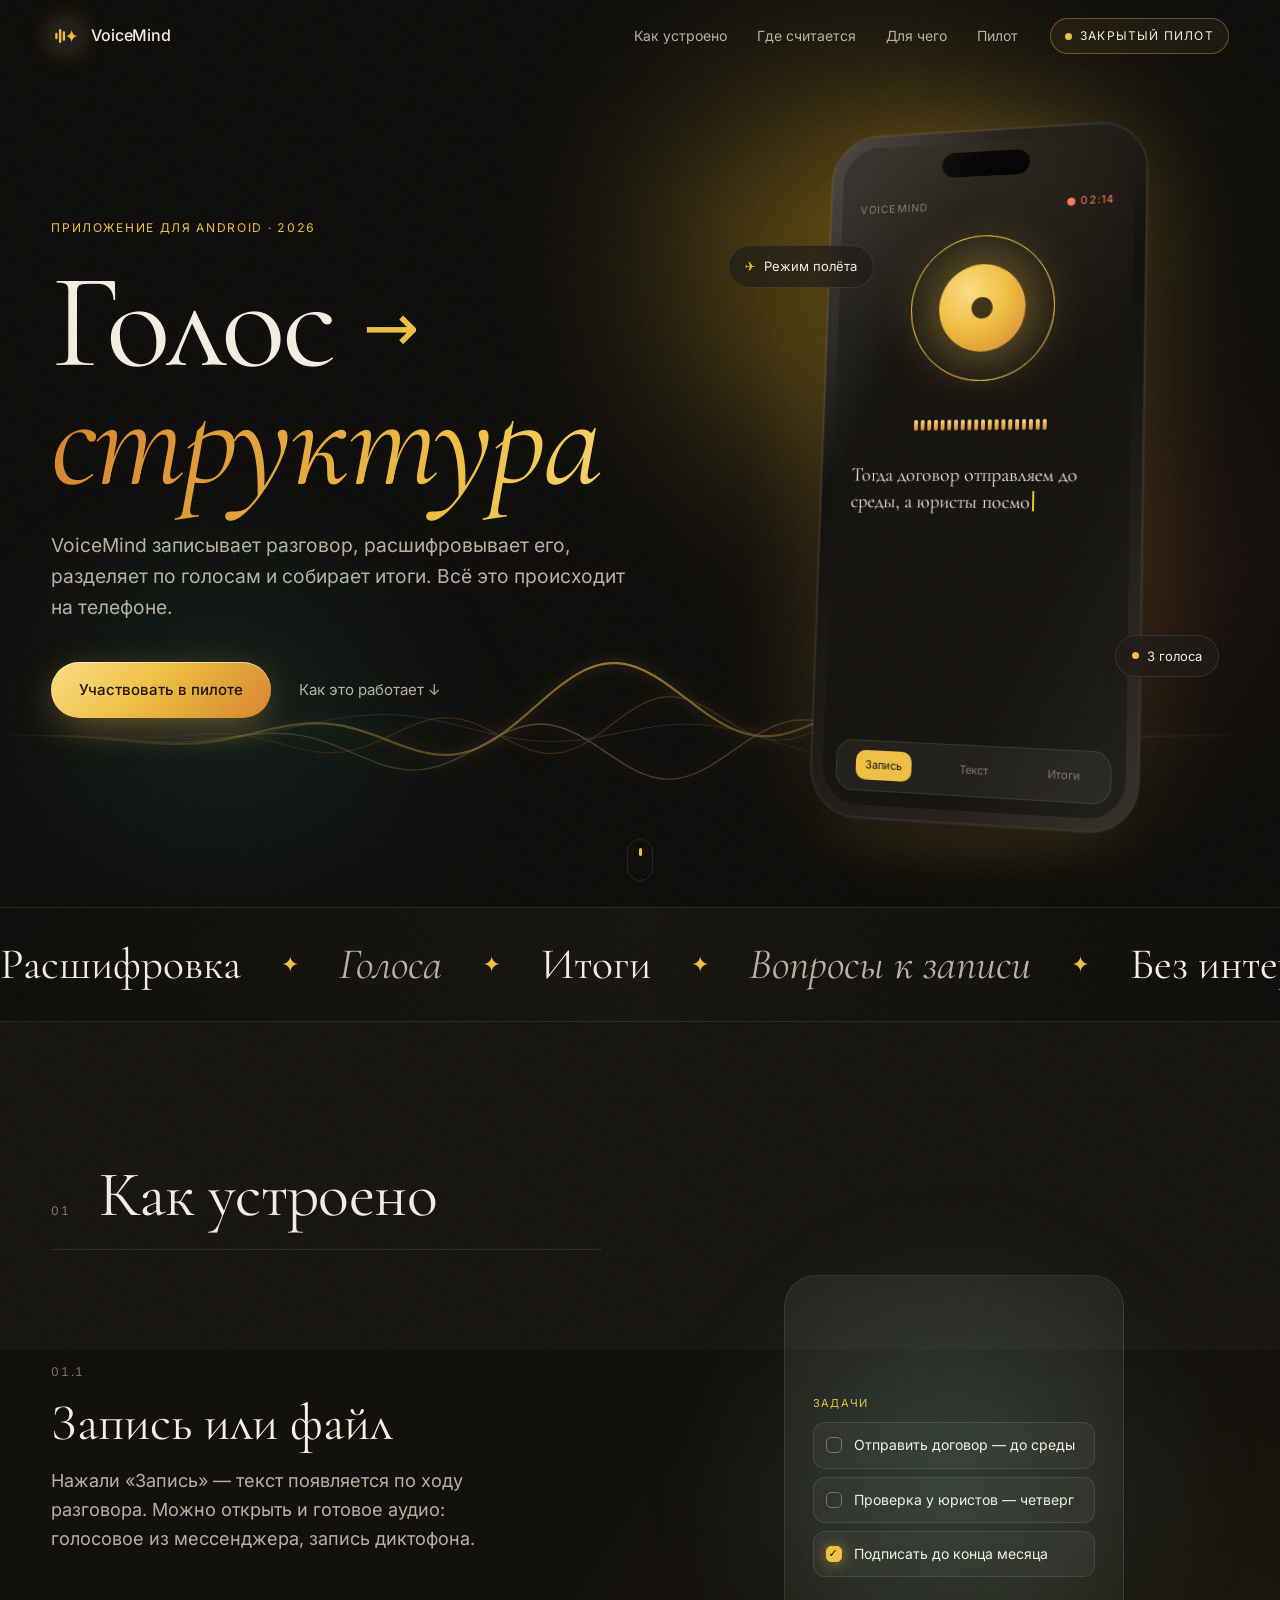
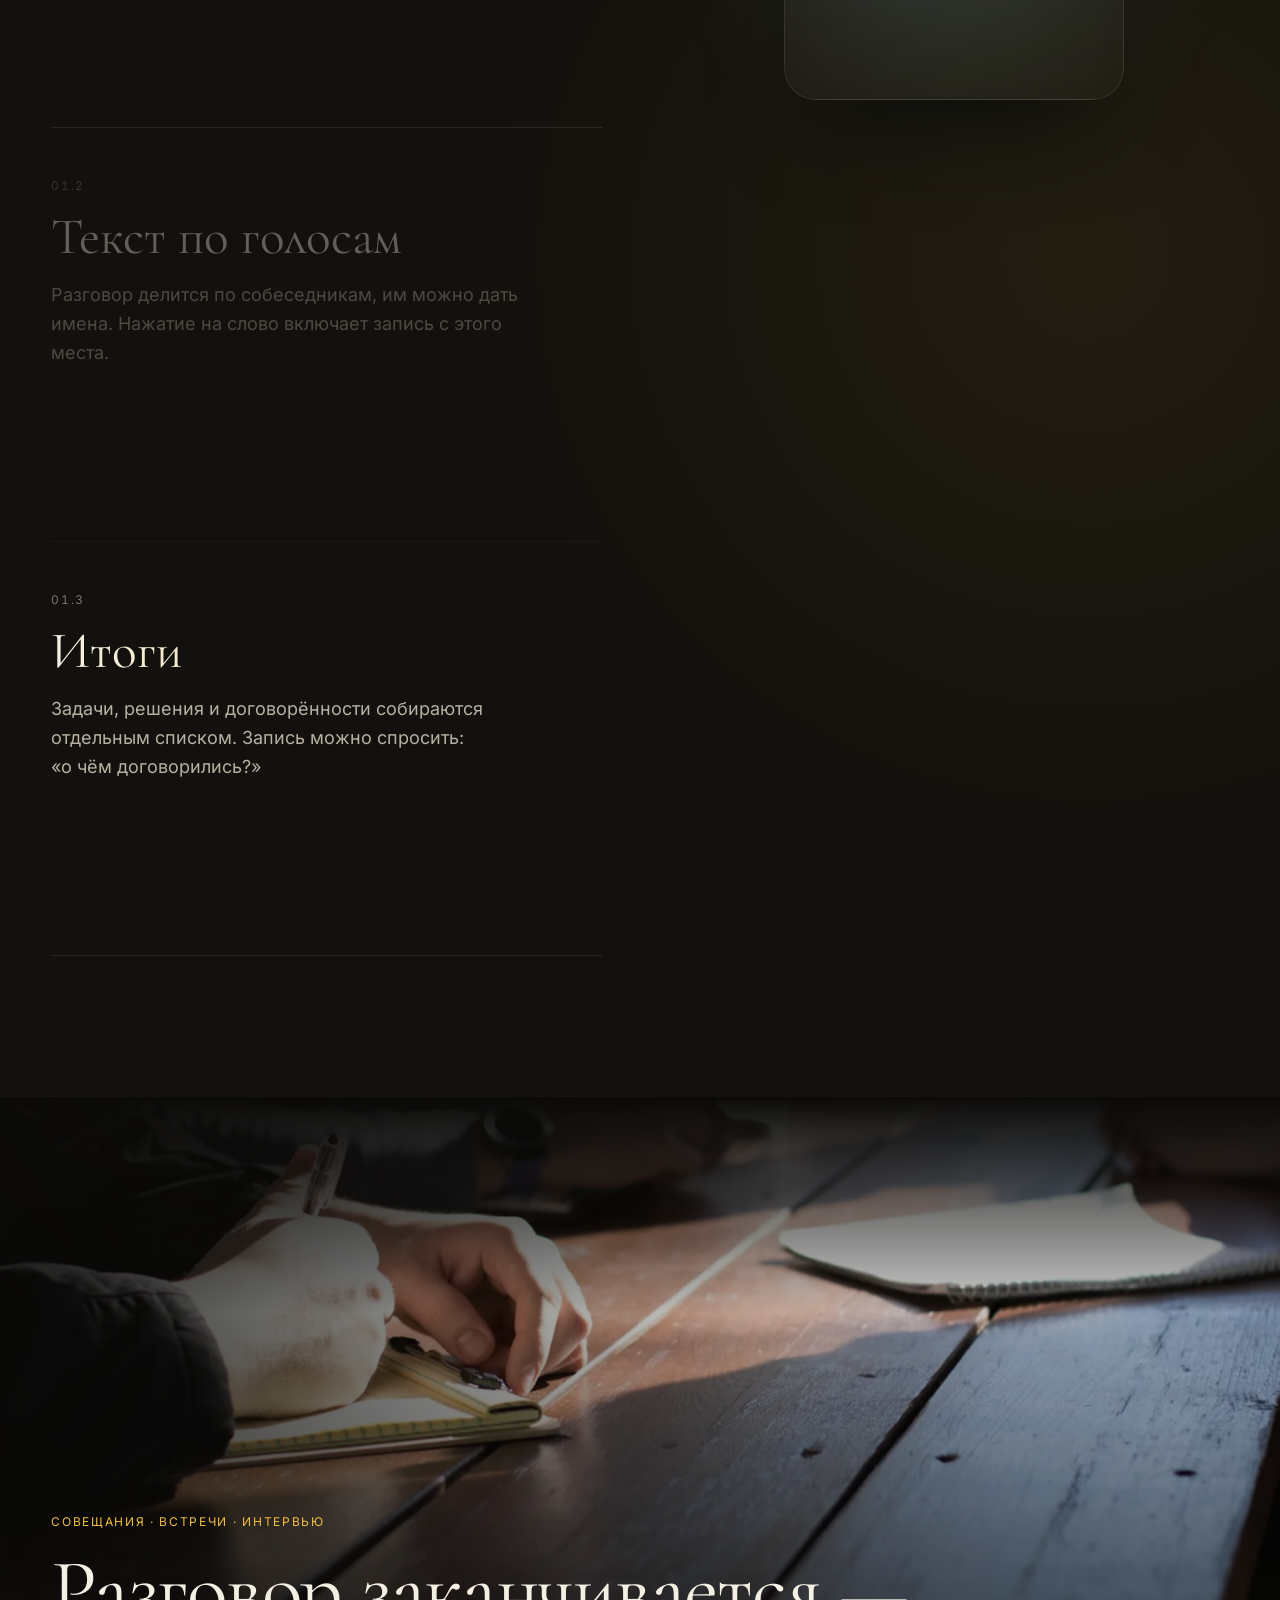
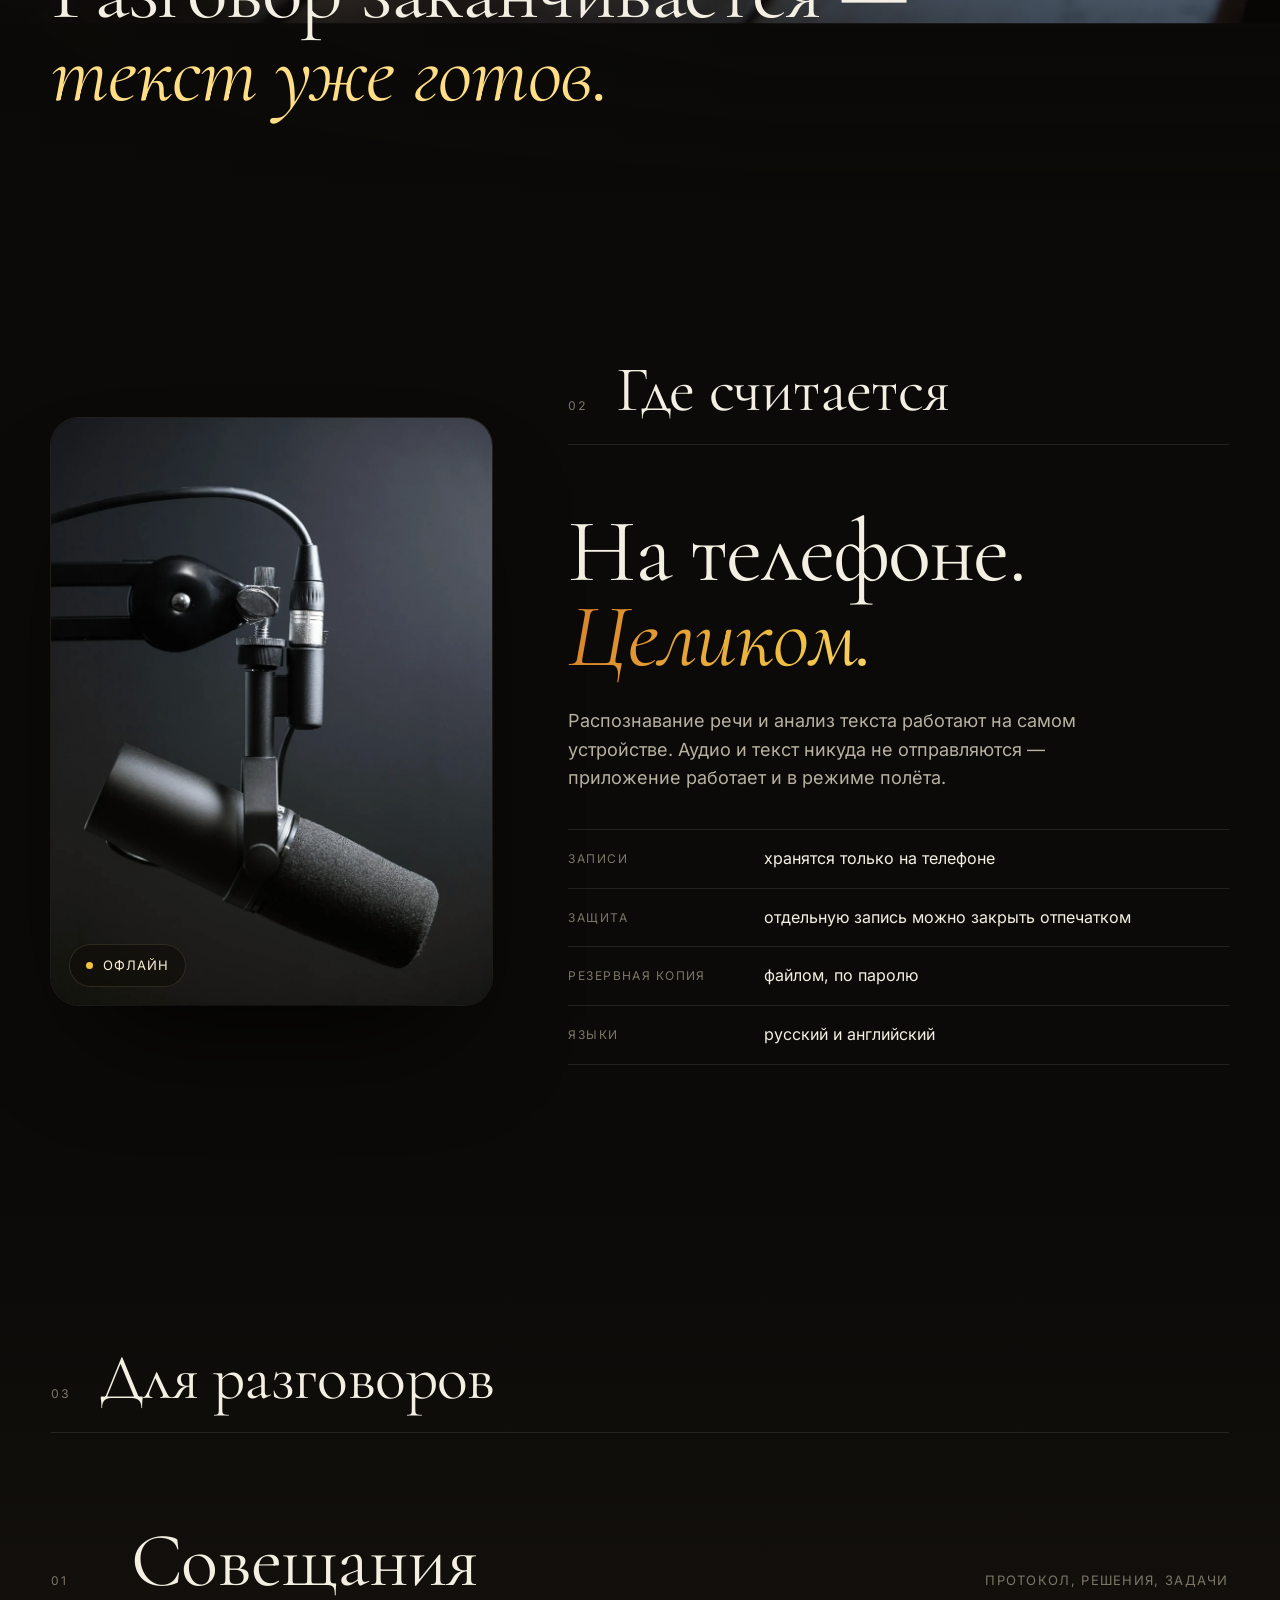
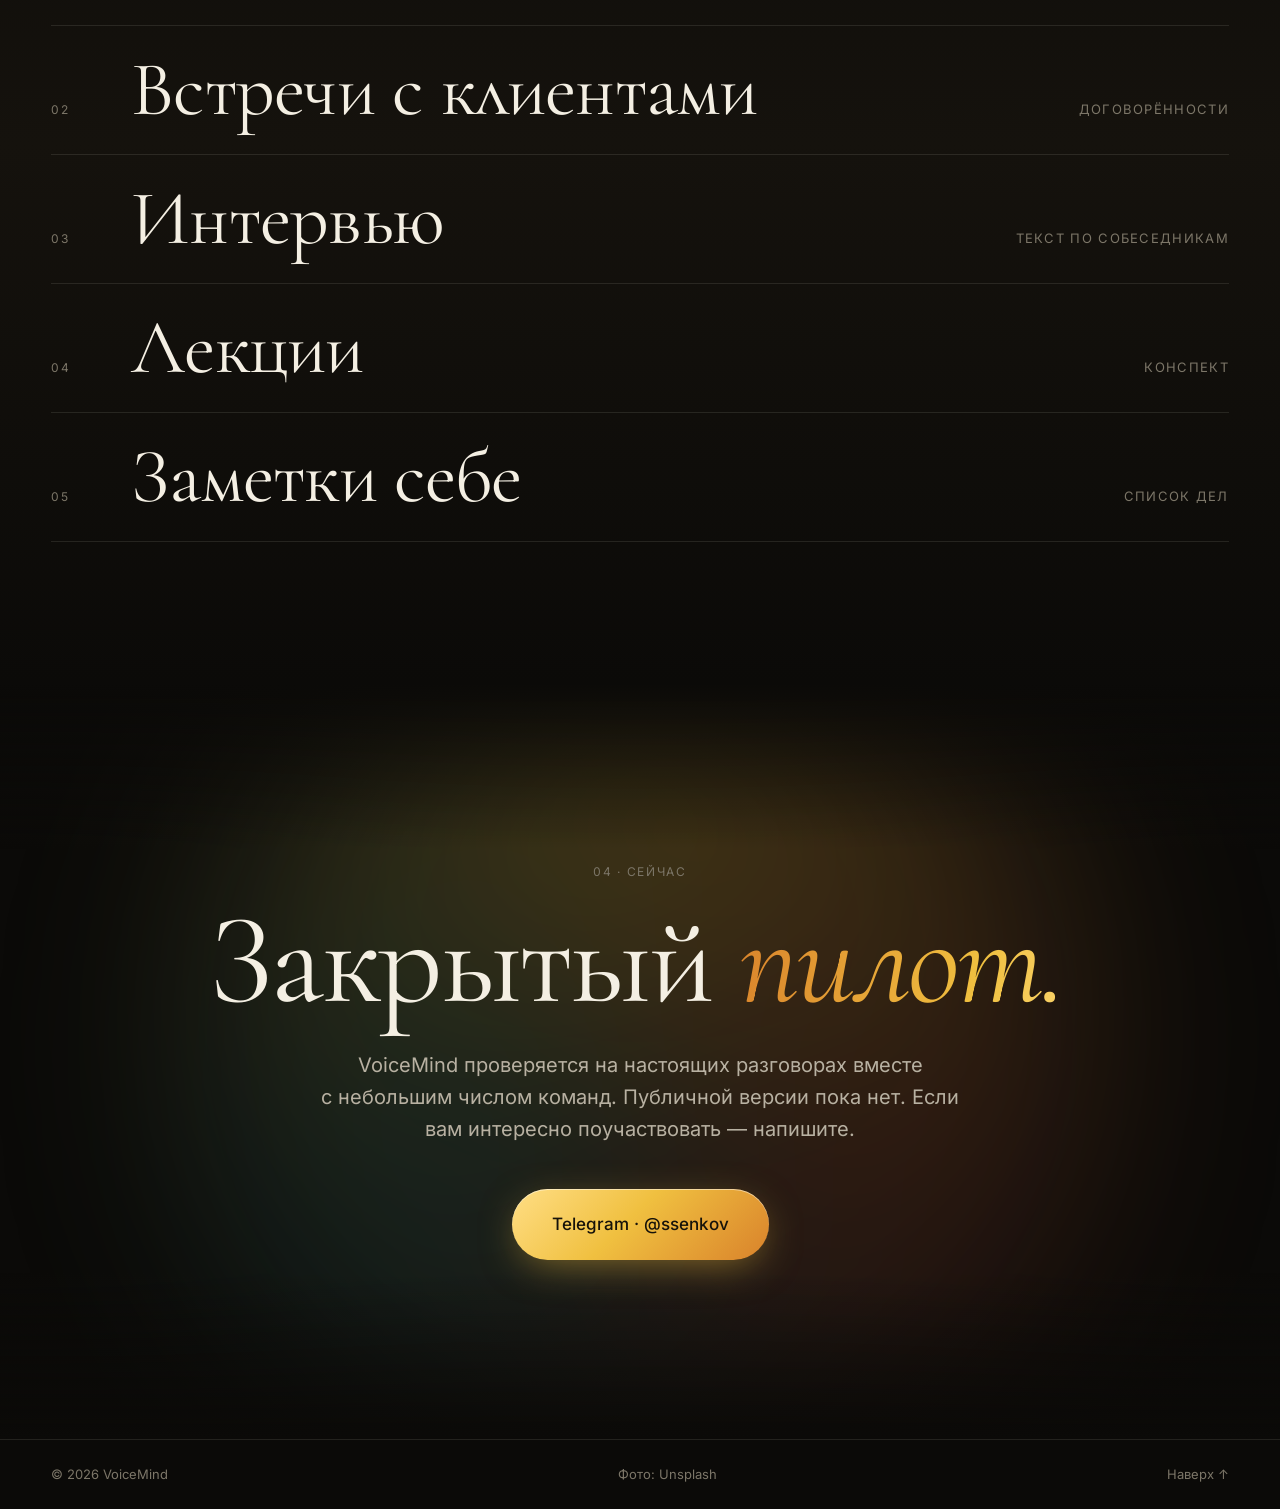
==== index.html @ 81db4808 "Сайт: тёмная гамма приложения, живые элементы — волна голоса, телефон с экранами, параллакс, фото, п" ====
<!doctype html>
<html lang="ru">
<head>
  <meta charset="utf-8">
  <meta name="viewport" content="width=device-width, initial-scale=1">
  <title>VoiceMind — голос → структура</title>
  <meta name="description" content="VoiceMind расшифровывает разговор, разделяет его по голосам и собирает итоги. Всё считается на телефоне. Сейчас — закрытый пилот.">
  <meta name="theme-color" content="#0B0A08">
  <link rel="canonical" href="https://voice-mind.ru/">

  <meta property="og:type" content="website">
  <meta property="og:url" content="https://voice-mind.ru/">
  <meta property="og:title" content="VoiceMind — голос → структура">
  <meta property="og:description" content="Расшифровка, голоса и итоги разговора — на телефоне, без облака. Закрытый пилот.">
  <meta property="og:image" content="https://voice-mind.ru/assets/og.jpg?v=3">
  <meta property="og:image:width" content="1200">
  <meta property="og:image:height" content="630">
  <meta name="twitter:card" content="summary_large_image">

  <link rel="icon" href="/favicon.ico" sizes="any">
  <link rel="icon" href="/favicon.svg" type="image/svg+xml">
  <link rel="apple-touch-icon" href="/assets/apple-touch-icon.png">
  <link rel="preload" href="/assets/fonts/CormorantGaramond-400-cyrillic.woff2" as="font" type="font/woff2" crossorigin>
  <link rel="stylesheet" href="/assets/fonts.css?v=3">
  <link rel="stylesheet" href="/assets/style.css?v=3">
  <script src="/assets/main.js?v=3" defer></script>
</head>
<body>

<div class="grain" aria-hidden="true"></div>

<header class="top" id="top">
  <div class="wrap top__row">
    <a class="brand" href="/" aria-label="VoiceMind, на главную">
      <img src="/assets/logo.svg" alt="" width="30" height="30">
      <span>VoiceMind</span>
    </a>
    <nav class="nav" aria-label="Разделы">
      <a href="#how">Как устроено</a>
      <a href="#device">Где считается</a>
      <a href="#kinds">Для чего</a>
      <a href="#pilot">Пилот</a>
    </nav>
    <a class="status" href="#pilot"><i aria-hidden="true"></i>Закрытый пилот</a>
  </div>
</header>

<main>

  <!-- ── Первый экран ─────────────────────────────────────────── -->
  <section class="hero">
    <div class="aurora" aria-hidden="true"><span></span><span></span><span></span></div>
    <canvas class="voice" id="voice" aria-hidden="true"></canvas>

    <div class="wrap hero__grid">
      <div class="hero__text">
        <p class="eyebrow reveal">Приложение для Android · 2026</p>
        <h1 class="display reveal">
          <span class="line">Голос <span class="arrow" aria-hidden="true">→</span></span>
          <span class="line"><em class="shine">структура</em></span>
        </h1>
        <p class="lead reveal">VoiceMind записывает разговор, расшифровывает его, разделяет по&nbsp;голосам и&nbsp;собирает итоги. Всё это происходит на&nbsp;телефоне.</p>
        <div class="hero__cta reveal">
          <a class="btn" href="#pilot"><span>Участвовать в пилоте</span></a>
          <a class="ghost" href="#how">Как это работает <span aria-hidden="true">↓</span></a>
        </div>
      </div>

      <div class="stage reveal" aria-hidden="true">
        <div class="phone" id="phone">
          <div class="phone__glare"></div>
          <div class="phone__notch"></div>
          <div class="screen" data-screen="0">

            <!-- Экран 1: запись -->
            <div class="scr scr--rec">
              <div class="scr__top"><span>VoiceMind</span><span class="dot-rec">● 02:14</span></div>
              <div class="rec">
                <div class="rec__ring"><i></i><i></i><i></i></div>
                <div class="rec__btn"></div>
              </div>
              <div class="bars"><i></i><i></i><i></i><i></i><i></i><i></i><i></i><i></i><i></i><i></i><i></i><i></i><i></i><i></i><i></i><i></i><i></i><i></i><i></i><i></i></div>
              <p class="typing"><span class="typing__text"></span><span class="caret"></span></p>
            </div>

            <!-- Экран 2: расшифровка по голосам -->
            <div class="scr scr--text">
              <div class="scr__top"><span>Совещание</span><span>12:40</span></div>
              <div class="msg"><b class="a">А</b><p>Тогда договор отправляем до среды.</p></div>
              <div class="msg"><b class="b">Б</b><p>Хорошо. Юристы посмотрят его в четверг.</p></div>
              <div class="msg"><b class="a">А</b><p>И подписываем до конца месяца.</p></div>
              <div class="msg"><b class="c">В</b><p>Тогда я готовлю счёт на первый платёж.</p></div>
            </div>

            <!-- Экран 3: итоги -->
            <div class="scr scr--sum">
              <div class="scr__top"><span>Итоги</span><span>✦</span></div>
              <p class="sum__h">Решения</p>
              <div class="chk on">Подписать договор до конца месяца</div>
              <p class="sum__h">Задачи</p>
              <div class="chk">Отправить договор — до среды</div>
              <div class="chk">Проверка у юристов — четверг</div>
              <div class="chk blur">Счёт на первый платёж</div>
            </div>

            <div class="tabbar"><span>Запись</span><span>Текст</span><span>Итоги</span></div>
          </div>
        </div>
        <div class="stage__shadow"></div>
        <div class="chip chip--1"><span>✈</span>Режим полёта</div>
        <div class="chip chip--2"><span class="pulse-dot"></span>3 голоса</div>
      </div>
    </div>

    <a class="scroll-hint" href="#how" aria-label="Прокрутить вниз"><span></span></a>
  </section>

  <!-- ── Бегущая строка ──────────────────────────────────────── -->
  <div class="marquee" aria-hidden="true">
    <div class="marquee__track">
      <span>Расшифровка</span><i>✦</i><span>Голоса</span><i>✦</i><span>Итоги</span><i>✦</i><span>Вопросы к записи</span><i>✦</i><span>Без интернета</span><i>✦</i><span>Без облака</span><i>✦</i>
      <span>Расшифровка</span><i>✦</i><span>Голоса</span><i>✦</i><span>Итоги</span><i>✦</i><span>Вопросы к записи</span><i>✦</i><span>Без интернета</span><i>✦</i><span>Без облака</span><i>✦</i>
    </div>
  </div>

  <!-- ── 01 Как устроено ─────────────────────────────────────── -->
  <section class="how" id="how">
    <div class="wrap how__grid">
      <div class="how__steps">
        <div class="section__head reveal"><p class="num">01</p><h2 class="title">Как устроено</h2></div>

        <article class="step" data-step="0">
          <p class="num">01.1</p>
          <h3>Запись или файл</h3>
          <p>Нажали «Запись» — текст появляется по&nbsp;ходу разговора. Можно открыть и&nbsp;готовое аудио: голосовое из&nbsp;мессенджера, запись диктофона.</p>
        </article>
        <article class="step" data-step="1">
          <p class="num">01.2</p>
          <h3>Текст по голосам</h3>
          <p>Разговор делится по&nbsp;собеседникам, им&nbsp;можно дать имена. Нажатие на&nbsp;слово включает запись с&nbsp;этого места.</p>
        </article>
        <article class="step" data-step="2">
          <p class="num">01.3</p>
          <h3>Итоги</h3>
          <p>Задачи, решения и&nbsp;договорённости собираются отдельным списком. Запись можно спросить: «о&nbsp;чём договорились?»</p>
        </article>
      </div>

      <div class="how__sticky" aria-hidden="true">
        <div class="mini" id="mini" data-pane="0">
          <div class="mini__screen">
            <div class="mini__pane" data-pane="0">
              <div class="mini__wave"><i></i><i></i><i></i><i></i><i></i><i></i><i></i><i></i><i></i><i></i><i></i><i></i><i></i><i></i><i></i><i></i></div>
              <p class="mini__live">…и подписываем до конца месяца</p>
            </div>
            <div class="mini__pane" data-pane="1">
              <div class="msg"><b class="a">А</b><p>Договор отправляем до среды.</p></div>
              <div class="msg"><b class="b">Б</b><p>Юристы посмотрят в четверг.</p></div>
              <div class="msg"><b class="c">В</b><p>Готовлю счёт.</p></div>
            </div>
            <div class="mini__pane" data-pane="2">
              <p class="sum__h">Задачи</p>
              <div class="chk">Отправить договор — до среды</div>
              <div class="chk">Проверка у юристов — четверг</div>
              <div class="chk on">Подписать до конца месяца</div>
            </div>
          </div>
          <div class="mini__glow"></div>
        </div>
      </div>
    </div>
  </section>

  <!-- ── Фото-лента ─────────────────────────────────────────── -->
  <section class="photo">
    <div class="photo__img parallax" style="background-image:url(/assets/img/table.webp)"></div>
    <div class="photo__shade"></div>
    <div class="wrap photo__text">
      <p class="eyebrow reveal">Совещания · встречи · интервью</p>
      <p class="photo__big reveal">Разговор заканчивается — <em>текст уже готов.</em></p>
    </div>
  </section>

  <!-- ── 02 Где считается ───────────────────────────────────── -->
  <section class="device" id="device">
    <div class="wrap device__grid">
      <figure class="device__img reveal">
        <img src="/assets/img/mic-dark.webp" alt="" loading="lazy" width="900" height="1350">
        <div class="device__badge"><span class="pulse-dot"></span>Офлайн</div>
      </figure>
      <div class="device__text">
        <div class="section__head reveal"><p class="num">02</p><h2 class="title">Где считается</h2></div>
        <p class="device__big reveal">На телефоне. <em class="shine">Целиком.</em></p>
        <p class="device__lead reveal">Распознавание речи и&nbsp;анализ текста работают на&nbsp;самом устройстве. Аудио и&nbsp;текст никуда не&nbsp;отправляются — приложение работает и&nbsp;в&nbsp;режиме полёта.</p>
        <dl class="specs">
          <div class="reveal"><dt>Записи</dt><dd>хранятся только на телефоне</dd></div>
          <div class="reveal"><dt>Защита</dt><dd>отдельную запись можно закрыть отпечатком</dd></div>
          <div class="reveal"><dt>Резервная копия</dt><dd>файлом, по паролю</dd></div>
          <div class="reveal"><dt>Языки</dt><dd>русский и английский</dd></div>
        </dl>
      </div>
    </div>
  </section>

  <!-- ── 03 Для чего ─────────────────────────────────────────── -->
  <section class="kinds" id="kinds">
    <div class="wrap">
      <div class="section__head reveal"><p class="num">03</p><h2 class="title">Для разговоров</h2></div>
      <ul class="index">
        <li class="reveal" data-img="/assets/img/meeting-s.webp"><span class="index__n">01</span><span class="index__name">Совещания</span><span class="index__note">протокол, решения, задачи</span></li>
        <li class="reveal" data-img="/assets/img/table-s.webp"><span class="index__n">02</span><span class="index__name">Встречи с&nbsp;клиентами</span><span class="index__note">договорённости</span></li>
        <li class="reveal" data-img="/assets/img/mic-studio-s.webp"><span class="index__n">03</span><span class="index__name">Интервью</span><span class="index__note">текст по собеседникам</span></li>
        <li class="reveal" data-img="/assets/img/lecture-s.webp"><span class="index__n">04</span><span class="index__name">Лекции</span><span class="index__note">конспект</span></li>
        <li class="reveal" data-img="/assets/img/workshop-s.webp"><span class="index__n">05</span><span class="index__name">Заметки себе</span><span class="index__note">список дел</span></li>
      </ul>
    </div>
    <div class="float-img" id="floatImg" aria-hidden="true"><img alt=""></div>
  </section>

  <!-- ── 04 Пилот ────────────────────────────────────────────── -->
  <section class="pilot" id="pilot">
    <div class="pilot__glow" aria-hidden="true"></div>
    <div class="wrap pilot__inner">
      <p class="num reveal">04 · Сейчас</p>
      <p class="pilot__big reveal">Закрытый <em class="shine">пилот.</em></p>
      <p class="pilot__lead reveal">VoiceMind проверяется на&nbsp;настоящих разговорах вместе с&nbsp;небольшим числом команд. Публичной версии пока нет. Если вам интересно поучаствовать — напишите.</p>
      <a class="btn btn--big reveal" href="https://t.me/ssenkov"><span>Telegram&nbsp;·&nbsp;@ssenkov</span></a>
    </div>
  </section>

</main>

<footer class="foot">
  <div class="wrap foot__row">
    <span>© 2026 VoiceMind</span>
    <span class="foot__mid">Фото: Unsplash</span>
    <a href="#top">Наверх ↑</a>
  </div>
</footer>

</body>
</html>
---- assets/fonts.css ----
/* Шрифты лежат на сайте: Google Fonts из России грузится нестабильно. Cormorant Garamond и Inter — SIL OFL. */
@font-face { font-family: 'Cormorant Garamond'; font-style: italic; font-weight: 400; font-display: swap;
  src: url(fonts/CormorantGaramond-400i-cyrillic.woff2) format('woff2'); unicode-range: U+0301, U+0400-045F, U+0490-0491, U+04B0-04B1, U+2116; }
@font-face { font-family: 'Cormorant Garamond'; font-style: italic; font-weight: 400; font-display: swap;
  src: url(fonts/CormorantGaramond-400i-latin.woff2) format('woff2'); unicode-range: U+0000-00FF, U+0131, U+0152-0153, U+02BB-02BC, U+02C6, U+02DA, U+02DC, U+0304, U+0308, U+0329, U+2000-206F, U+20AC, U+2122, U+2191, U+2193, U+2212, U+2215, U+FEFF, U+FFFD; }
@font-face { font-family: 'Cormorant Garamond'; font-style: italic; font-weight: 500; font-display: swap;
  src: url(fonts/CormorantGaramond-500i-cyrillic.woff2) format('woff2'); unicode-range: U+0301, U+0400-045F, U+0490-0491, U+04B0-04B1, U+2116; }
@font-face { font-family: 'Cormorant Garamond'; font-style: italic; font-weight: 500; font-display: swap;
  src: url(fonts/CormorantGaramond-500i-latin.woff2) format('woff2'); unicode-range: U+0000-00FF, U+0131, U+0152-0153, U+02BB-02BC, U+02C6, U+02DA, U+02DC, U+0304, U+0308, U+0329, U+2000-206F, U+20AC, U+2122, U+2191, U+2193, U+2212, U+2215, U+FEFF, U+FFFD; }
@font-face { font-family: 'Cormorant Garamond'; font-style: normal; font-weight: 400; font-display: swap;
  src: url(fonts/CormorantGaramond-400-cyrillic.woff2) format('woff2'); unicode-range: U+0301, U+0400-045F, U+0490-0491, U+04B0-04B1, U+2116; }
@font-face { font-family: 'Cormorant Garamond'; font-style: normal; font-weight: 400; font-display: swap;
  src: url(fonts/CormorantGaramond-400-latin.woff2) format('woff2'); unicode-range: U+0000-00FF, U+0131, U+0152-0153, U+02BB-02BC, U+02C6, U+02DA, U+02DC, U+0304, U+0308, U+0329, U+2000-206F, U+20AC, U+2122, U+2191, U+2193, U+2212, U+2215, U+FEFF, U+FFFD; }
@font-face { font-family: 'Cormorant Garamond'; font-style: normal; font-weight: 500; font-display: swap;
  src: url(fonts/CormorantGaramond-500-cyrillic.woff2) format('woff2'); unicode-range: U+0301, U+0400-045F, U+0490-0491, U+04B0-04B1, U+2116; }
@font-face { font-family: 'Cormorant Garamond'; font-style: normal; font-weight: 500; font-display: swap;
  src: url(fonts/CormorantGaramond-500-latin.woff2) format('woff2'); unicode-range: U+0000-00FF, U+0131, U+0152-0153, U+02BB-02BC, U+02C6, U+02DA, U+02DC, U+0304, U+0308, U+0329, U+2000-206F, U+20AC, U+2122, U+2191, U+2193, U+2212, U+2215, U+FEFF, U+FFFD; }
@font-face { font-family: 'Inter'; font-style: normal; font-weight: 400; font-display: swap;
  src: url(fonts/Inter-400-cyrillic.woff2) format('woff2'); unicode-range: U+0301, U+0400-045F, U+0490-0491, U+04B0-04B1, U+2116; }
@font-face { font-family: 'Inter'; font-style: normal; font-weight: 400; font-display: swap;
  src: url(fonts/Inter-400-latin.woff2) format('woff2'); unicode-range: U+0000-00FF, U+0131, U+0152-0153, U+02BB-02BC, U+02C6, U+02DA, U+02DC, U+0304, U+0308, U+0329, U+2000-206F, U+20AC, U+2122, U+2191, U+2193, U+2212, U+2215, U+FEFF, U+FFFD; }
@font-face { font-family: 'Inter'; font-style: normal; font-weight: 500; font-display: swap;
  src: url(fonts/Inter-500-cyrillic.woff2) format('woff2'); unicode-range: U+0301, U+0400-045F, U+0490-0491, U+04B0-04B1, U+2116; }
@font-face { font-family: 'Inter'; font-style: normal; font-weight: 500; font-display: swap;
  src: url(fonts/Inter-500-latin.woff2) format('woff2'); unicode-range: U+0000-00FF, U+0131, U+0152-0153, U+02BB-02BC, U+02C6, U+02DA, U+02DC, U+0304, U+0308, U+0329, U+2000-206F, U+20AC, U+2122, U+2191, U+2193, U+2212, U+2215, U+FEFF, U+FFFD; }
---- assets/style.css ----
/* VoiceMind — voice-mind.ru
   Тёмная тёплая гамма приложения (чёрный + золото), живые элементы:
   свечение, волна голоса (canvas), телефон с экранами, параллакс, появления. */

:root {
  --bg: #0B0A08;
  --bg-2: #13110D;
  --card: #1A1813;
  --ink: #F4EFE3;
  --ink-2: #B8B1A2;
  --muted: #7C7668;
  --rule: rgba(244, 239, 227, .1);
  --gold: #F0C040;
  --gold-2: #FFDE85;
  --amber: #D9822B;
  --rose: #C2553D;
  --teal: #3E8E86;

  --serif: "Cormorant Garamond", "Times New Roman", serif;
  --sans: "Inter", system-ui, -apple-system, "Segoe UI", Roboto, sans-serif;
  --gutter: clamp(16px, 4vw, 56px);
  --maxw: 1320px;
  --ease: cubic-bezier(.2, .7, .2, 1);
}

*, *::before, *::after { box-sizing: border-box; }
html { -webkit-text-size-adjust: 100%; scroll-behavior: smooth; background: var(--bg); }
body {
  margin: 0; background: var(--bg); color: var(--ink);
  font: 400 16px/1.6 var(--sans); -webkit-font-smoothing: antialiased; overflow-x: hidden;
}
a { color: inherit; }
img { display: block; max-width: 100%; }
h1, h2, h3, p, ul, dl, figure { margin: 0; }
ul { padding: 0; list-style: none; }
::selection { background: var(--gold); color: #000; }

.wrap { width: 100%; max-width: var(--maxw); margin: 0 auto; padding: 0 var(--gutter); }

/* Плёночное зерно поверх всего */
.grain {
  position: fixed; inset: -50%; z-index: 100; pointer-events: none; opacity: .07;
  background-image: url("data:image/svg+xml,%3Csvg xmlns='http://www.w3.org/2000/svg' width='160' height='160'%3E%3Cfilter id='n'%3E%3CfeTurbulence type='fractalNoise' baseFrequency='.85' numOctaves='3' stitchTiles='stitch'/%3E%3C/filter%3E%3Crect width='100%25' height='100%25' filter='url(%23n)'/%3E%3C/svg%3E");
  animation: grain 1.2s steps(6) infinite;
}

/* ── Шапка ─────────────────────────────────────────────────── */
.top {
  position: fixed; inset: 0 0 auto; z-index: 50;
  transition: background .4s, border-color .4s, backdrop-filter .4s;
  border-bottom: 1px solid transparent;
}
.top.scrolled {
  background: rgba(11, 10, 8, .72); border-bottom-color: var(--rule);
  backdrop-filter: blur(14px) saturate(140%); -webkit-backdrop-filter: blur(14px) saturate(140%);
}
.top__row { display: flex; align-items: center; gap: 32px; height: 72px; }
.brand { display: flex; align-items: center; gap: 10px; text-decoration: none; font-weight: 500; letter-spacing: -.01em; }
.brand img { border-radius: 8px; box-shadow: 0 0 24px rgba(240, 192, 64, .25); }
.nav { display: flex; gap: 30px; margin-left: auto; }
.nav a { position: relative; text-decoration: none; font-size: 14px; color: var(--ink-2); transition: color .25s; }
.nav a::after { content: ""; position: absolute; left: 0; right: 0; bottom: -4px; height: 1px; background: var(--gold); transform: scaleX(0); transform-origin: right; transition: transform .35s var(--ease); }
.nav a:hover { color: var(--ink); }
.nav a:hover::after { transform: scaleX(1); transform-origin: left; }
.status {
  display: inline-flex; align-items: center; gap: 8px; text-decoration: none;
  font-size: 12px; letter-spacing: .1em; text-transform: uppercase; color: var(--ink);
  border: 1px solid rgba(240, 192, 64, .35); border-radius: 999px; padding: 7px 14px; white-space: nowrap;
  background: rgba(240, 192, 64, .06); transition: background .3s, box-shadow .3s;
}
.status:hover { background: rgba(240, 192, 64, .14); box-shadow: 0 0 24px rgba(240, 192, 64, .25); }
.status i, .pulse-dot { width: 7px; height: 7px; border-radius: 50%; background: var(--gold); box-shadow: 0 0 0 0 rgba(240, 192, 64, .6); animation: ping 2s infinite; display: inline-block; }

/* ── Типографика ───────────────────────────────────────────── */
.eyebrow, .num { font-size: 12px; letter-spacing: .14em; text-transform: uppercase; color: var(--muted); font-variant-numeric: tabular-nums; }
.eyebrow { color: var(--gold); }
.display { font-family: var(--serif); font-weight: 400; font-size: clamp(64px, 10.5vw, 168px); line-height: .88; letter-spacing: -.02em; margin: 26px 0 30px; }
.display .line { display: block; }
.display .arrow { font-family: var(--sans); font-weight: 200; font-size: .5em; vertical-align: .2em; color: var(--gold); display: inline-block; animation: nudge 3s var(--ease) infinite; }
.shine {
  font-style: italic;
  background: linear-gradient(100deg, var(--amber) 0%, var(--gold) 30%, var(--gold-2) 48%, #fff7dc 52%, var(--gold) 66%, var(--amber) 100%);
  background-size: 250% 100%; -webkit-background-clip: text; background-clip: text; color: transparent;
  animation: shine 6s linear infinite; padding-right: .06em;
}
.lead { font-size: clamp(17px, 1.5vw, 20px); line-height: 1.6; color: var(--ink-2); max-width: 30em; }
.title { font-family: var(--serif); font-weight: 400; font-size: clamp(40px, 5vw, 72px); line-height: 1; letter-spacing: -.01em; }
.section__head { display: flex; align-items: baseline; gap: 28px; padding-bottom: 22px; border-bottom: 1px solid var(--rule); margin-bottom: clamp(36px, 5vw, 64px); }

/* ── Кнопки ───────────────────────────────────────────────── */
.btn {
  position: relative; display: inline-flex; align-items: center; justify-content: center; overflow: hidden;
  padding: 16px 28px; border-radius: 999px; text-decoration: none; font-weight: 500; font-size: 15px; color: #16120A;
  background: linear-gradient(135deg, var(--gold-2), var(--gold) 45%, var(--amber));
  box-shadow: 0 10px 40px -10px rgba(240, 192, 64, .55), inset 0 1px 0 rgba(255, 255, 255, .5);
  transition: transform .35s var(--ease), box-shadow .35s var(--ease);
}
.btn span { position: relative; z-index: 1; }
.btn::before { content: ""; position: absolute; inset: 0; background: linear-gradient(110deg, transparent 30%, rgba(255, 255, 255, .55) 50%, transparent 70%); transform: translateX(-120%); transition: transform .8s var(--ease); }
.btn:hover { transform: translateY(-2px); box-shadow: 0 18px 60px -12px rgba(240, 192, 64, .75), inset 0 1px 0 rgba(255, 255, 255, .5); }
.btn:hover::before { transform: translateX(120%); }
.btn--big { padding: 22px 40px; font-size: 17px; }
.ghost { text-decoration: none; color: var(--ink-2); font-size: 15px; padding: 16px 6px; transition: color .25s; }
.ghost:hover { color: var(--ink); }

/* ── Первый экран ──────────────────────────────────────────── */
.hero { position: relative; min-height: 100vh; min-height: 100svh; display: flex; align-items: center; padding: 120px 0 90px; overflow: hidden; isolation: isolate; }
.aurora { position: absolute; inset: -20%; z-index: -2; filter: blur(80px) saturate(130%); opacity: .9; }
.aurora span { position: absolute; border-radius: 50%; mix-blend-mode: screen; }
.aurora span:nth-child(1) { width: 52vw; height: 52vw; left: 46%; top: 8%; background: radial-gradient(circle, rgba(240, 192, 64, .55), transparent 65%); animation: drift1 18s ease-in-out infinite; }
.aurora span:nth-child(2) { width: 44vw; height: 44vw; left: 58%; top: 40%; background: radial-gradient(circle, rgba(194, 85, 61, .45), transparent 65%); animation: drift2 22s ease-in-out infinite; }
.aurora span:nth-child(3) { width: 40vw; height: 40vw; left: 12%; top: 55%; background: radial-gradient(circle, rgba(62, 142, 134, .32), transparent 65%); animation: drift3 26s ease-in-out infinite; }
.hero::after { content: ""; position: absolute; inset: 0; z-index: -1; background: radial-gradient(120% 80% at 30% 40%, transparent 30%, var(--bg) 85%); pointer-events: none; }
.voice { position: absolute; left: 0; right: 0; bottom: 0; width: 100%; height: 42%; z-index: -1; opacity: .9; pointer-events: none; }
.hero__grid { display: grid; grid-template-columns: 1.1fr .9fr; gap: clamp(32px, 5vw, 80px); align-items: center; }
.hero__cta { display: flex; flex-wrap: wrap; gap: 12px 22px; align-items: center; margin-top: 40px; }

/* Телефон */
.stage { position: relative; display: flex; justify-content: center; perspective: 1400px; }
.phone {
  position: relative; width: min(330px, 78vw); aspect-ratio: 9 / 19; border-radius: 48px; padding: 12px;
  background: linear-gradient(145deg, #2E2A22, #0E0D0A 40%, #26221B);
  box-shadow: 0 0 0 1.5px rgba(255, 255, 255, .08), 0 60px 120px -40px rgba(0, 0, 0, .9), 0 0 120px -30px rgba(240, 192, 64, .35), inset 0 0 0 1px rgba(255, 255, 255, .05);
  transform: rotateY(-14deg) rotateX(6deg); transform-style: preserve-3d;
  transition: transform .6s var(--ease); will-change: transform;
}
.phone__notch { position: absolute; top: 22px; left: 50%; width: 92px; height: 26px; margin-left: -46px; background: #000; border-radius: 20px; z-index: 3; }
.phone__glare { position: absolute; inset: 0; border-radius: 48px; z-index: 4; pointer-events: none; background: linear-gradient(115deg, rgba(255, 255, 255, .14) 0%, transparent 28%, transparent 70%, rgba(255, 255, 255, .05) 100%); }
.screen { position: relative; width: 100%; height: 100%; border-radius: 38px; overflow: hidden; background: radial-gradient(130% 70% at 50% 0%, #2A2418 0%, #12100C 55%); }
.scr { position: absolute; inset: 0 0 64px; padding: 58px 20px 0; opacity: 0; visibility: hidden; transform: translateY(18px) scale(.98);
  transition: opacity .3s ease, transform .5s var(--ease), visibility 0s .3s; }
.screen[data-screen="0"] .scr--rec, .screen[data-screen="1"] .scr--text, .screen[data-screen="2"] .scr--sum {
  opacity: 1; visibility: visible; transform: none; transition: opacity .7s var(--ease) .35s, transform .8s var(--ease) .35s, visibility 0s .3s; }
.tabbar { position: absolute; left: 14px; right: 14px; bottom: 14px; height: 50px; display: flex; justify-content: space-around; align-items: center;
  border-radius: 18px; background: rgba(255, 255, 255, .05); border: 1px solid var(--rule); font-size: 11px; color: var(--muted); }
.tabbar span { position: relative; padding: 6px 10px; border-radius: 10px; transition: color .4s, background .4s; }
.screen[data-screen="0"] .tabbar span:nth-child(1), .screen[data-screen="1"] .tabbar span:nth-child(2), .screen[data-screen="2"] .tabbar span:nth-child(3) { color: #16120A; background: var(--gold); }
.scr__top { display: flex; justify-content: space-between; font-size: 11px; letter-spacing: .1em; text-transform: uppercase; color: var(--muted); margin-bottom: 22px; }
.dot-rec { color: #FF7A5C; animation: blink 1.4s steps(2) infinite; }
.rec { position: relative; width: 150px; height: 150px; margin: 18px auto 26px; }
.rec__ring i { position: absolute; inset: 0; border-radius: 50%; border: 1px solid rgba(240, 192, 64, .55); animation: ripple 3s var(--ease) infinite; }
.rec__ring i:nth-child(2) { animation-delay: 1s; }
.rec__ring i:nth-child(3) { animation-delay: 2s; }
.rec__btn { position: absolute; inset: 30px; border-radius: 50%; background: radial-gradient(circle at 35% 30%, var(--gold-2), var(--gold) 45%, var(--amber)); box-shadow: 0 0 60px rgba(240, 192, 64, .6); }
.rec__btn::after { content: ""; position: absolute; inset: 34px; border-radius: 12px; background: #1A140A; opacity: .85; }
.bars { display: flex; align-items: center; justify-content: center; gap: 3px; height: 38px; margin-bottom: 18px; }
.bars i, .mini__wave i { width: 4px; border-radius: 3px; height: 30%; background: linear-gradient(var(--gold-2), var(--amber)); animation: bar 1.1s ease-in-out infinite; }
.bars i:nth-child(odd), .mini__wave i:nth-child(odd) { animation-duration: .9s; }
.bars i:nth-child(3n), .mini__wave i:nth-child(3n) { animation-delay: -.3s; animation-duration: 1.3s; }
.bars i:nth-child(4n), .mini__wave i:nth-child(4n) { animation-delay: -.6s; }
.bars i:nth-child(5n), .mini__wave i:nth-child(5n) { animation-delay: -.15s; animation-duration: .7s; }
.typing { font-family: var(--serif); font-size: 20px; line-height: 1.35; color: var(--ink); min-height: 82px; }
.caret { display: inline-block; width: 2px; height: 1em; vertical-align: -.15em; background: var(--gold); margin-left: 2px; animation: blink 1s steps(2) infinite; }

.msg { display: flex; gap: 10px; margin-bottom: 16px; opacity: 0; transform: translateX(-10px); }
.screen[data-screen="1"] .msg, .mini[data-pane="1"] .mini__pane[data-pane="1"] .msg { animation: slideIn .6s var(--ease) forwards; }
.msg:nth-child(3) { animation-delay: .25s !important; }
.msg:nth-child(4) { animation-delay: .5s !important; }
.msg:nth-child(5) { animation-delay: .75s !important; }
.msg b { flex: none; width: 26px; height: 26px; border-radius: 50%; display: grid; place-items: center; font: 500 11px/1 var(--sans); color: #120F09; }
.msg b.a { background: var(--gold); } .msg b.b { background: #E58C6A; } .msg b.c { background: #7CC1B8; }
.msg p { font-family: var(--serif); font-size: 18px; line-height: 1.3; color: var(--ink); background: rgba(255, 255, 255, .04); border: 1px solid var(--rule); border-radius: 4px 16px 16px 16px; padding: 8px 12px; }

.sum__h { font-size: 11px; letter-spacing: .12em; text-transform: uppercase; color: var(--gold); margin: 6px 0 10px; }
.chk { position: relative; padding: 11px 12px 11px 40px; margin-bottom: 8px; border-radius: 12px; background: rgba(255, 255, 255, .04); border: 1px solid var(--rule); font-size: 14px; color: var(--ink); opacity: 0; transform: translateY(8px); }
.chk::before { content: ""; position: absolute; left: 12px; top: 50%; width: 16px; height: 16px; margin-top: -8px; border-radius: 5px; border: 1.5px solid var(--muted); }
.chk.on::before { background: var(--gold); border-color: var(--gold); box-shadow: 0 0 16px rgba(240, 192, 64, .6); }
.chk.on::after { content: "✓"; position: absolute; left: 15px; top: 50%; transform: translateY(-52%); font-size: 11px; color: #120F09; font-weight: 700; }
.screen[data-screen="2"] .chk, .mini[data-pane="2"] .mini__pane[data-pane="2"] .chk { animation: rise .55s var(--ease) forwards; }
.chk:nth-of-type(2) { animation-delay: .15s !important; } .chk:nth-of-type(3) { animation-delay: .3s !important; } .chk:nth-of-type(4) { animation-delay: .45s !important; }
.chk.blur { filter: blur(4px); }

.stage__shadow { position: absolute; bottom: -40px; left: 50%; width: 70%; height: 60px; transform: translateX(-50%); background: radial-gradient(closest-side, rgba(240, 192, 64, .35), transparent); filter: blur(20px); z-index: -1; }
.chip {
  position: absolute; display: flex; align-items: center; gap: 8px; padding: 10px 16px; border-radius: 999px; font-size: 13px;
  background: rgba(26, 24, 19, .7); border: 1px solid rgba(255, 255, 255, .1); backdrop-filter: blur(12px); -webkit-backdrop-filter: blur(12px);
  box-shadow: 0 20px 40px -20px rgba(0, 0, 0, .8); animation: float 6s ease-in-out infinite;
}
.chip span { color: var(--gold); }
.chip--1 { left: 0; top: 18%; }
.chip--2 { right: 2%; bottom: 20%; animation-delay: -3s; }
.scroll-hint { position: absolute; left: 50%; bottom: 26px; width: 26px; height: 42px; margin-left: -13px; border: 1px solid var(--rule); border-radius: 20px; }
.scroll-hint span { position: absolute; left: 50%; top: 8px; width: 3px; height: 8px; margin-left: -1.5px; border-radius: 2px; background: var(--gold); animation: scrollDot 1.8s var(--ease) infinite; }

/* ── Бегущая строка ───────────────────────────────────────── */
.marquee { overflow: hidden; border-top: 1px solid var(--rule); border-bottom: 1px solid var(--rule); padding: 22px 0; background: linear-gradient(90deg, var(--bg), var(--bg-2), var(--bg)); }
.marquee__track { display: flex; gap: 40px; width: max-content; animation: marquee 34s linear infinite; }
.marquee span { font-family: var(--serif); font-size: clamp(28px, 3.4vw, 48px); white-space: nowrap; color: var(--ink); }
.marquee span:nth-of-type(even) { font-style: italic; color: var(--ink-2); }
.marquee i { font-style: normal; color: var(--gold); font-size: 22px; align-self: center; }

/* ── 01 Как устроено ──────────────────────────────────────── */
.how { padding: clamp(90px, 11vw, 160px) 0; background: radial-gradient(80% 60% at 85% 50%, rgba(240, 192, 64, .07), transparent 60%), var(--bg-2); }
.how__grid { display: grid; grid-template-columns: 1fr 1fr; gap: clamp(32px, 6vw, 96px); }
.step { padding: 48px 0 56px; border-bottom: 1px solid var(--rule); opacity: .35; transition: opacity .6s var(--ease); min-height: 46vh; }
.step.active { opacity: 1; }
.step h3 { font-family: var(--serif); font-weight: 400; font-size: clamp(36px, 4vw, 56px); line-height: 1.05; margin: 16px 0 16px; }
.step.active h3 { background: linear-gradient(90deg, var(--ink), var(--gold-2)); -webkit-background-clip: text; background-clip: text; color: transparent; }
.step p:not(.num) { font-size: 18px; color: var(--ink-2); max-width: 26em; }
.how__sticky { position: sticky; top: 14vh; height: 72vh; display: flex; align-items: center; justify-content: center; }
.mini {
  position: relative; width: min(340px, 90%); aspect-ratio: 4 / 5; border-radius: 32px; padding: 28px;
  background: linear-gradient(160deg, rgba(255, 255, 255, .07), rgba(255, 255, 255, .02)); border: 1px solid var(--rule);
  box-shadow: 0 50px 100px -40px rgba(0, 0, 0, .9);
  backdrop-filter: blur(10px);
}
.mini__glow { position: absolute; inset: -30%; z-index: -1; background: radial-gradient(circle, rgba(240, 192, 64, .22), transparent 60%); filter: blur(40px); transition: background 1s; }
.mini[data-pane="1"] .mini__glow { background: radial-gradient(circle, rgba(229, 140, 106, .22), transparent 60%); }
.mini[data-pane="2"] .mini__glow { background: radial-gradient(circle, rgba(124, 193, 184, .2), transparent 60%); }
.mini__screen { position: relative; height: 100%; }
.mini__pane { position: absolute; inset: 0; display: flex; flex-direction: column; justify-content: center; opacity: 0; transform: translateY(24px); transition: opacity .7s var(--ease), transform .7s var(--ease); }
.mini[data-pane="0"] .mini__pane[data-pane="0"], .mini[data-pane="1"] .mini__pane[data-pane="1"], .mini[data-pane="2"] .mini__pane[data-pane="2"] { opacity: 1; transform: none; }
.mini__wave { display: flex; align-items: center; justify-content: center; gap: 5px; height: 120px; }
.mini__wave i { width: 6px; }
.mini__live { font-family: var(--serif); font-size: 24px; text-align: center; margin-top: 26px; color: var(--ink); }

/* ── Фото-лента ───────────────────────────────────────────── */
.photo { position: relative; height: clamp(420px, 80vh, 760px); overflow: hidden; display: flex; align-items: flex-end; }
.photo__img { position: absolute; inset: -15% 0; background-size: cover; background-position: center; will-change: transform; filter: saturate(.85) contrast(1.05); }
.photo__shade { position: absolute; inset: 0; background: linear-gradient(180deg, var(--bg) 0%, rgba(11, 10, 8, .2) 30%, rgba(11, 10, 8, .55) 70%, var(--bg) 100%), linear-gradient(90deg, rgba(11, 10, 8, .8), transparent 60%); }
.photo__text { position: relative; padding-bottom: clamp(48px, 8vw, 110px); }
.photo__big { font-family: var(--serif); font-size: clamp(44px, 6.6vw, 104px); line-height: .98; letter-spacing: -.015em; max-width: 12em; margin-top: 18px; }
.photo__big em { color: var(--gold-2); }

/* ── 02 Где считается ─────────────────────────────────────── */
.device { padding: clamp(90px, 11vw, 160px) 0; }
.device__grid { display: grid; grid-template-columns: .8fr 1.2fr; gap: clamp(32px, 6vw, 96px); align-items: center; }
.device__img { position: relative; border-radius: 28px; overflow: hidden; aspect-ratio: 3 / 4; box-shadow: 0 60px 120px -50px rgba(0, 0, 0, .95), 0 0 0 1px var(--rule); }
.device__img img { width: 100%; height: 100%; object-fit: cover; transform: scale(1.08); transition: transform 1.6s var(--ease); }
.device__img.in img { transform: scale(1); }
.device__img::after { content: ""; position: absolute; inset: 0; background: linear-gradient(200deg, transparent 40%, rgba(240, 192, 64, .22)); mix-blend-mode: soft-light; }
.device__badge { position: absolute; left: 18px; bottom: 18px; display: flex; align-items: center; gap: 10px; padding: 10px 16px; border-radius: 999px; background: rgba(11, 10, 8, .6); backdrop-filter: blur(10px); -webkit-backdrop-filter: blur(10px); border: 1px solid var(--rule); font-size: 13px; letter-spacing: .08em; text-transform: uppercase; }
.device__big { font-family: var(--serif); font-size: clamp(52px, 7vw, 108px); line-height: .95; letter-spacing: -.02em; }
.device__lead { font-size: 18px; color: var(--ink-2); max-width: 30em; margin: 28px 0 36px; }
.specs { border-top: 1px solid var(--rule); }
.specs div { display: grid; grid-template-columns: 180px 1fr; gap: 16px; padding: 16px 0; border-bottom: 1px solid var(--rule); transition: background .3s, padding .3s; }
.specs div:hover { background: linear-gradient(90deg, rgba(240, 192, 64, .06), transparent); padding-left: 12px; }
.specs dt { font-size: 12px; letter-spacing: .12em; text-transform: uppercase; color: var(--muted); padding-top: 3px; }
.specs dd { margin: 0; font-size: 16px; }

/* ── 03 Для чего ──────────────────────────────────────────── */
.kinds { position: relative; padding: clamp(90px, 11vw, 160px) 0; background: linear-gradient(180deg, var(--bg), #15120D 50%, var(--bg)); }
.index li { position: relative; display: grid; grid-template-columns: 60px 1fr auto; align-items: baseline; gap: 20px; padding: clamp(16px, 2vw, 26px) 0; border-bottom: 1px solid var(--rule); cursor: default; }
.index li::before { content: ""; position: absolute; inset: 0; background: linear-gradient(90deg, rgba(240, 192, 64, .1), transparent 70%); opacity: 0; transition: opacity .4s; }
.index li:hover::before { opacity: 1; }
.index__n { font-size: 12px; letter-spacing: .12em; color: var(--muted); }
.index__name { font-family: var(--serif); font-size: clamp(38px, 6vw, 88px); line-height: 1; letter-spacing: -.01em; transition: transform .5s var(--ease), color .4s; }
.index li:hover .index__name { transform: translateX(18px); color: var(--gold-2); font-style: italic; }
.index__note { font-size: 13px; letter-spacing: .1em; text-transform: uppercase; color: var(--muted); text-align: right; }
.float-img { position: fixed; left: 0; top: 0; z-index: 40; width: 300px; aspect-ratio: 4 / 3; border-radius: 18px; overflow: hidden; pointer-events: none; opacity: 0; transform: translate(-50%, -50%) scale(.85) rotate(-4deg); transition: opacity .35s, transform .45s var(--ease); box-shadow: 0 40px 80px -30px rgba(0, 0, 0, .9); }
.float-img.on { opacity: 1; transform: translate(-50%, -50%) scale(1) rotate(-2deg); }
.float-img img { width: 100%; height: 100%; object-fit: cover; }

/* ── 04 Пилот ─────────────────────────────────────────────── */
.pilot { position: relative; padding: clamp(110px, 14vw, 200px) 0; overflow: hidden; text-align: center; isolation: isolate; }
.pilot::after { content: ""; position: absolute; inset: 0; z-index: -1; pointer-events: none;
  background: linear-gradient(var(--bg) 0%, transparent 22%, transparent 78%, var(--bg) 100%); }
.pilot__glow { position: absolute; left: 50%; top: 50%; width: 900px; height: 900px; margin: -450px 0 0 -450px; z-index: -1; border-radius: 50%; background: conic-gradient(from 0deg, rgba(240, 192, 64, .35), rgba(194, 85, 61, .25), rgba(62, 142, 134, .25), rgba(240, 192, 64, .35)); filter: blur(110px); animation: spin 24s linear infinite; opacity: .7; }
.pilot__inner { display: flex; flex-direction: column; align-items: center; }
.pilot__big { font-family: var(--serif); font-size: clamp(64px, 10vw, 160px); line-height: .9; letter-spacing: -.02em; margin: 22px 0 30px; }
.pilot__lead { font-size: clamp(17px, 1.6vw, 20px); color: var(--ink-2); max-width: 32em; margin-bottom: 44px; }

/* Подвал */
.foot { border-top: 1px solid var(--rule); }
.foot__row { display: flex; justify-content: space-between; gap: 16px; padding-top: 24px; padding-bottom: 24px; font-size: 13px; color: var(--muted); }
.foot a { text-decoration: none; transition: color .25s; }
.foot a:hover { color: var(--gold); }

/* ── Появление при прокрутке ─────────────────────────────── */
.reveal { opacity: 0; transform: translateY(28px); transition: opacity 1s var(--ease), transform 1s var(--ease); }
.reveal.in { opacity: 1; transform: none; }
.no-js .reveal { opacity: 1; transform: none; }

/* ── Анимации ─────────────────────────────────────────────── */
@keyframes grain { 0% { transform: translate(0, 0); } 20% { transform: translate(-3%, 2%); } 40% { transform: translate(2%, -3%); } 60% { transform: translate(-2%, -1%); } 80% { transform: translate(3%, 3%); } 100% { transform: translate(0, 0); } }
@keyframes ping { 0% { box-shadow: 0 0 0 0 rgba(240, 192, 64, .6); } 80%, 100% { box-shadow: 0 0 0 10px rgba(240, 192, 64, 0); } }
@keyframes shine { to { background-position: -250% 0; } }
@keyframes nudge { 0%, 100% { transform: translateX(0); } 50% { transform: translateX(14px); } }
@keyframes drift1 { 0%, 100% { transform: translate(0, 0) scale(1); } 50% { transform: translate(-8%, 10%) scale(1.15); } }
@keyframes drift2 { 0%, 100% { transform: translate(0, 0) scale(1); } 50% { transform: translate(-14%, -8%) scale(.9); } }
@keyframes drift3 { 0%, 100% { transform: translate(0, 0) scale(1); } 50% { transform: translate(12%, -12%) scale(1.2); } }
@keyframes ripple { 0% { transform: scale(.55); opacity: 1; } 100% { transform: scale(1.25); opacity: 0; } }
@keyframes bar { 0%, 100% { height: 18%; } 50% { height: 100%; } }
@keyframes blink { 50% { opacity: 0; } }
@keyframes slideIn { to { opacity: 1; transform: none; } }
@keyframes rise { to { opacity: 1; transform: none; } }
@keyframes float { 0%, 100% { transform: translateY(0); } 50% { transform: translateY(-14px); } }
@keyframes scrollDot { 0% { transform: translateY(0); opacity: 1; } 70% { transform: translateY(16px); opacity: 0; } 100% { opacity: 0; } }
@keyframes marquee { to { transform: translateX(-50%); } }
@keyframes spin { to { transform: rotate(360deg); } }

@media (prefers-reduced-motion: reduce) {
  *, *::before, *::after { animation: none !important; transition: none !important; }
  .reveal, .msg, .chk { opacity: 1 !important; transform: none !important; }
  .grain { display: none; }
}

/* ── Адаптив ──────────────────────────────────────────────── */
@media (max-width: 980px) {
  .hero__grid, .device__grid { grid-template-columns: 1fr; }
  .hero { padding-top: 110px; }
  .stage { margin-top: 30px; }
  .how__grid { grid-template-columns: 1fr; }
  .how__sticky { display: none; }
  .step { opacity: 1; min-height: 0; padding: 36px 0; }
  .device__img { max-width: 520px; }
}
@media (max-width: 720px) {
  .nav { display: none; }
  .status { margin-left: auto; }
  .section__head { gap: 16px; }
  .phone { transform: none; }
  .chip--1 { left: -4px; top: 10%; }
  .chip--2 { right: -4px; }
  .specs div { grid-template-columns: 1fr; gap: 4px; }
  .index li { grid-template-columns: 1fr; gap: 6px; }
  .index__n { display: none; }
  .index__note { text-align: left; }
  .float-img { display: none; }
  .foot__mid { display: none; }
  .scroll-hint { display: none; }
}
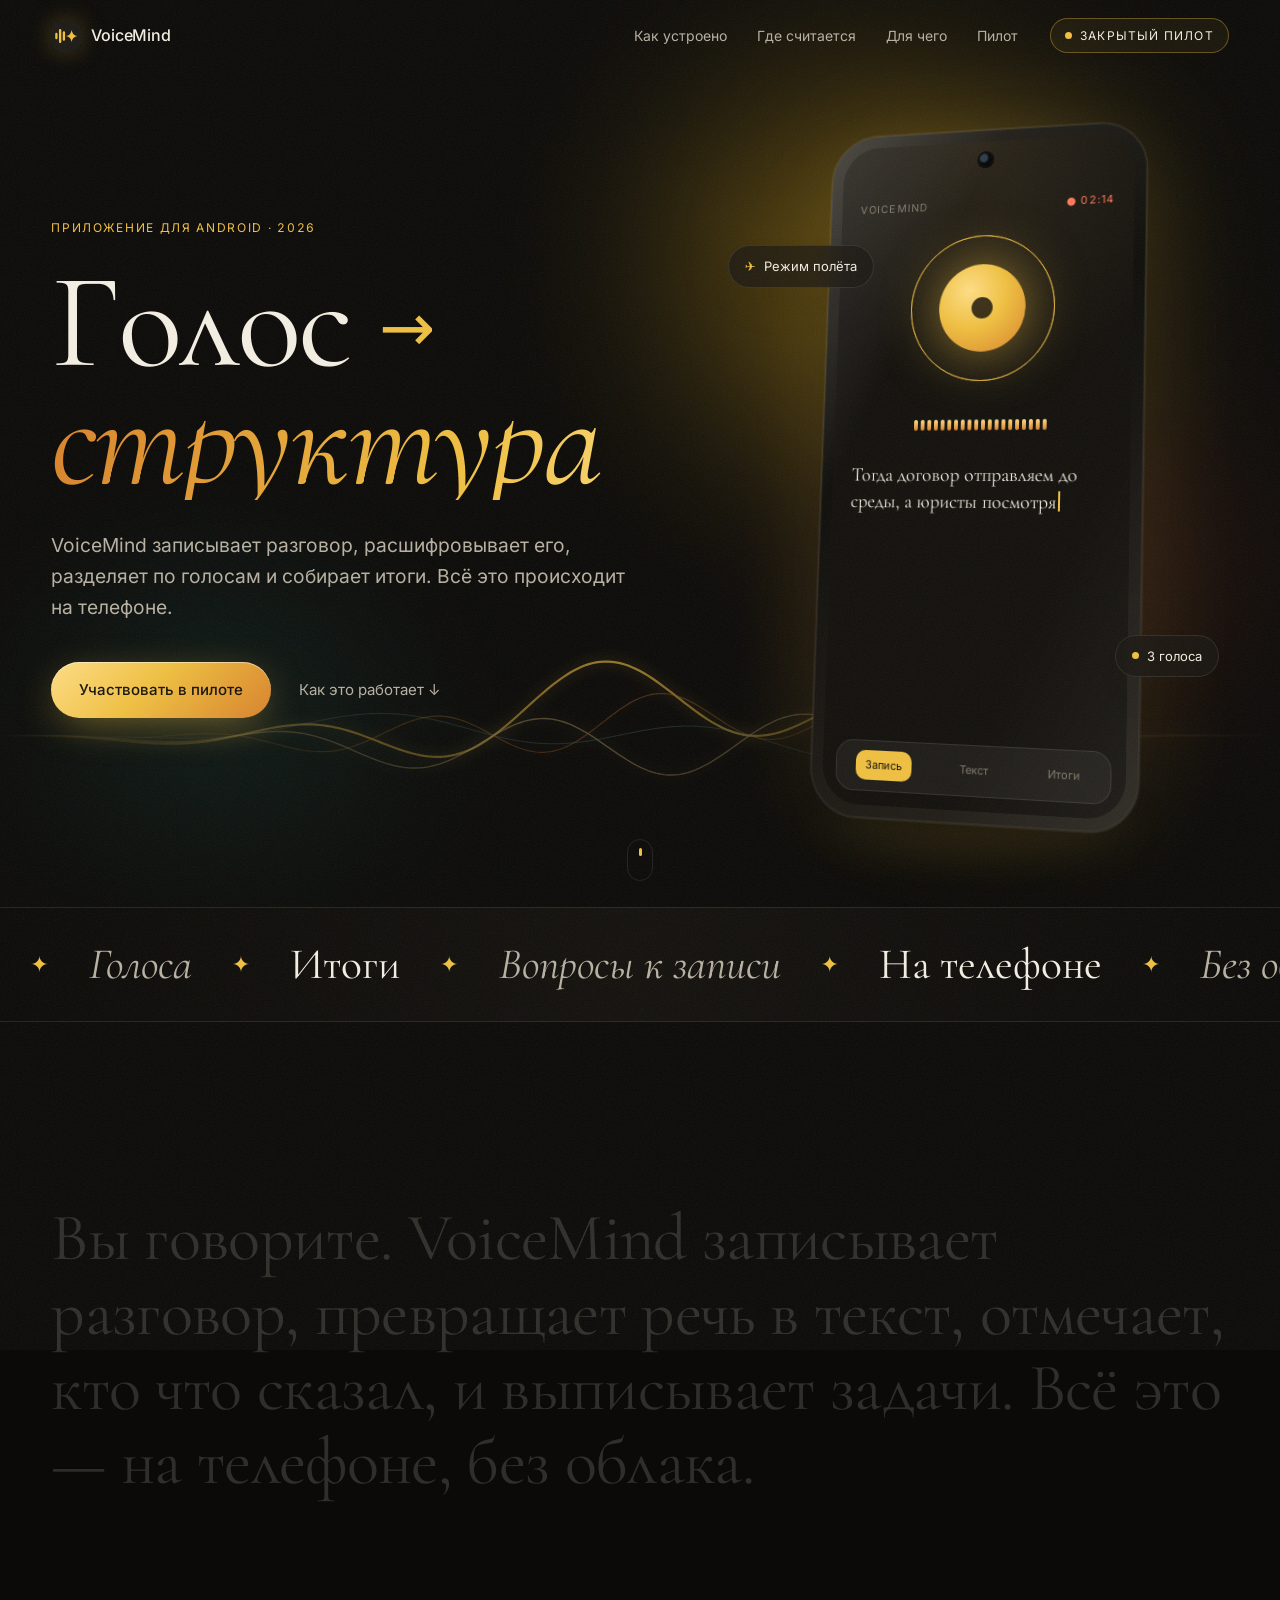
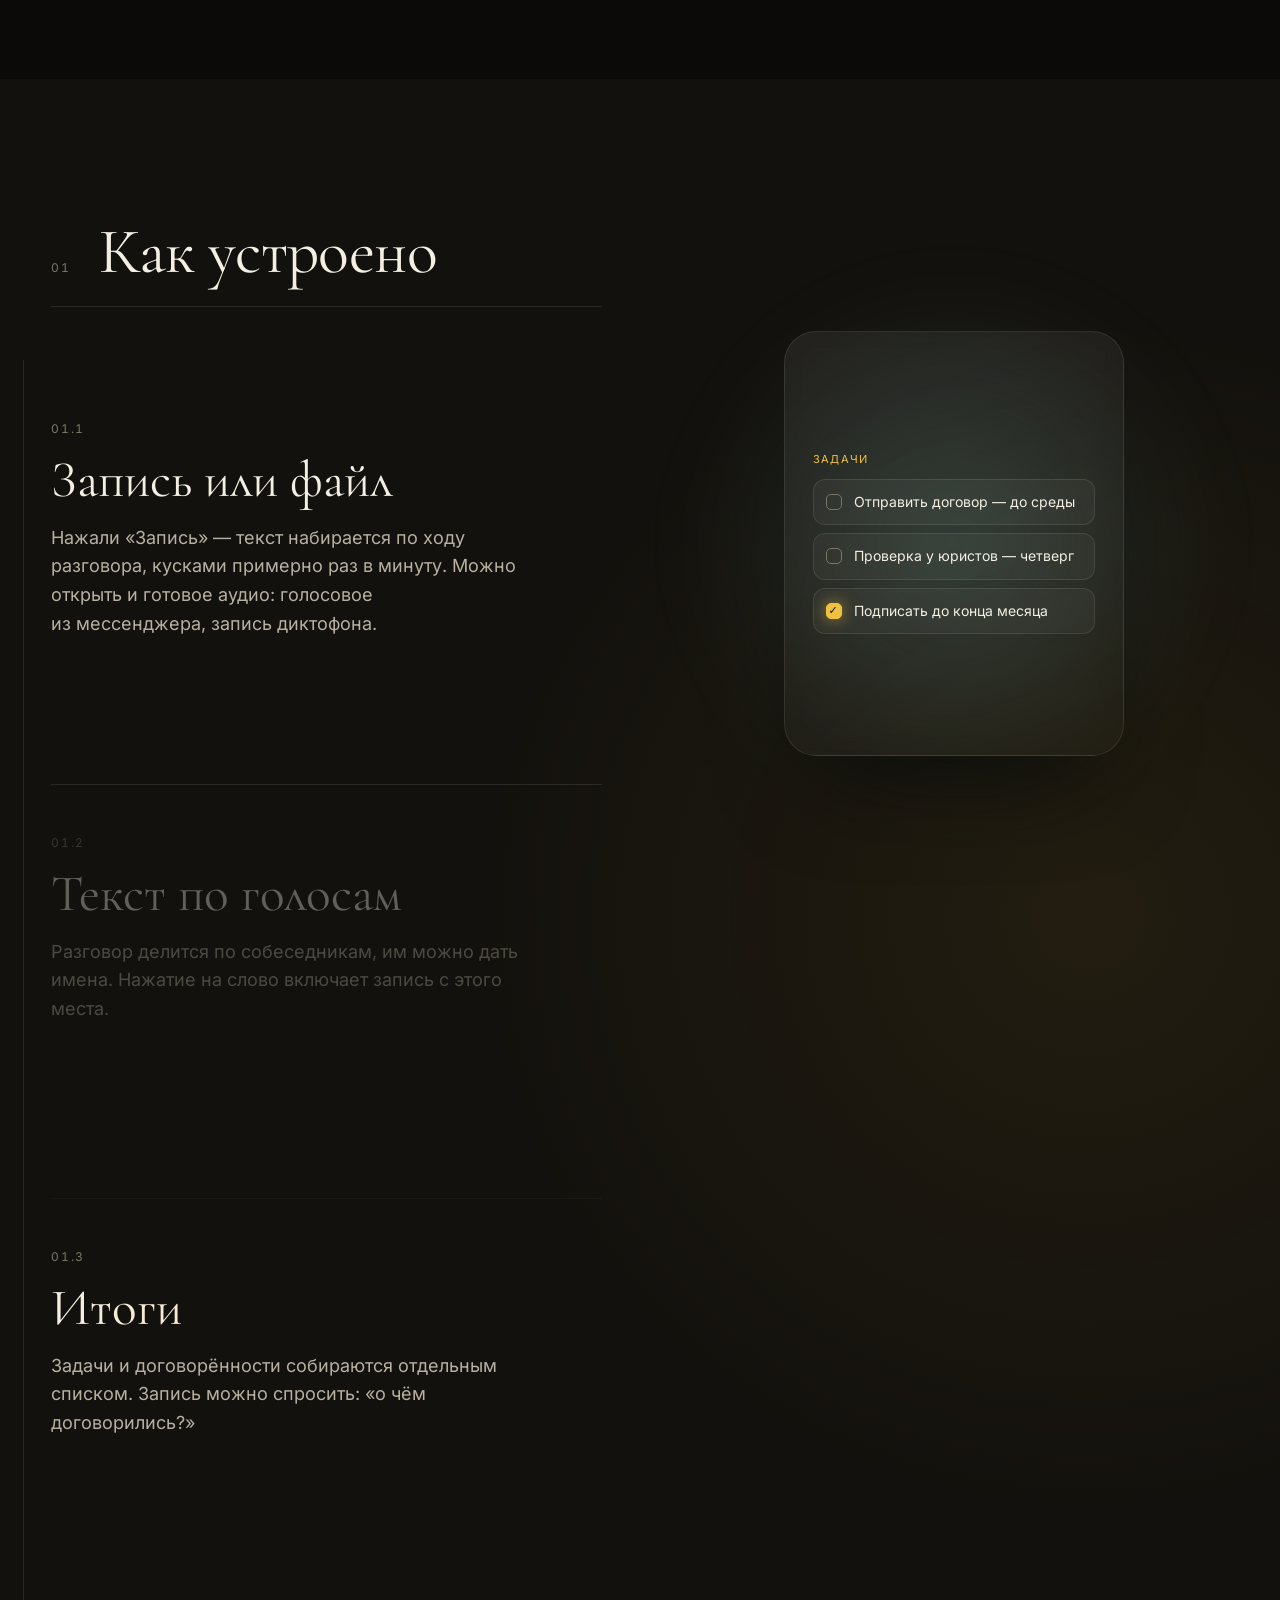
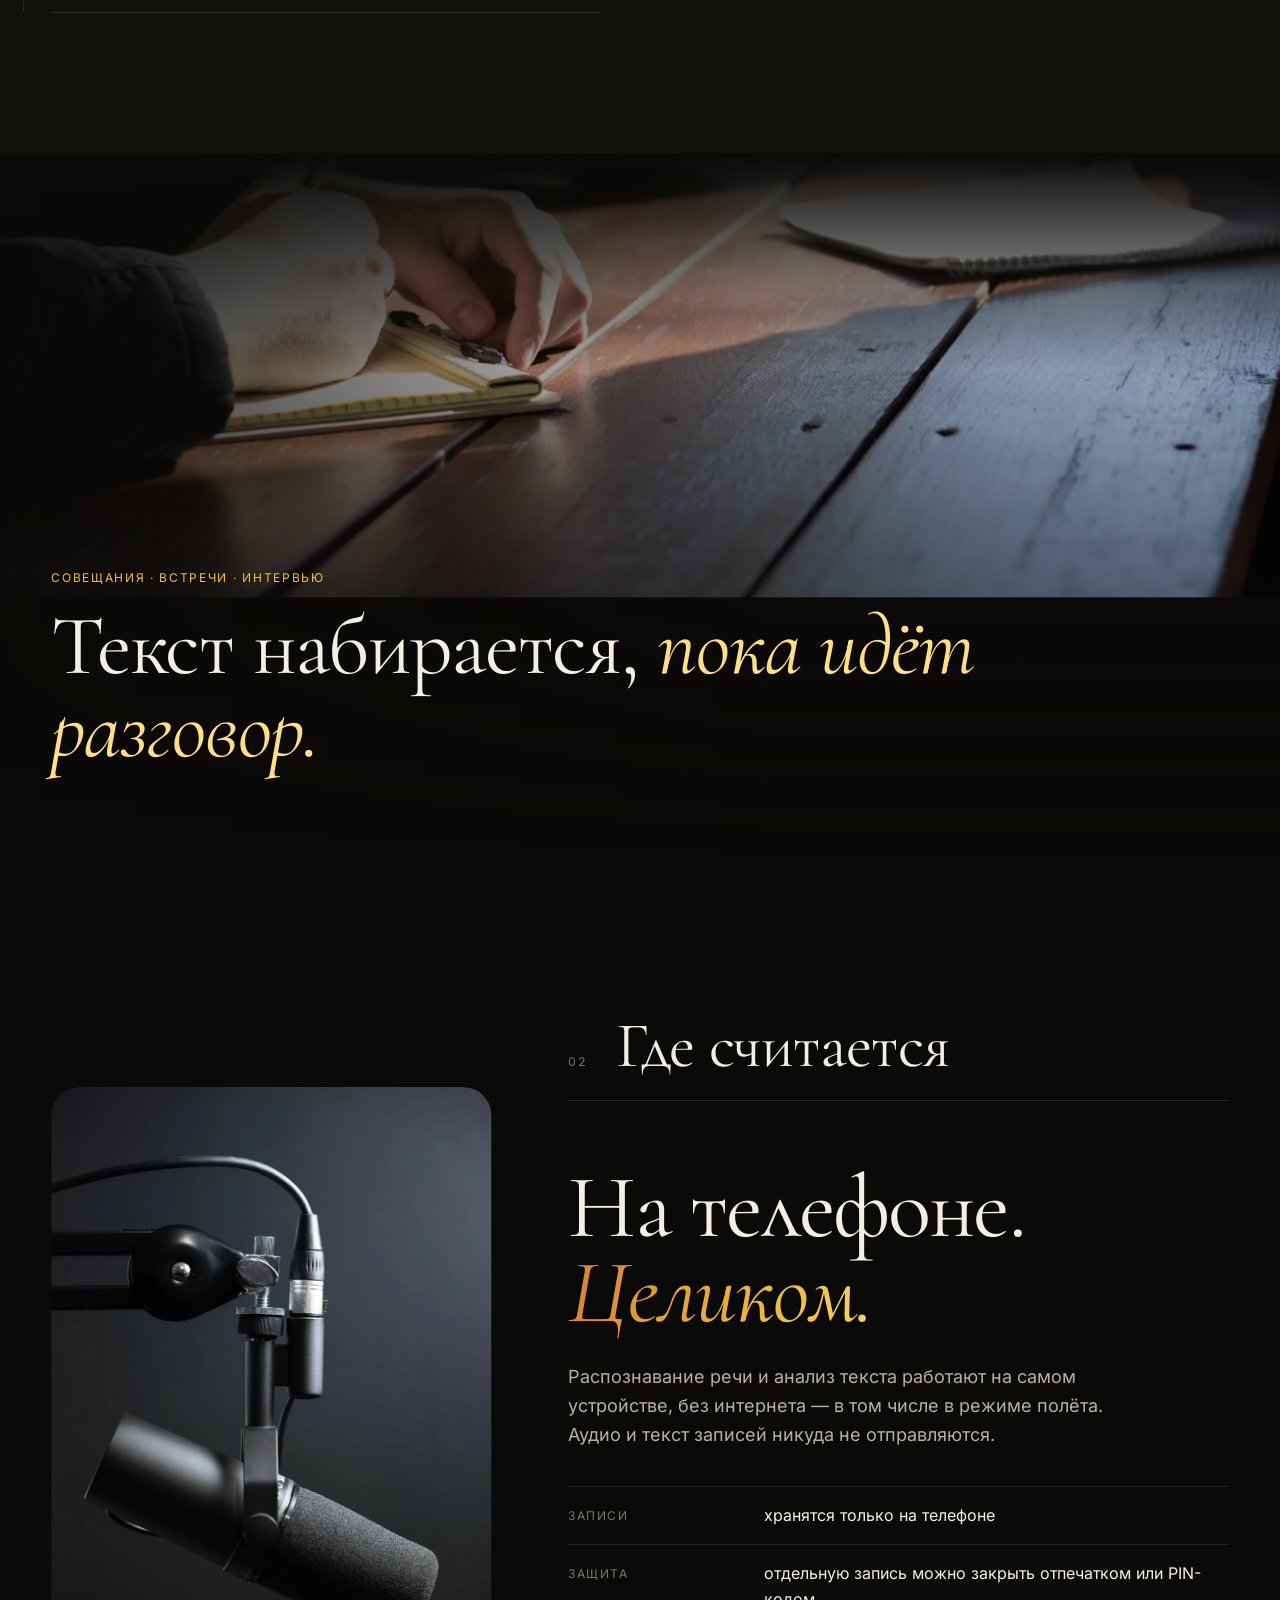
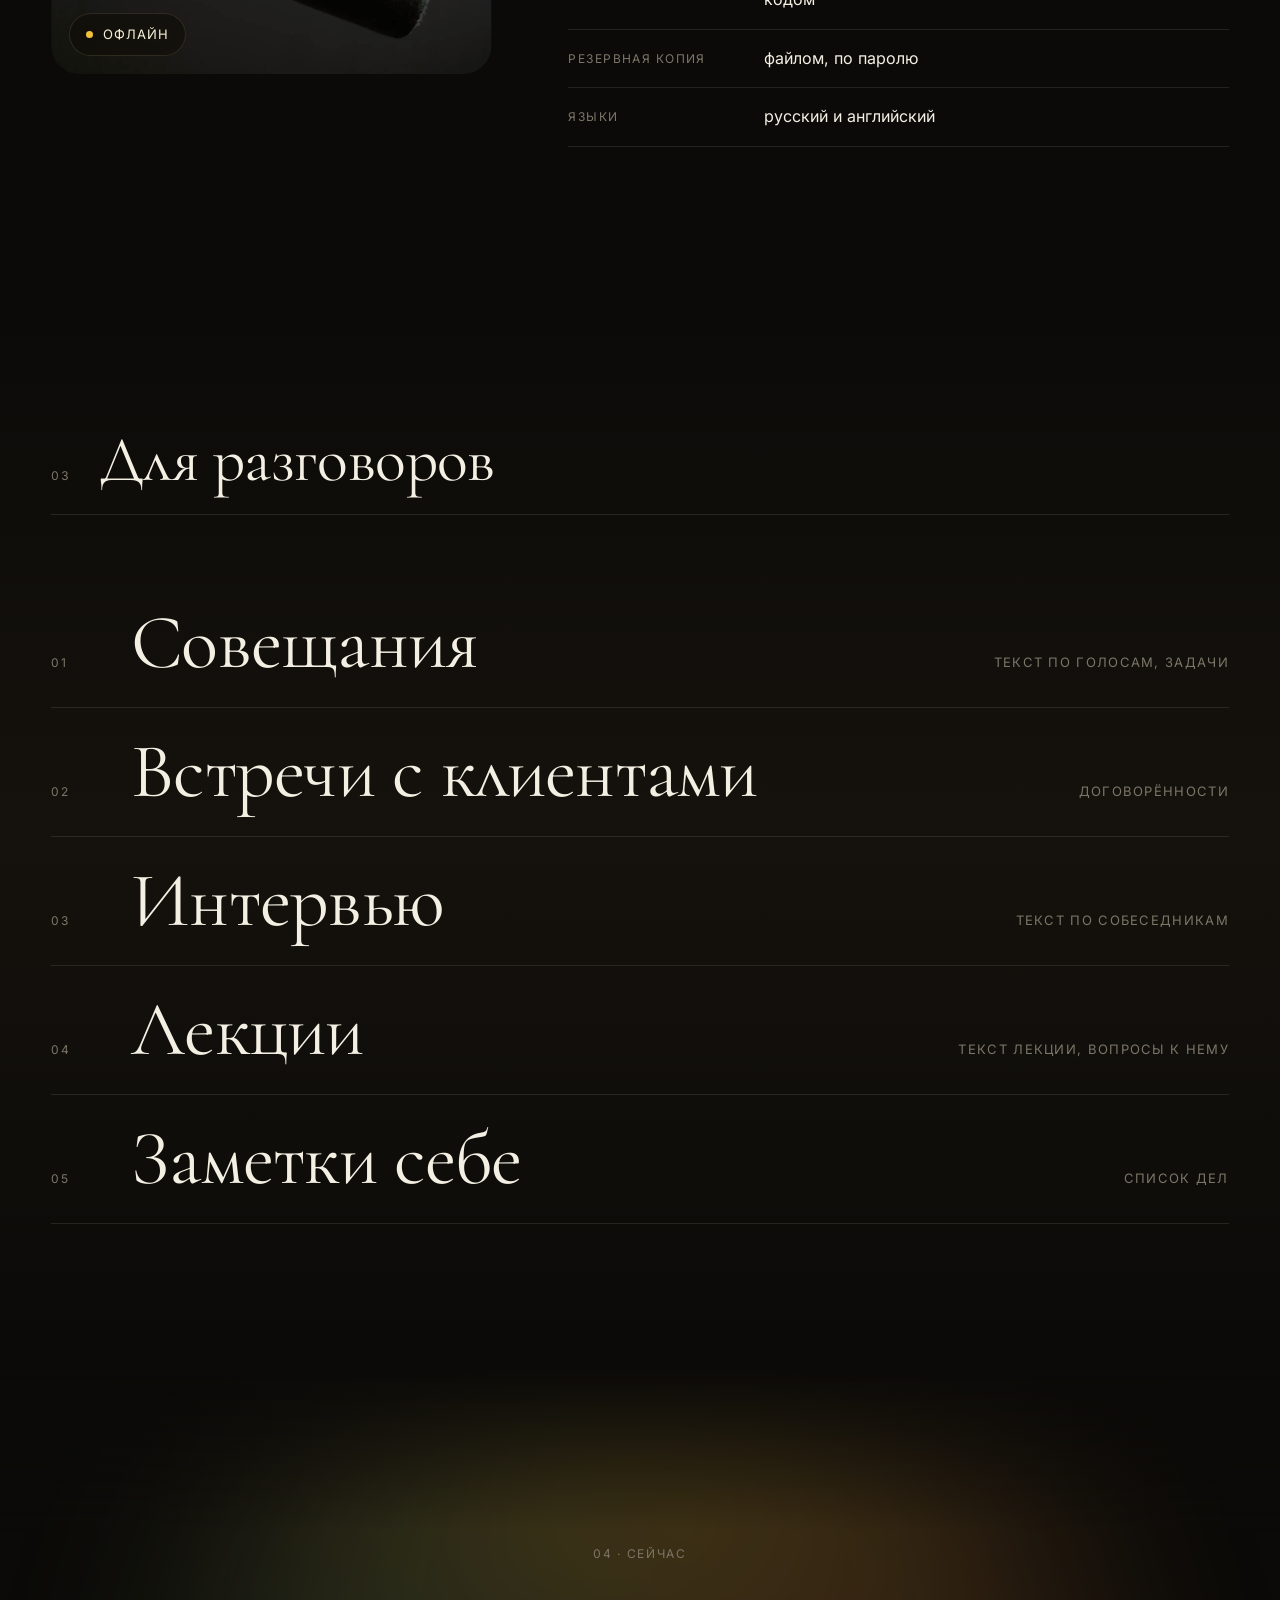
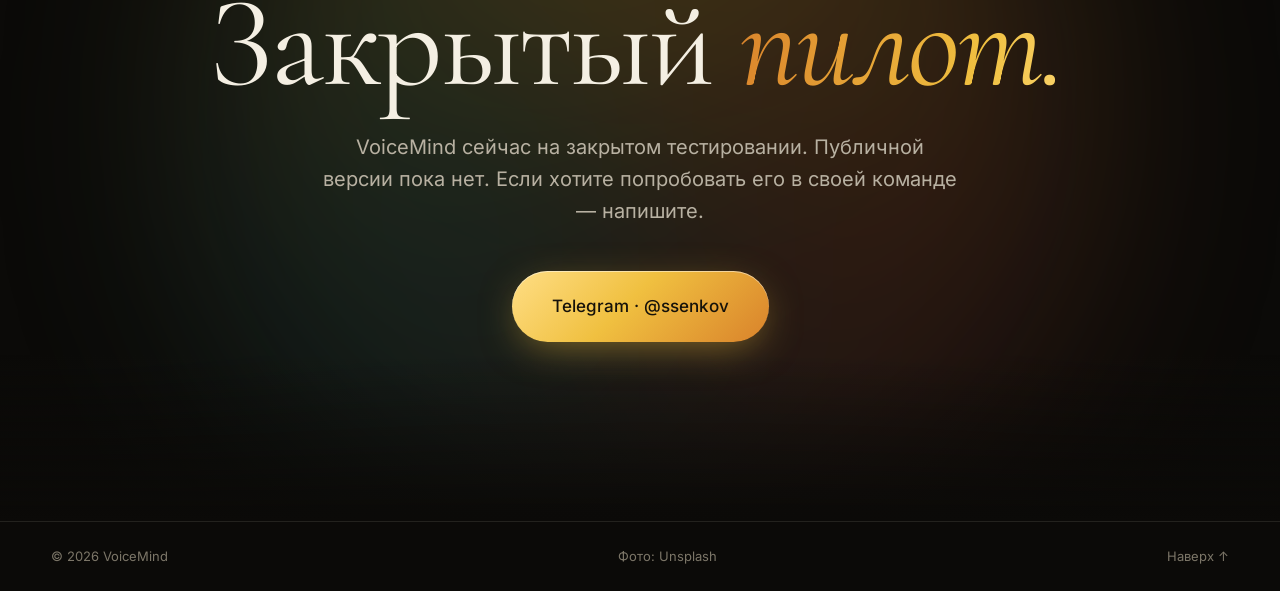
==== commit 8aa6c727: "Сайт: фактчекинг текстов, манифест по словам, буквенное появление заголовка, прогресс, световое пятн" ====
--- a/index.html
+++ b/index.html
@@ -12,7 +12,7 @@
   <meta property="og:url" content="https://voice-mind.ru/">
   <meta property="og:title" content="VoiceMind — голос → структура">
   <meta property="og:description" content="Расшифровка, голоса и итоги разговора — на телефоне, без облака. Закрытый пилот.">
-  <meta property="og:image" content="https://voice-mind.ru/assets/og.jpg?v=3">
+  <meta property="og:image" content="https://voice-mind.ru/assets/og.jpg?v=4">
   <meta property="og:image:width" content="1200">
   <meta property="og:image:height" content="630">
   <meta name="twitter:card" content="summary_large_image">
@@ -21,13 +21,15 @@
   <link rel="icon" href="/favicon.svg" type="image/svg+xml">
   <link rel="apple-touch-icon" href="/assets/apple-touch-icon.png">
   <link rel="preload" href="/assets/fonts/CormorantGaramond-400-cyrillic.woff2" as="font" type="font/woff2" crossorigin>
-  <link rel="stylesheet" href="/assets/fonts.css?v=3">
-  <link rel="stylesheet" href="/assets/style.css?v=3">
-  <script src="/assets/main.js?v=3" defer></script>
+  <link rel="stylesheet" href="/assets/fonts.css?v=4">
+  <link rel="stylesheet" href="/assets/style.css?v=4">
+  <script src="/assets/main.js?v=4" defer></script>
 </head>
 <body>
 
 <div class="grain" aria-hidden="true"></div>
+<div class="progress" aria-hidden="true"><i id="progress"></i></div>
+<div class="spot" id="spot" aria-hidden="true"></div>
 
 <header class="top" id="top">
   <div class="wrap top__row">
@@ -69,7 +71,7 @@
       <div class="stage reveal" aria-hidden="true">
         <div class="phone" id="phone">
           <div class="phone__glare"></div>
-          <div class="phone__notch"></div>
+          <div class="phone__cam"></div>
           <div class="screen" data-screen="0">
 
             <!-- Экран 1: запись -->
@@ -95,9 +97,8 @@
             <!-- Экран 3: итоги -->
             <div class="scr scr--sum">
               <div class="scr__top"><span>Итоги</span><span>✦</span></div>
-              <p class="sum__h">Решения</p>
+              <p class="sum__h">Задачи</p>
               <div class="chk on">Подписать договор до конца месяца</div>
-              <p class="sum__h">Задачи</p>
               <div class="chk">Отправить договор — до среды</div>
               <div class="chk">Проверка у юристов — четверг</div>
               <div class="chk blur">Счёт на первый платёж</div>
@@ -118,21 +119,29 @@
   <!-- ── Бегущая строка ──────────────────────────────────────── -->
   <div class="marquee" aria-hidden="true">
     <div class="marquee__track">
-      <span>Расшифровка</span><i>✦</i><span>Голоса</span><i>✦</i><span>Итоги</span><i>✦</i><span>Вопросы к записи</span><i>✦</i><span>Без интернета</span><i>✦</i><span>Без облака</span><i>✦</i>
-      <span>Расшифровка</span><i>✦</i><span>Голоса</span><i>✦</i><span>Итоги</span><i>✦</i><span>Вопросы к записи</span><i>✦</i><span>Без интернета</span><i>✦</i><span>Без облака</span><i>✦</i>
+      <span>Расшифровка</span><i>✦</i><span>Голоса</span><i>✦</i><span>Итоги</span><i>✦</i><span>Вопросы к записи</span><i>✦</i><span>На телефоне</span><i>✦</i><span>Без облака</span><i>✦</i>
+      <span>Расшифровка</span><i>✦</i><span>Голоса</span><i>✦</i><span>Итоги</span><i>✦</i><span>Вопросы к записи</span><i>✦</i><span>На телефоне</span><i>✦</i><span>Без облака</span><i>✦</i>
     </div>
   </div>
+
+  <!-- ── Манифест: слова загораются при прокрутке ─────────────── -->
+  <section class="manifest" aria-label="Коротко о VoiceMind">
+    <div class="wrap">
+      <p class="manifest__text" id="manifest">Вы&nbsp;говорите. VoiceMind записывает разговор, превращает речь в&nbsp;текст, отмечает, кто что сказал, и&nbsp;выписывает задачи. Всё&nbsp;это — на&nbsp;телефоне, без&nbsp;облака.</p>
+    </div>
+  </section>
 
   <!-- ── 01 Как устроено ─────────────────────────────────────── -->
   <section class="how" id="how">
     <div class="wrap how__grid">
       <div class="how__steps">
+        <div class="how__line" aria-hidden="true"><i id="howLine"></i></div>
         <div class="section__head reveal"><p class="num">01</p><h2 class="title">Как устроено</h2></div>
 
         <article class="step" data-step="0">
           <p class="num">01.1</p>
           <h3>Запись или файл</h3>
-          <p>Нажали «Запись» — текст появляется по&nbsp;ходу разговора. Можно открыть и&nbsp;готовое аудио: голосовое из&nbsp;мессенджера, запись диктофона.</p>
+          <p>Нажали «Запись» — текст набирается по&nbsp;ходу разговора, кусками примерно раз в&nbsp;минуту. Можно открыть и&nbsp;готовое аудио: голосовое из&nbsp;мессенджера, запись диктофона.</p>
         </article>
         <article class="step" data-step="1">
           <p class="num">01.2</p>
@@ -142,7 +151,7 @@
         <article class="step" data-step="2">
           <p class="num">01.3</p>
           <h3>Итоги</h3>
-          <p>Задачи, решения и&nbsp;договорённости собираются отдельным списком. Запись можно спросить: «о&nbsp;чём договорились?»</p>
+          <p>Задачи и&nbsp;договорённости собираются отдельным списком. Запись можно спросить: «о&nbsp;чём договорились?»</p>
         </article>
       </div>
 
@@ -177,24 +186,24 @@
     <div class="photo__shade"></div>
     <div class="wrap photo__text">
       <p class="eyebrow reveal">Совещания · встречи · интервью</p>
-      <p class="photo__big reveal">Разговор заканчивается — <em>текст уже готов.</em></p>
+      <p class="photo__big reveal">Текст набирается, <em>пока идёт разговор.</em></p>
     </div>
   </section>
 
   <!-- ── 02 Где считается ───────────────────────────────────── -->
   <section class="device" id="device">
     <div class="wrap device__grid">
-      <figure class="device__img reveal">
+      <figure class="device__img reveal clip">
         <img src="/assets/img/mic-dark.webp" alt="" loading="lazy" width="900" height="1350">
         <div class="device__badge"><span class="pulse-dot"></span>Офлайн</div>
       </figure>
       <div class="device__text">
         <div class="section__head reveal"><p class="num">02</p><h2 class="title">Где считается</h2></div>
         <p class="device__big reveal">На телефоне. <em class="shine">Целиком.</em></p>
-        <p class="device__lead reveal">Распознавание речи и&nbsp;анализ текста работают на&nbsp;самом устройстве. Аудио и&nbsp;текст никуда не&nbsp;отправляются — приложение работает и&nbsp;в&nbsp;режиме полёта.</p>
+        <p class="device__lead reveal">Распознавание речи и&nbsp;анализ текста работают на&nbsp;самом устройстве, без интернета — в&nbsp;том числе в&nbsp;режиме полёта. Аудио и&nbsp;текст записей никуда не&nbsp;отправляются.</p>
         <dl class="specs">
           <div class="reveal"><dt>Записи</dt><dd>хранятся только на телефоне</dd></div>
-          <div class="reveal"><dt>Защита</dt><dd>отдельную запись можно закрыть отпечатком</dd></div>
+          <div class="reveal"><dt>Защита</dt><dd>отдельную запись можно закрыть отпечатком или PIN-кодом</dd></div>
           <div class="reveal"><dt>Резервная копия</dt><dd>файлом, по паролю</dd></div>
           <div class="reveal"><dt>Языки</dt><dd>русский и английский</dd></div>
         </dl>
@@ -207,10 +216,10 @@
     <div class="wrap">
       <div class="section__head reveal"><p class="num">03</p><h2 class="title">Для разговоров</h2></div>
       <ul class="index">
-        <li class="reveal" data-img="/assets/img/meeting-s.webp"><span class="index__n">01</span><span class="index__name">Совещания</span><span class="index__note">протокол, решения, задачи</span></li>
+        <li class="reveal" data-img="/assets/img/meeting-s.webp"><span class="index__n">01</span><span class="index__name">Совещания</span><span class="index__note">текст по голосам, задачи</span></li>
         <li class="reveal" data-img="/assets/img/table-s.webp"><span class="index__n">02</span><span class="index__name">Встречи с&nbsp;клиентами</span><span class="index__note">договорённости</span></li>
         <li class="reveal" data-img="/assets/img/mic-studio-s.webp"><span class="index__n">03</span><span class="index__name">Интервью</span><span class="index__note">текст по собеседникам</span></li>
-        <li class="reveal" data-img="/assets/img/lecture-s.webp"><span class="index__n">04</span><span class="index__name">Лекции</span><span class="index__note">конспект</span></li>
+        <li class="reveal" data-img="/assets/img/lecture-s.webp"><span class="index__n">04</span><span class="index__name">Лекции</span><span class="index__note">текст лекции, вопросы к нему</span></li>
         <li class="reveal" data-img="/assets/img/workshop-s.webp"><span class="index__n">05</span><span class="index__name">Заметки себе</span><span class="index__note">список дел</span></li>
       </ul>
     </div>
@@ -223,7 +232,7 @@
     <div class="wrap pilot__inner">
       <p class="num reveal">04 · Сейчас</p>
       <p class="pilot__big reveal">Закрытый <em class="shine">пилот.</em></p>
-      <p class="pilot__lead reveal">VoiceMind проверяется на&nbsp;настоящих разговорах вместе с&nbsp;небольшим числом команд. Публичной версии пока нет. Если вам интересно поучаствовать — напишите.</p>
+      <p class="pilot__lead reveal">VoiceMind сейчас на&nbsp;закрытом тестировании. Публичной версии пока нет. Если хотите попробовать его в&nbsp;своей команде — напишите.</p>
       <a class="btn btn--big reveal" href="https://t.me/ssenkov"><span>Telegram&nbsp;·&nbsp;@ssenkov</span></a>
     </div>
   </section>
--- a/assets/style.css
+++ b/assets/style.css
@@ -124,7 +124,8 @@
   transform: rotateY(-14deg) rotateX(6deg); transform-style: preserve-3d;
   transition: transform .6s var(--ease); will-change: transform;
 }
-.phone__notch { position: absolute; top: 22px; left: 50%; width: 92px; height: 26px; margin-left: -46px; background: #000; border-radius: 20px; z-index: 3; }
+.phone__cam { position: absolute; top: 24px; left: 50%; width: 14px; height: 14px; margin-left: -7px; border-radius: 50%; z-index: 3;
+  background: radial-gradient(circle at 35% 35%, #2B3A4A 0 25%, #050505 45%); box-shadow: 0 0 0 2px #0A0907; }
 .phone__glare { position: absolute; inset: 0; border-radius: 48px; z-index: 4; pointer-events: none; background: linear-gradient(115deg, rgba(255, 255, 255, .14) 0%, transparent 28%, transparent 70%, rgba(255, 255, 255, .05) 100%); }
 .screen { position: relative; width: 100%; height: 100%; border-radius: 38px; overflow: hidden; background: radial-gradient(130% 70% at 50% 0%, #2A2418 0%, #12100C 55%); }
 .scr { position: absolute; inset: 0 0 64px; padding: 58px 20px 0; opacity: 0; visibility: hidden; transform: translateY(18px) scale(.98);
@@ -320,3 +321,49 @@
   .foot__mid { display: none; }
   .scroll-hint { display: none; }
 }
+
+
+/* ── Прогресс прокрутки ──────────────────────────────────── */
+.progress { position: fixed; inset: 0 0 auto; height: 2px; z-index: 60; pointer-events: none; }
+.progress i { display: block; height: 100%; width: 100%; transform-origin: 0 50%; transform: scaleX(0);
+  background: linear-gradient(90deg, var(--amber), var(--gold), var(--gold-2)); box-shadow: 0 0 12px rgba(240, 192, 64, .7); }
+
+/* ── Световое пятно за курсором ──────────────────────────── */
+.spot { position: fixed; left: 0; top: 0; width: 560px; height: 560px; margin: -280px 0 0 -280px; z-index: 1; pointer-events: none;
+  border-radius: 50%; background: radial-gradient(circle, rgba(240, 192, 64, .09), transparent 60%); mix-blend-mode: screen;
+  opacity: 0; transition: opacity .6s; will-change: transform; }
+.spot.on { opacity: 1; }
+
+/* ── Заголовок по буквам ─────────────────────────────────── */
+.display .ch { display: inline-block; opacity: 0; transform: translateY(.45em) rotate(6deg); filter: blur(8px);
+  animation: chIn 1s var(--ease) forwards; }
+.display .shine { display: inline-block; animation: shine 6s linear infinite, lineIn 1.3s var(--ease) .55s both; }
+@keyframes lineIn { from { opacity: 0; transform: translateY(.35em); filter: blur(10px); } to { opacity: 1; transform: none; filter: none; } }
+@keyframes chIn { to { opacity: 1; transform: none; filter: none; } }
+
+/* ── Манифест ────────────────────────────────────────────── */
+.manifest { padding: clamp(100px, 14vw, 200px) 0; }
+.manifest__text { font-family: var(--serif); font-size: clamp(34px, 5.2vw, 78px); line-height: 1.12; letter-spacing: -.01em; max-width: 18em; }
+.manifest__text .w { color: rgba(244, 239, 227, .16); transition: color .5s ease, text-shadow .5s ease; }
+.manifest__text .w.lit { color: var(--ink); }
+.manifest__text .w.key.lit { color: var(--gold-2); font-style: italic; text-shadow: 0 0 30px rgba(240, 192, 64, .35); }
+
+/* ── Линия прогресса шагов ───────────────────────────────── */
+.how__steps { position: relative; padding-left: 0; }
+.how__line { position: absolute; left: -28px; top: 140px; bottom: 0; width: 1px; background: var(--rule); }
+.how__line i { position: absolute; inset: 0; transform-origin: 0 0; transform: scaleY(0); background: linear-gradient(var(--gold-2), var(--amber)); box-shadow: 0 0 10px rgba(240, 192, 64, .6); }
+
+/* ── Шторка для фото ─────────────────────────────────────── */
+.clip { clip-path: inset(12% 12% 12% 12% round 28px); transition: clip-path 1.4s var(--ease), opacity 1s var(--ease), transform 1s var(--ease) !important; }
+.clip.in { clip-path: inset(0 0 0 0 round 28px); }
+
+/* ── Магнитные кнопки ────────────────────────────────────── */
+.btn, .status { will-change: transform; }
+
+@media (max-width: 980px) { .how__line { display: none; } }
+@media (prefers-reduced-motion: reduce) {
+  .display .ch, .display .shine { opacity: 1 !important; transform: none !important; filter: none !important; }
+  .manifest__text .w { color: var(--ink) !important; }
+  .clip { clip-path: none !important; }
+  .spot, .progress { display: none; }
+}
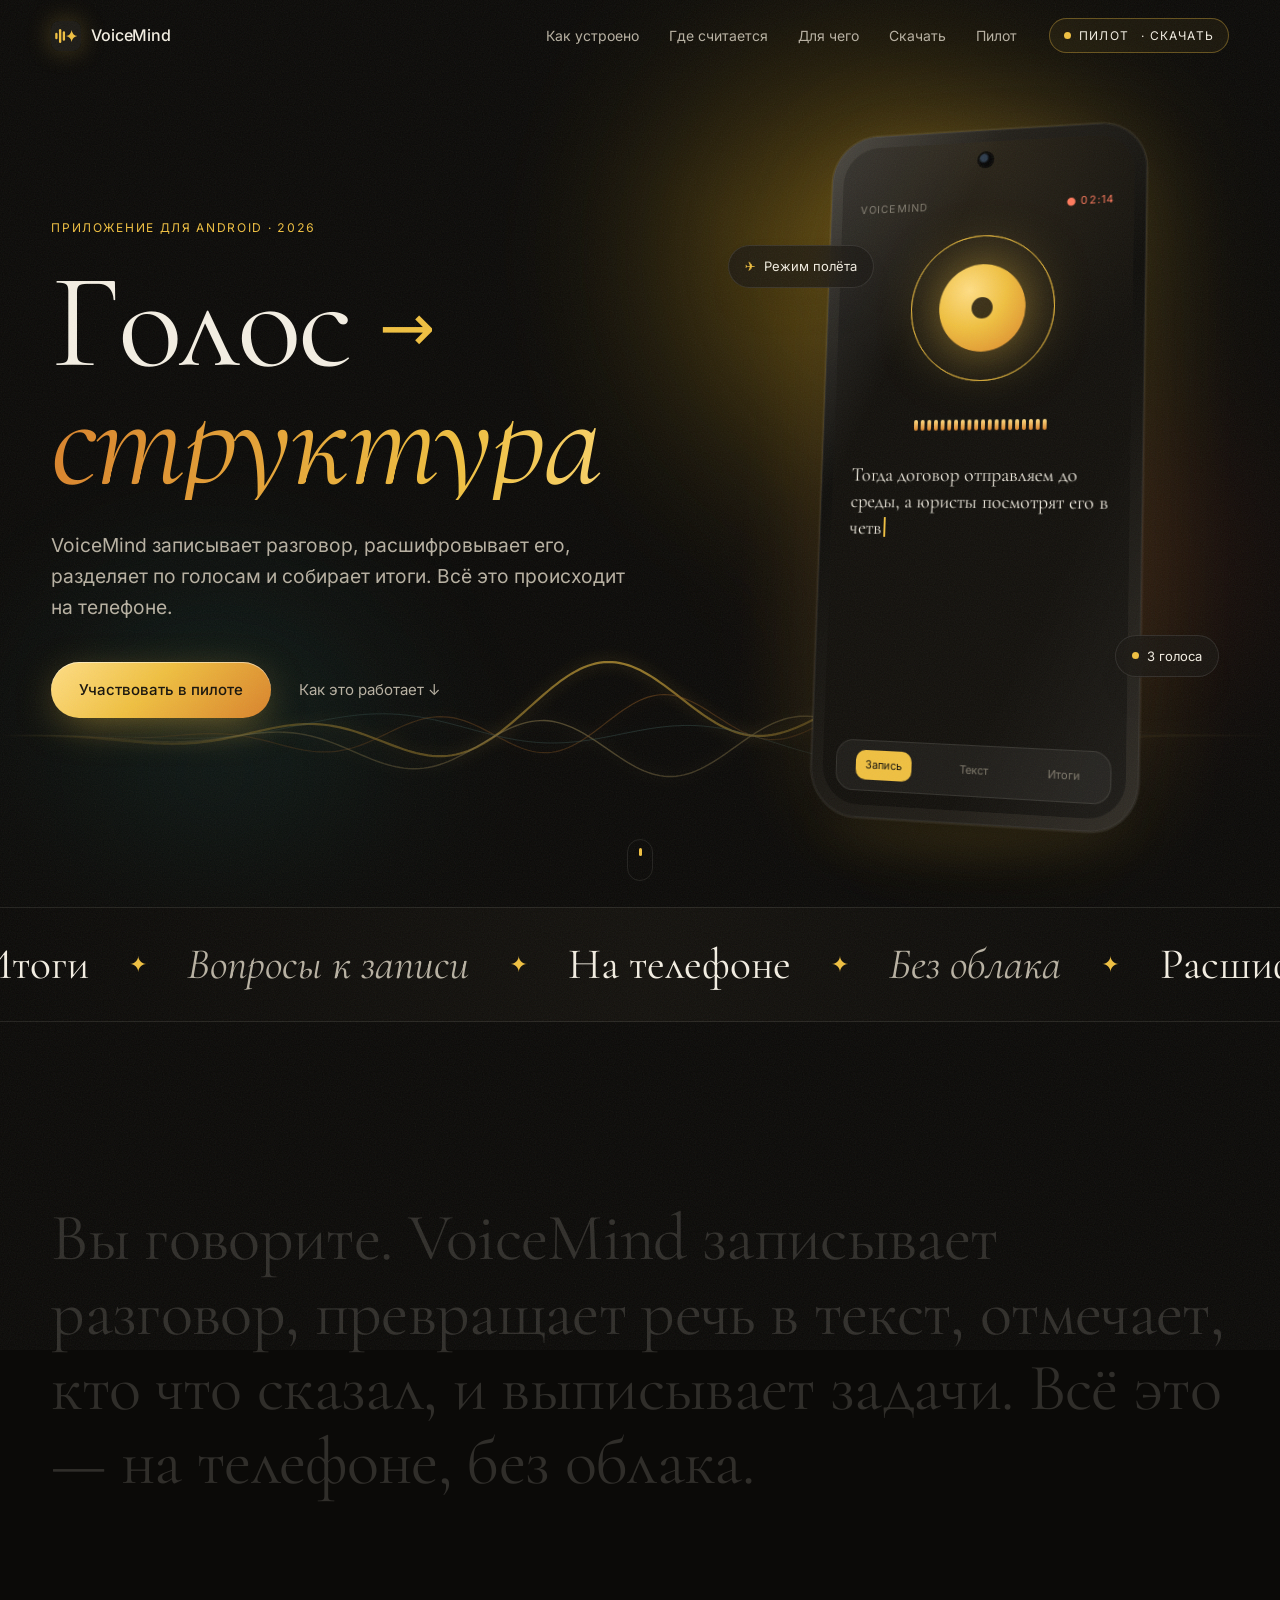
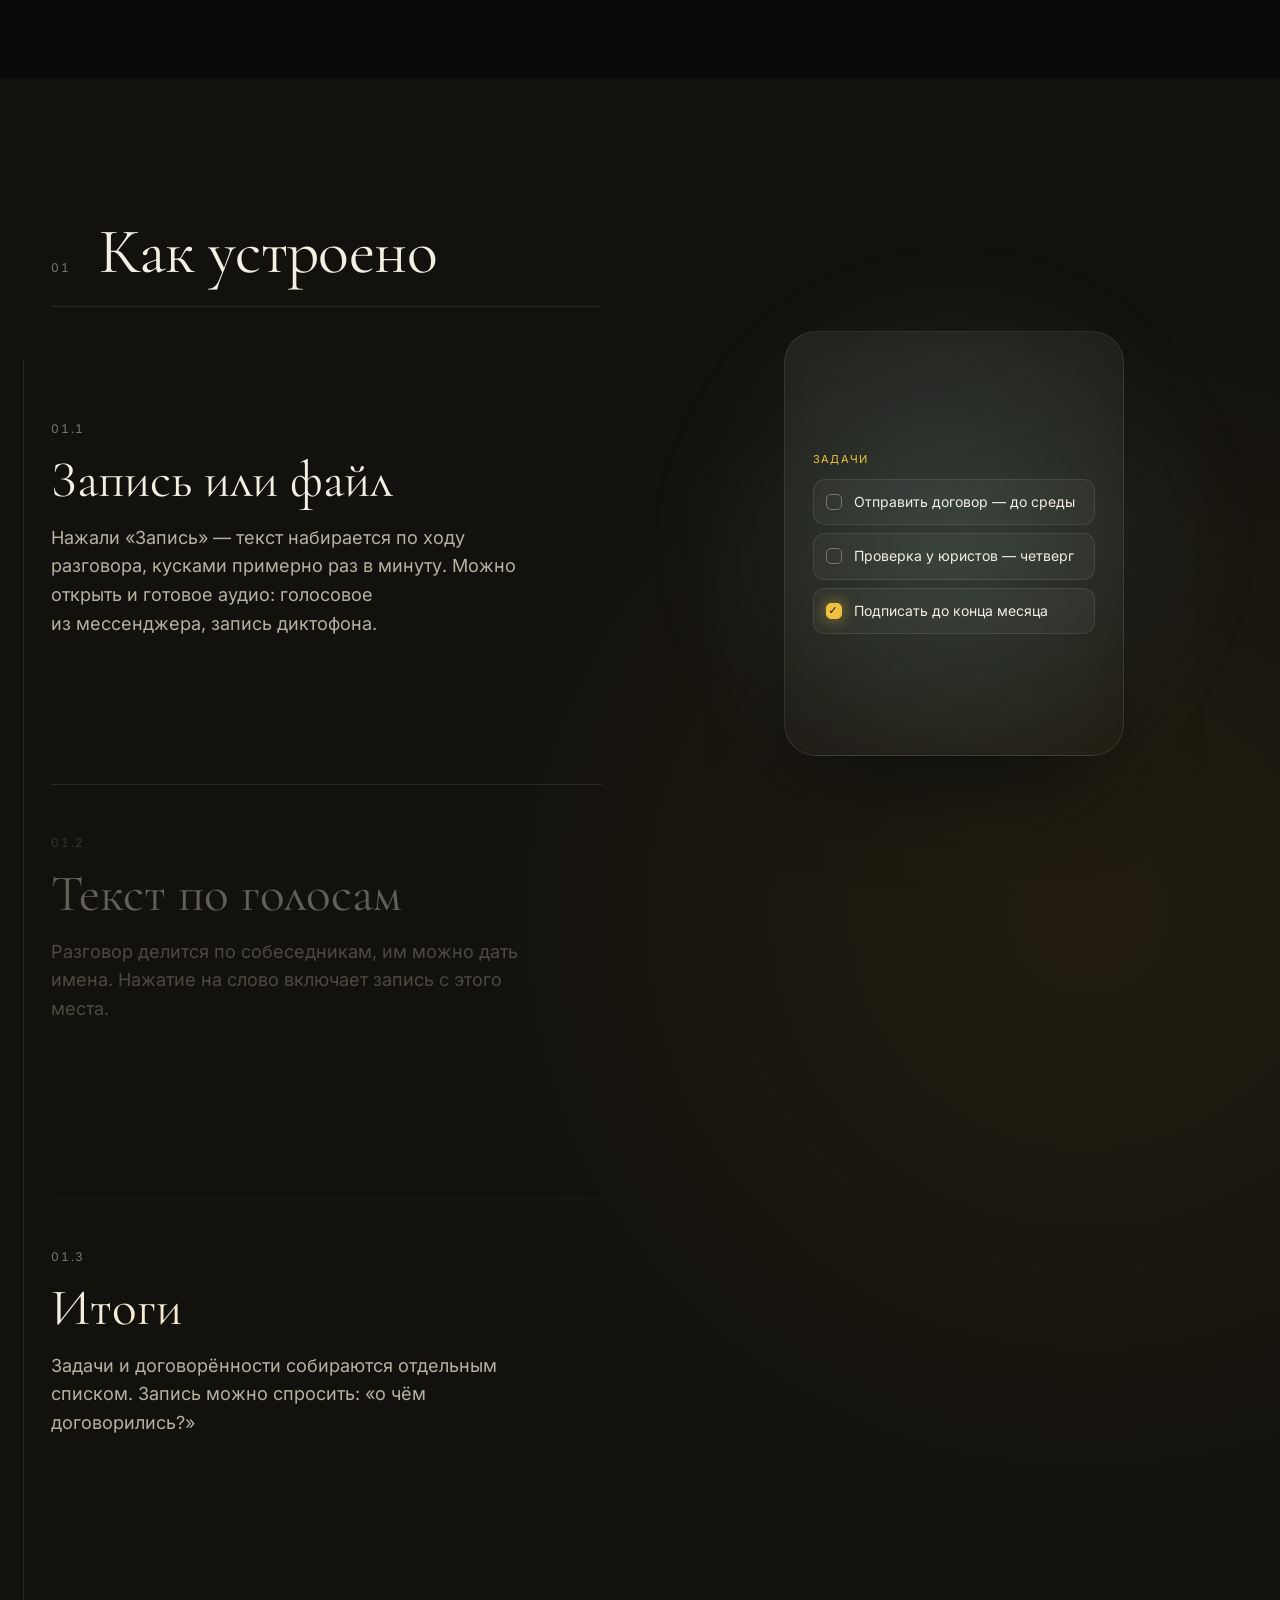
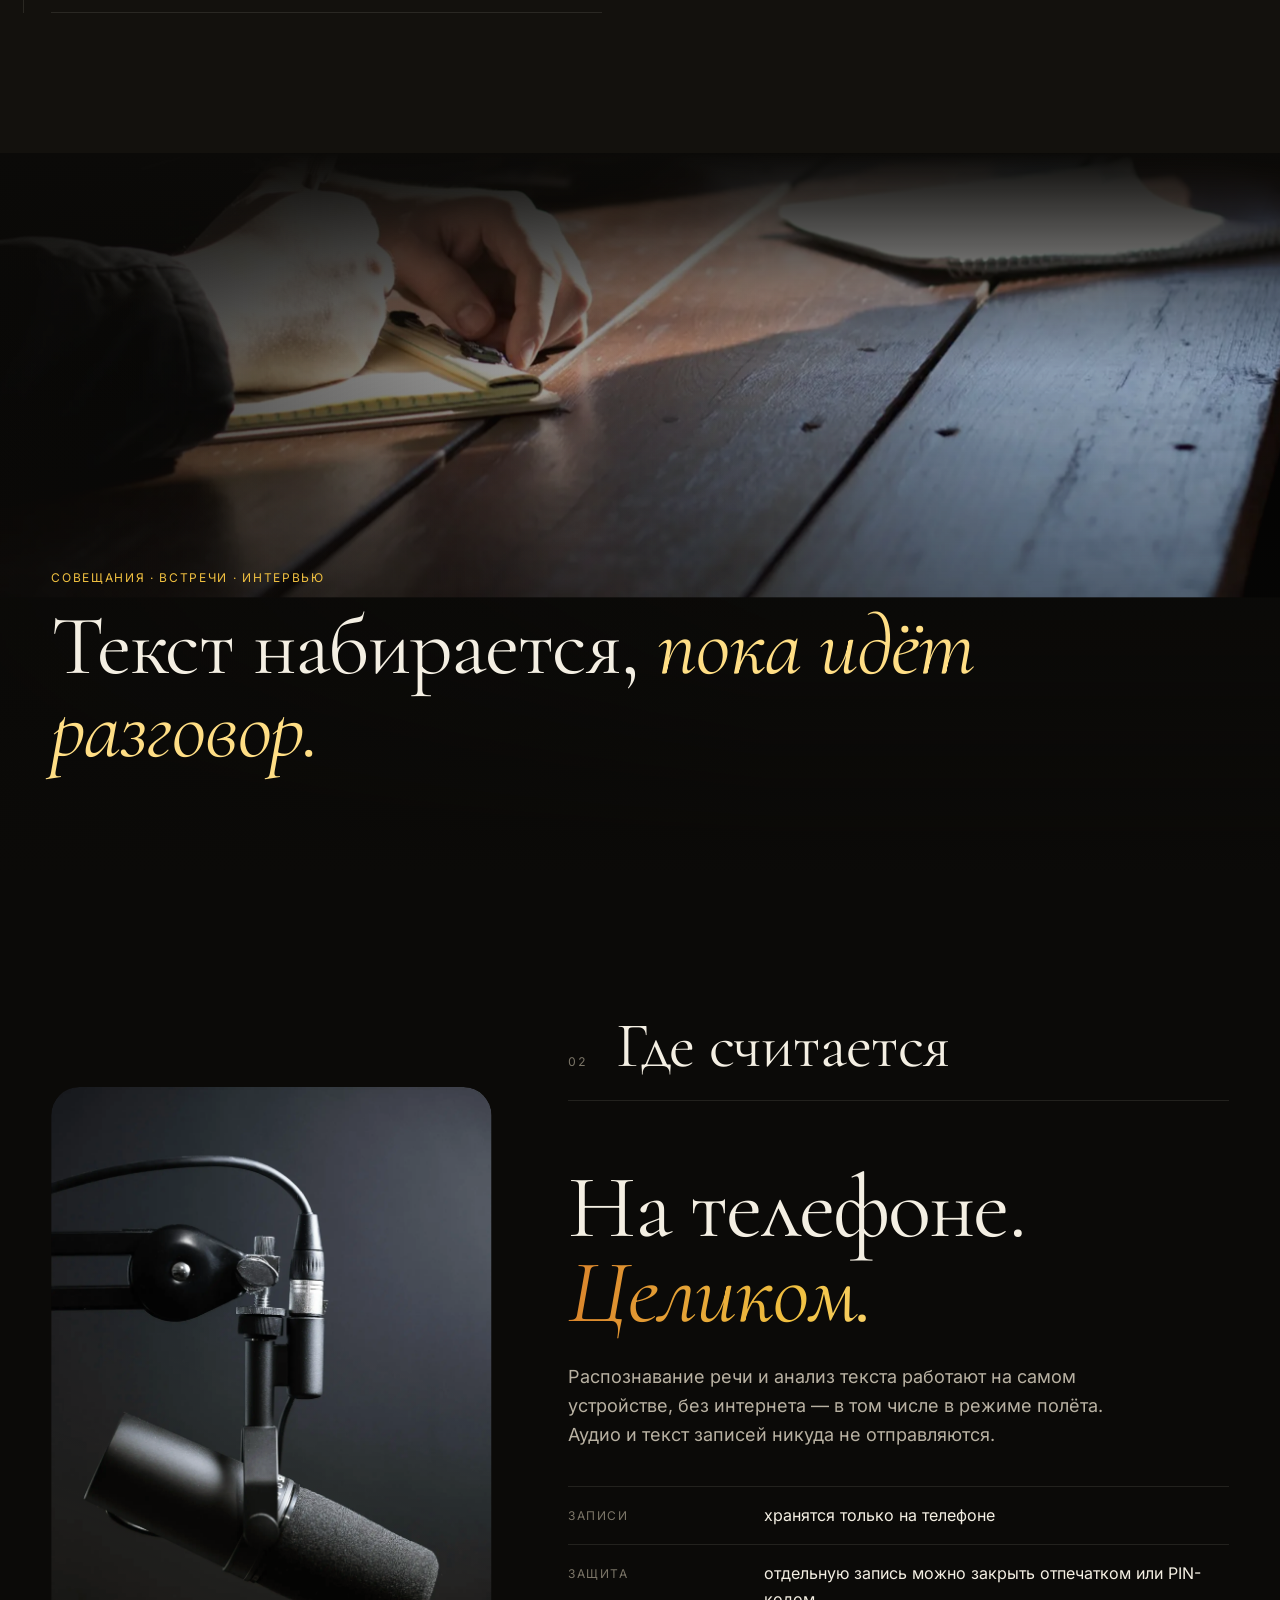
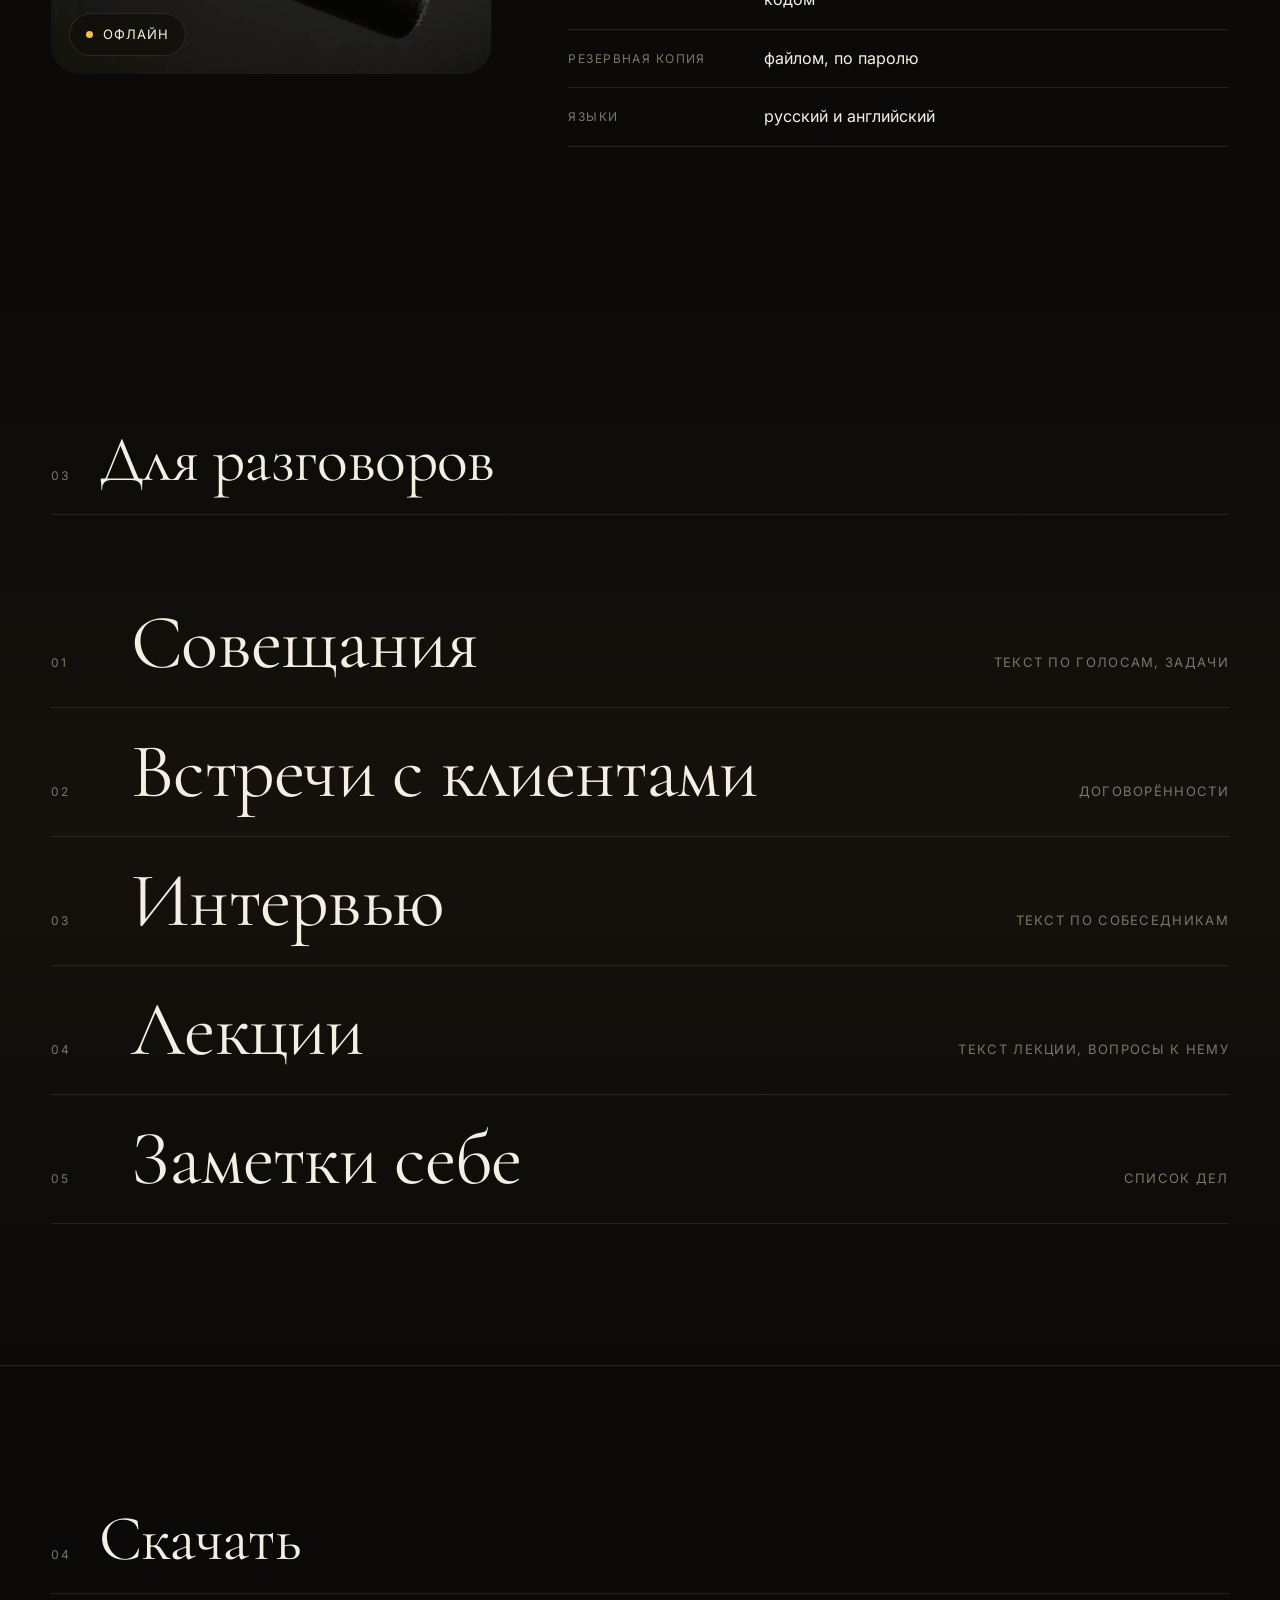
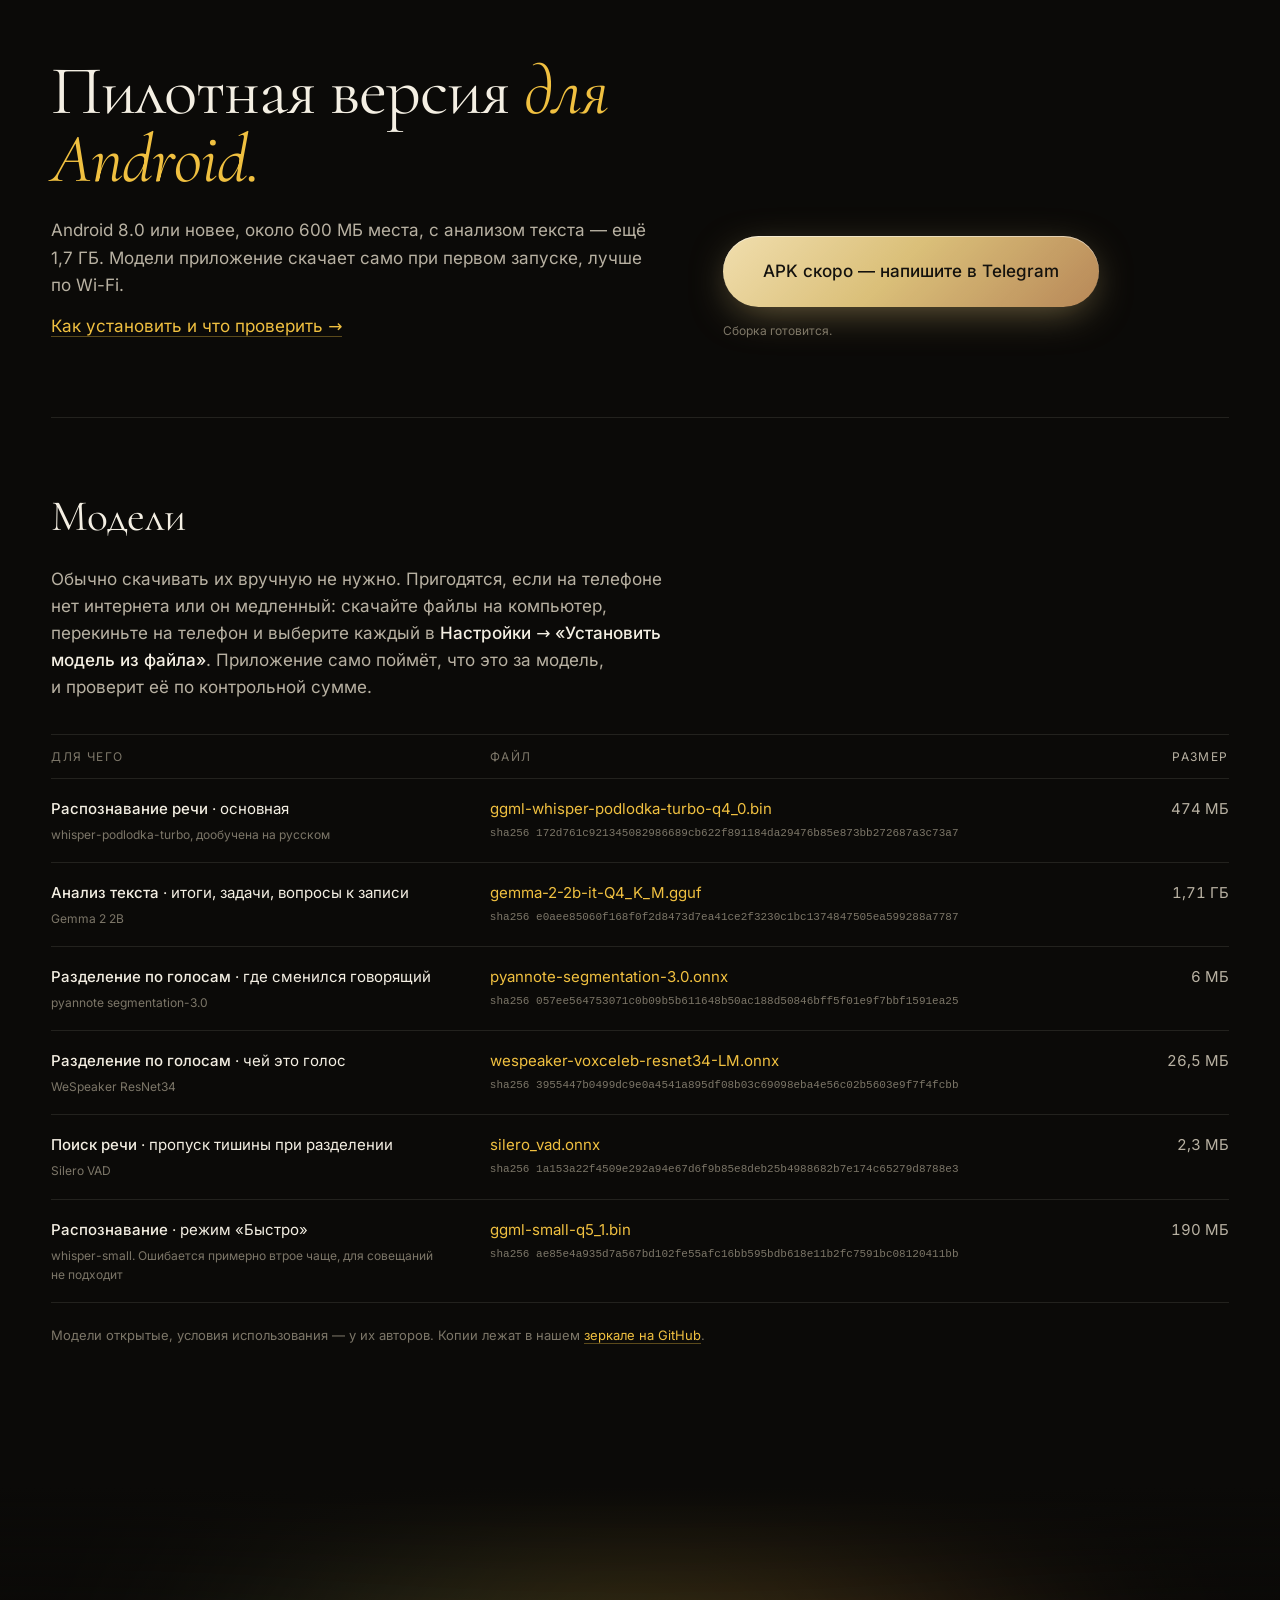
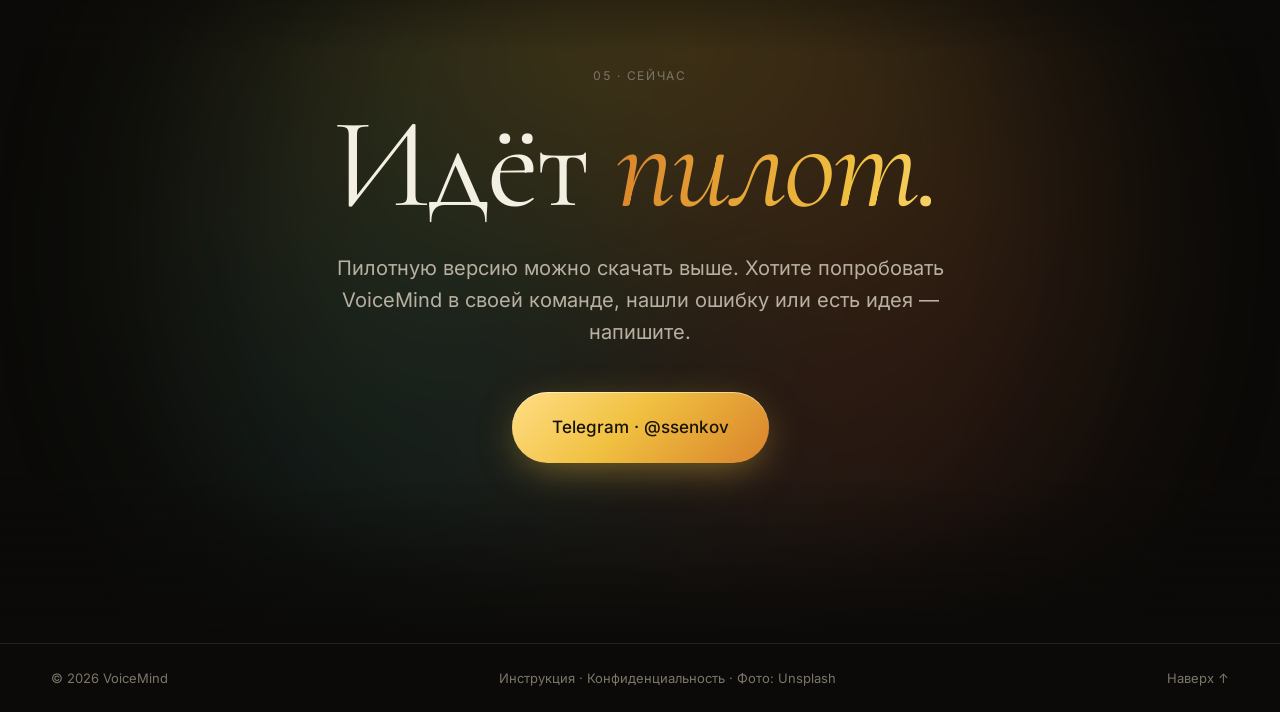
==== commit 7e0c236a: "Сайт: раздел «Скачать» (APK и все модели), инструкция для пилота, конфиденциальность - #download: кн" ====
--- a/index.html
+++ b/index.html
@@ -4,14 +4,14 @@
   <meta charset="utf-8">
   <meta name="viewport" content="width=device-width, initial-scale=1">
   <title>VoiceMind — голос → структура</title>
-  <meta name="description" content="VoiceMind расшифровывает разговор, разделяет его по голосам и собирает итоги. Всё считается на телефоне. Сейчас — закрытый пилот.">
+  <meta name="description" content="VoiceMind расшифровывает разговор, разделяет его по голосам и собирает итоги. Всё считается на телефоне. Сейчас идёт пилот — версию для Android можно скачать.">
   <meta name="theme-color" content="#0B0A08">
   <link rel="canonical" href="https://voice-mind.ru/">
 
   <meta property="og:type" content="website">
   <meta property="og:url" content="https://voice-mind.ru/">
   <meta property="og:title" content="VoiceMind — голос → структура">
-  <meta property="og:description" content="Расшифровка, голоса и итоги разговора — на телефоне, без облака. Закрытый пилот.">
+  <meta property="og:description" content="Расшифровка, голоса и итоги разговора — на телефоне, без облака. Пилот для Android.">
   <meta property="og:image" content="https://voice-mind.ru/assets/og.jpg?v=4">
   <meta property="og:image:width" content="1200">
   <meta property="og:image:height" content="630">
@@ -22,7 +22,7 @@
   <link rel="apple-touch-icon" href="/assets/apple-touch-icon.png">
   <link rel="preload" href="/assets/fonts/CormorantGaramond-400-cyrillic.woff2" as="font" type="font/woff2" crossorigin>
   <link rel="stylesheet" href="/assets/fonts.css?v=4">
-  <link rel="stylesheet" href="/assets/style.css?v=4">
+  <link rel="stylesheet" href="/assets/style.css?v=5">
   <script src="/assets/main.js?v=4" defer></script>
 </head>
 <body>
@@ -41,9 +41,10 @@
       <a href="#how">Как устроено</a>
       <a href="#device">Где считается</a>
       <a href="#kinds">Для чего</a>
+      <a href="#download">Скачать</a>
       <a href="#pilot">Пилот</a>
     </nav>
-    <a class="status" href="#pilot"><i aria-hidden="true"></i>Закрытый пилот</a>
+    <a class="status" href="#download"><i aria-hidden="true"></i>Пилот<span class="status__x">&nbsp;· скачать</span></a>
   </div>
 </header>
 
@@ -226,13 +227,76 @@
     <div class="float-img" id="floatImg" aria-hidden="true"><img alt=""></div>
   </section>
 
-  <!-- ── 04 Пилот ────────────────────────────────────────────── -->
+  <!-- ── 04 Скачать ──────────────────────────────────────────── -->
+  <section class="download" id="download">
+    <div class="wrap">
+      <div class="section__head reveal"><p class="num">04</p><h2 class="title">Скачать</h2></div>
+
+      <div class="dl__app reveal">
+        <div>
+          <p class="dl__big">Пилотная версия <em>для Android.</em></p>
+          <p class="dl__lead">Android 8.0 или новее, около 600&nbsp;МБ места, с&nbsp;анализом текста — ещё 1,7&nbsp;ГБ. Модели приложение скачает само при&nbsp;первом запуске, лучше по&nbsp;Wi-Fi.</p>
+          <p class="dl__lead"><a class="link" href="/pilot.html">Как установить и&nbsp;что проверить <span aria-hidden="true">→</span></a></p>
+        </div>
+        <div class="dl__cta">
+          <!-- href, версию и сумму подставляет скрипт внизу страницы из /download/latest.json
+               (его пишет scripts/build-pilot.sh в репозитории приложения). -->
+          <a class="btn btn--big is-off" id="apkBtn" href="https://t.me/ssenkov"><span id="apkLabel">APK скоро&nbsp;— напишите в&nbsp;Telegram</span></a>
+          <p class="dl__meta" id="apkMeta">Сборка готовится.</p>
+        </div>
+      </div>
+
+      <div class="dl__models reveal">
+        <h3 class="dl__h">Модели</h3>
+        <p class="dl__lead">Обычно скачивать их вручную не&nbsp;нужно. Пригодятся, если на&nbsp;телефоне нет интернета или он&nbsp;медленный: скачайте файлы на&nbsp;компьютер, перекиньте на&nbsp;телефон и&nbsp;выберите каждый в&nbsp;<b>Настройки&nbsp;→ «Установить модель из&nbsp;файла»</b>. Приложение само поймёт, что это за&nbsp;модель, и&nbsp;проверит её по&nbsp;контрольной сумме.</p>
+        <div class="models" role="table" aria-label="Модели VoiceMind">
+          <div class="models__row models__row--head" role="row"><span role="columnheader">Для чего</span><span role="columnheader">Файл</span><span role="columnheader">Размер</span></div>
+          <div class="models__row" role="row">
+            <span role="cell"><b>Распознавание речи</b> · основная<small>whisper-podlodka-turbo, дообучена на&nbsp;русском</small></span>
+            <span role="cell"><a href="https://github.com/dext01/voicemind-models/releases/download/models-v1/ggml-whisper-podlodka-turbo-q4_0.bin">ggml-whisper-podlodka-turbo-q4_0.bin</a><small class="sha">sha256 172d761c921345082986689cb622f891184da29476b85e873bb272687a3c73a7</small></span>
+            <span role="cell">474&nbsp;МБ</span>
+          </div>
+          <div class="models__row" role="row">
+            <!-- Пока Gemma нет в зеркале models-v1 — ссылка на Hugging Face. После
+                 scripts/upload-gemma-to-mirror.sh заменить на
+                 https://github.com/dext01/voicemind-models/releases/download/models-v1/gemma-2-2b-it-Q4_K_M.gguf -->
+            <span role="cell"><b>Анализ текста</b> · итоги, задачи, вопросы к&nbsp;записи<small>Gemma 2 2B</small></span>
+            <span role="cell"><a href="https://huggingface.co/bartowski/gemma-2-2b-it-GGUF/resolve/main/gemma-2-2b-it-Q4_K_M.gguf">gemma-2-2b-it-Q4_K_M.gguf</a><small class="sha">sha256 e0aee85060f168f0f2d8473d7ea41ce2f3230c1bc1374847505ea599288a7787</small></span>
+            <span role="cell">1,71&nbsp;ГБ</span>
+          </div>
+          <div class="models__row" role="row">
+            <span role="cell"><b>Разделение по&nbsp;голосам</b> · где сменился говорящий<small>pyannote segmentation-3.0</small></span>
+            <span role="cell"><a href="https://github.com/dext01/voicemind-models/releases/download/models-v1/pyannote-segmentation-3.0.onnx">pyannote-segmentation-3.0.onnx</a><small class="sha">sha256 057ee564753071c0b09b5b611648b50ac188d50846bff5f01e9f7bbf1591ea25</small></span>
+            <span role="cell">6&nbsp;МБ</span>
+          </div>
+          <div class="models__row" role="row">
+            <span role="cell"><b>Разделение по&nbsp;голосам</b> · чей это голос<small>WeSpeaker ResNet34</small></span>
+            <span role="cell"><a href="https://github.com/dext01/voicemind-models/releases/download/models-v1/wespeaker-voxceleb-resnet34-LM.onnx">wespeaker-voxceleb-resnet34-LM.onnx</a><small class="sha">sha256 3955447b0499dc9e0a4541a895df08b03c69098eba4e56c02b5603e9f7f4fcbb</small></span>
+            <span role="cell">26,5&nbsp;МБ</span>
+          </div>
+          <div class="models__row" role="row">
+            <span role="cell"><b>Поиск речи</b> · пропуск тишины при&nbsp;разделении<small>Silero VAD</small></span>
+            <span role="cell"><a href="https://github.com/dext01/voicemind-models/releases/download/models-v1/silero_vad.onnx">silero_vad.onnx</a><small class="sha">sha256 1a153a22f4509e292a94e67d6f9b85e8deb25b4988682b7e174c65279d8788e3</small></span>
+            <span role="cell">2,3&nbsp;МБ</span>
+          </div>
+          <div class="models__row" role="row">
+            <span role="cell"><b>Распознавание</b> · режим «Быстро»<small>whisper-small. Ошибается примерно втрое чаще, для совещаний не&nbsp;подходит</small></span>
+            <span role="cell"><a href="https://github.com/dext01/voicemind-models/releases/download/models-v1/ggml-small-q5_1.bin">ggml-small-q5_1.bin</a><small class="sha">sha256 ae85e4a935d7a567bd102fe55afc16bb595bdb618e11b2fc7591bc08120411bb</small></span>
+            <span role="cell">190&nbsp;МБ</span>
+          </div>
+        </div>
+        <p class="dl__note">Модели открытые, условия использования — у&nbsp;их авторов. Копии лежат в&nbsp;нашем <a class="link" href="https://github.com/dext01/voicemind-models/releases/tag/models-v1">зеркале на&nbsp;GitHub</a>.</p>
+      </div>
+    </div>
+  </section>
+
+  <!-- ── 05 Пилот ────────────────────────────────────────────── -->
   <section class="pilot" id="pilot">
     <div class="pilot__glow" aria-hidden="true"></div>
     <div class="wrap pilot__inner">
-      <p class="num reveal">04 · Сейчас</p>
-      <p class="pilot__big reveal">Закрытый <em class="shine">пилот.</em></p>
-      <p class="pilot__lead reveal">VoiceMind сейчас на&nbsp;закрытом тестировании. Публичной версии пока нет. Если хотите попробовать его в&nbsp;своей команде — напишите.</p>
+      <p class="num reveal">05 · Сейчас</p>
+      <p class="pilot__big reveal">Идёт <em class="shine">пилот.</em></p>
+      <p class="pilot__lead reveal">Пилотную версию можно скачать выше. Хотите попробовать VoiceMind в&nbsp;своей команде, нашли ошибку или есть идея — напишите.</p>
       <a class="btn btn--big reveal" href="https://t.me/ssenkov"><span>Telegram&nbsp;·&nbsp;@ssenkov</span></a>
     </div>
   </section>
@@ -242,10 +306,27 @@
 <footer class="foot">
   <div class="wrap foot__row">
     <span>© 2026 VoiceMind</span>
-    <span class="foot__mid">Фото: Unsplash</span>
+    <span class="foot__mid"><a href="/pilot.html">Инструкция</a> · <a href="/privacy.html">Конфиденциальность</a> · Фото: Unsplash</span>
     <a href="#top">Наверх ↑</a>
   </div>
 </footer>
 
+<script>
+  // Последняя пилотная сборка: /download/latest.json пишет scripts/build-pilot.sh.
+  // Нет файла — кнопка остаётся «APK скоро» со ссылкой на Telegram.
+  fetch("/download/latest.json", { cache: "no-cache" })
+    .then((r) => (r.ok ? r.json() : Promise.reject(r.status)))
+    .then((a) => {
+      const btn = document.getElementById("apkBtn");
+      btn.href = a.file;
+      btn.setAttribute("download", "");
+      btn.classList.remove("is-off");
+      document.getElementById("apkLabel").textContent = "Скачать APK · " + a.version;
+      document.getElementById("apkMeta").textContent =
+        Math.round(a.size / 1e6) + " МБ · " + a.date + " · sha256 " + a.sha256;
+    })
+    .catch(() => {});
+</script>
+
 </body>
 </html>
--- a/assets/style.css
+++ b/assets/style.css
@@ -367,3 +367,61 @@
   .clip { clip-path: none !important; }
   .spot, .progress { display: none; }
 }
+
+/* ── Ссылка-стрелка, простая секция (404 и служебные страницы) ── */
+.link { color: var(--gold); text-decoration: none; border-bottom: 1px solid rgba(240, 192, 64, .35); transition: border-color .25s, color .25s; }
+.link:hover { color: var(--gold-2); border-bottom-color: var(--gold-2); }
+.section { padding: clamp(120px, 14vw, 180px) 0 clamp(64px, 8vw, 110px); border-bottom: 1px solid var(--rule); }
+.statement__big { font-family: var(--serif); font-size: clamp(44px, 7vw, 96px); line-height: .95; letter-spacing: -.02em; }
+.statement__big em { color: var(--gold); }
+
+/* ── 04 Скачать ────────────────────────────────────────────── */
+.download { padding: clamp(90px, 11vw, 150px) 0; border-top: 1px solid var(--rule); }
+.dl__app { display: grid; grid-template-columns: 1.2fr 1fr; gap: clamp(28px, 5vw, 80px); align-items: end; padding-bottom: clamp(48px, 6vw, 80px); border-bottom: 1px solid var(--rule); }
+.dl__big { font-family: var(--serif); font-size: clamp(40px, 5.4vw, 76px); line-height: .98; letter-spacing: -.015em; margin-bottom: 24px; }
+.dl__big em { color: var(--gold); }
+.dl__lead { font-size: 17px; color: var(--ink-2); max-width: 36em; }
+.dl__lead + .dl__lead { margin-top: 14px; }
+.dl__lead b { color: var(--ink); font-weight: 500; }
+.dl__cta { display: flex; flex-direction: column; align-items: flex-start; gap: 14px; }
+.dl__meta { font-size: 12px; color: var(--muted); word-break: break-all; max-width: 34em; }
+.btn.is-off { filter: saturate(.55); }
+.dl__models { padding-top: clamp(40px, 5vw, 64px); }
+.dl__h { font-family: var(--serif); font-weight: 400; font-size: clamp(30px, 3.4vw, 44px); margin-bottom: 14px; }
+.models { margin-top: 32px; border-top: 1px solid var(--rule); }
+.models__row { display: grid; grid-template-columns: 1.1fr 1.6fr 110px; gap: 20px; padding: 18px 0; border-bottom: 1px solid var(--rule); font-size: 15px; transition: background .3s, padding .3s; }
+.models__row:not(.models__row--head):hover { background: linear-gradient(90deg, rgba(240, 192, 64, .06), transparent); padding-left: 12px; }
+.models__row--head { font-size: 12px; letter-spacing: .12em; text-transform: uppercase; color: var(--muted); padding: 12px 0; }
+.models__row b { font-weight: 500; }
+.models__row small { display: block; margin-top: 4px; font-size: 12px; color: var(--muted); }
+.models__row a { color: var(--gold); text-decoration: none; word-break: break-all; }
+.models__row a:hover { text-decoration: underline; }
+.models .sha { font-family: ui-monospace, SFMono-Regular, Menlo, monospace; font-size: 11px; word-break: break-all; }
+.models__row > span:last-child { text-align: right; color: var(--ink-2); font-variant-numeric: tabular-nums; }
+.dl__note { margin-top: 22px; font-size: 13px; color: var(--muted); }
+
+@media (max-width: 980px) {
+  .dl__app { grid-template-columns: 1fr; align-items: start; }
+}
+@media (max-width: 720px) {
+  .models__row { grid-template-columns: 1fr auto; gap: 6px 16px; }
+  .models__row > span:nth-child(2) { grid-column: 1 / -1; grid-row: 2; }
+  .models__row--head > span:nth-child(2) { display: none; }
+}
+
+/* ── Текстовые страницы: инструкция, конфиденциальность ── */
+.doc { padding: clamp(120px, 14vw, 170px) 0 clamp(70px, 9vw, 120px); }
+.doc__body { max-width: 46em; }
+.doc__body h1 { font-family: var(--serif); font-weight: 400; font-size: clamp(44px, 6vw, 80px); line-height: .98; letter-spacing: -.015em; margin: 16px 0 28px; }
+.doc__body h1 em { color: var(--gold); }
+.doc__body h2 { font-family: var(--serif); font-weight: 400; font-size: clamp(28px, 3vw, 38px); margin: 48px 0 14px; padding-top: 22px; border-top: 1px solid var(--rule); }
+.doc__body p, .doc__body li { font-size: 17px; color: var(--ink-2); }
+.doc__body p + p { margin-top: 14px; }
+.doc__body ol, .doc__body ul { padding-left: 1.3em; margin: 12px 0; }
+.doc__body ul { list-style: disc; }
+.doc__body li { margin: 8px 0; }
+.doc__body li::marker { color: var(--gold); }
+.doc__body b { color: var(--ink); font-weight: 500; }
+.doc__body .lead { font-size: 19px; color: var(--ink); }
+.doc__body .note { margin-top: 28px; font-size: 14px; color: var(--muted); }
+@media (max-width: 420px) { .status__x { display: none; } }
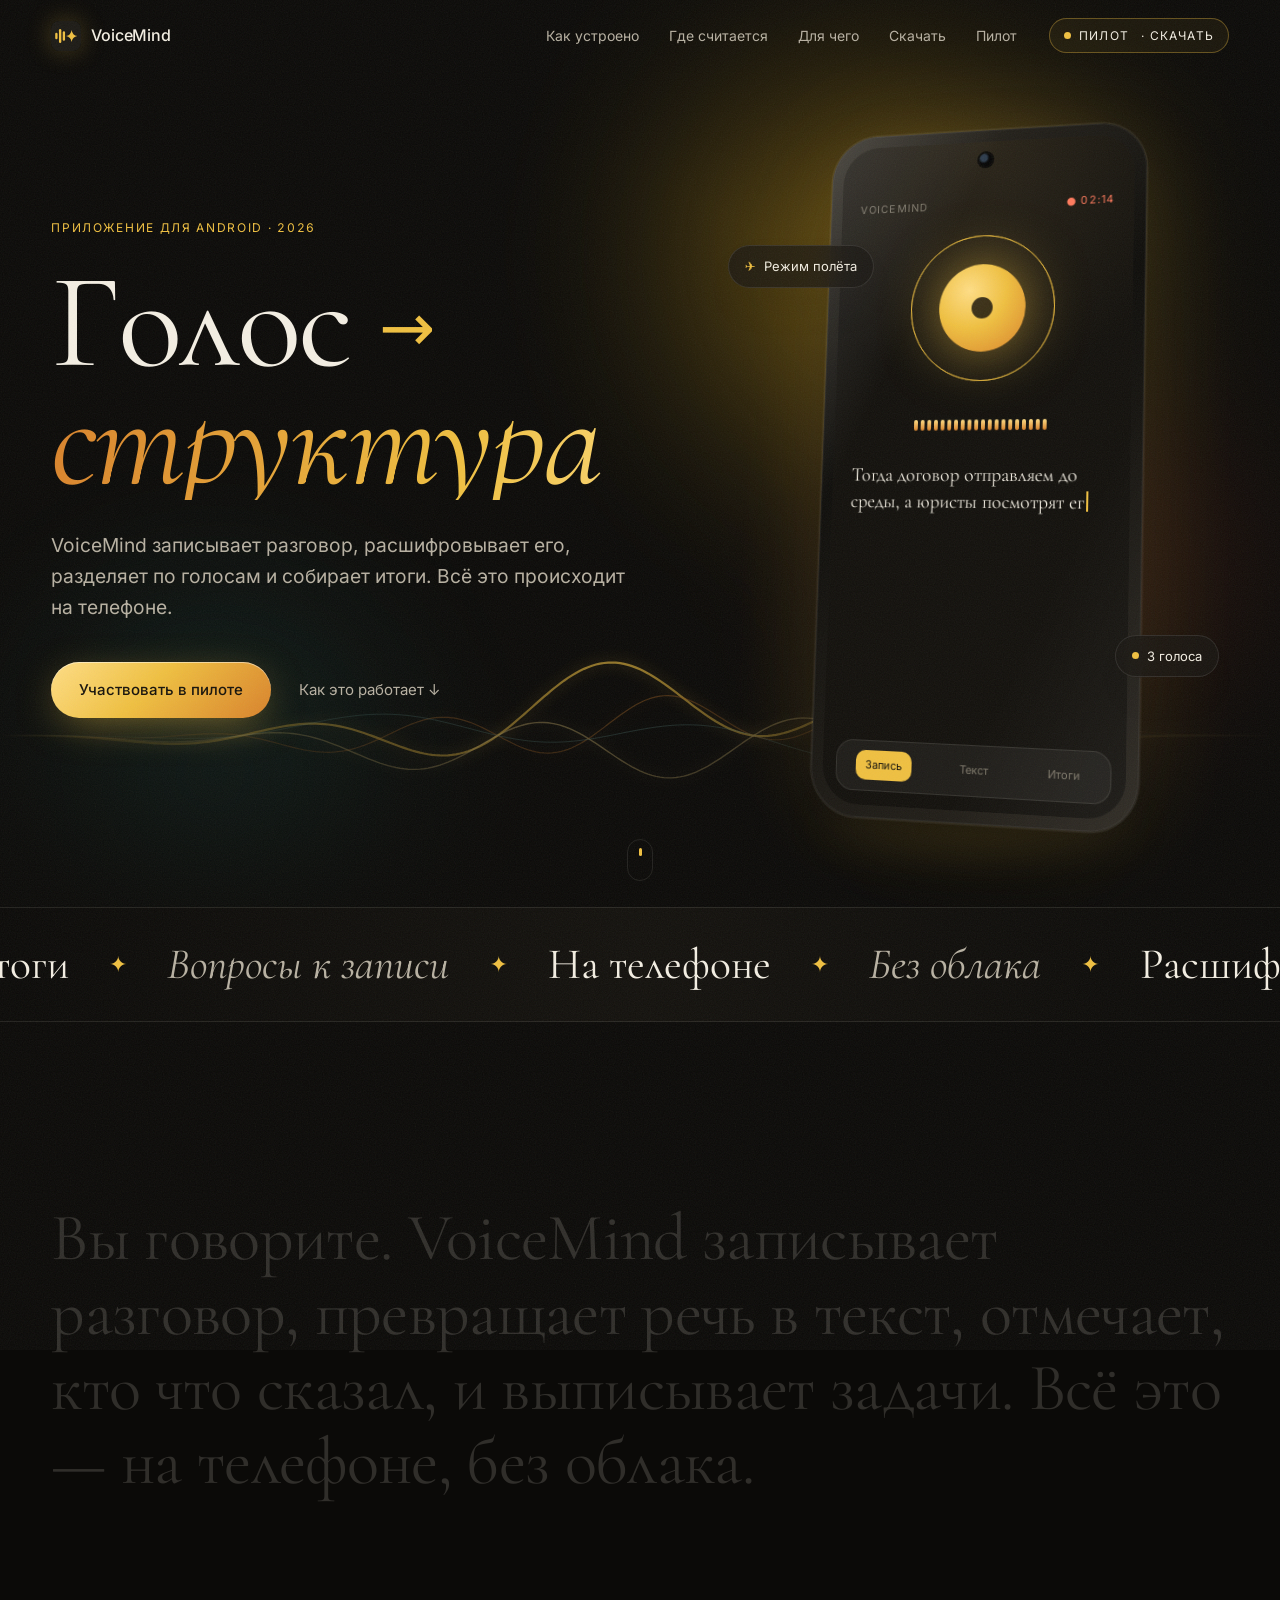
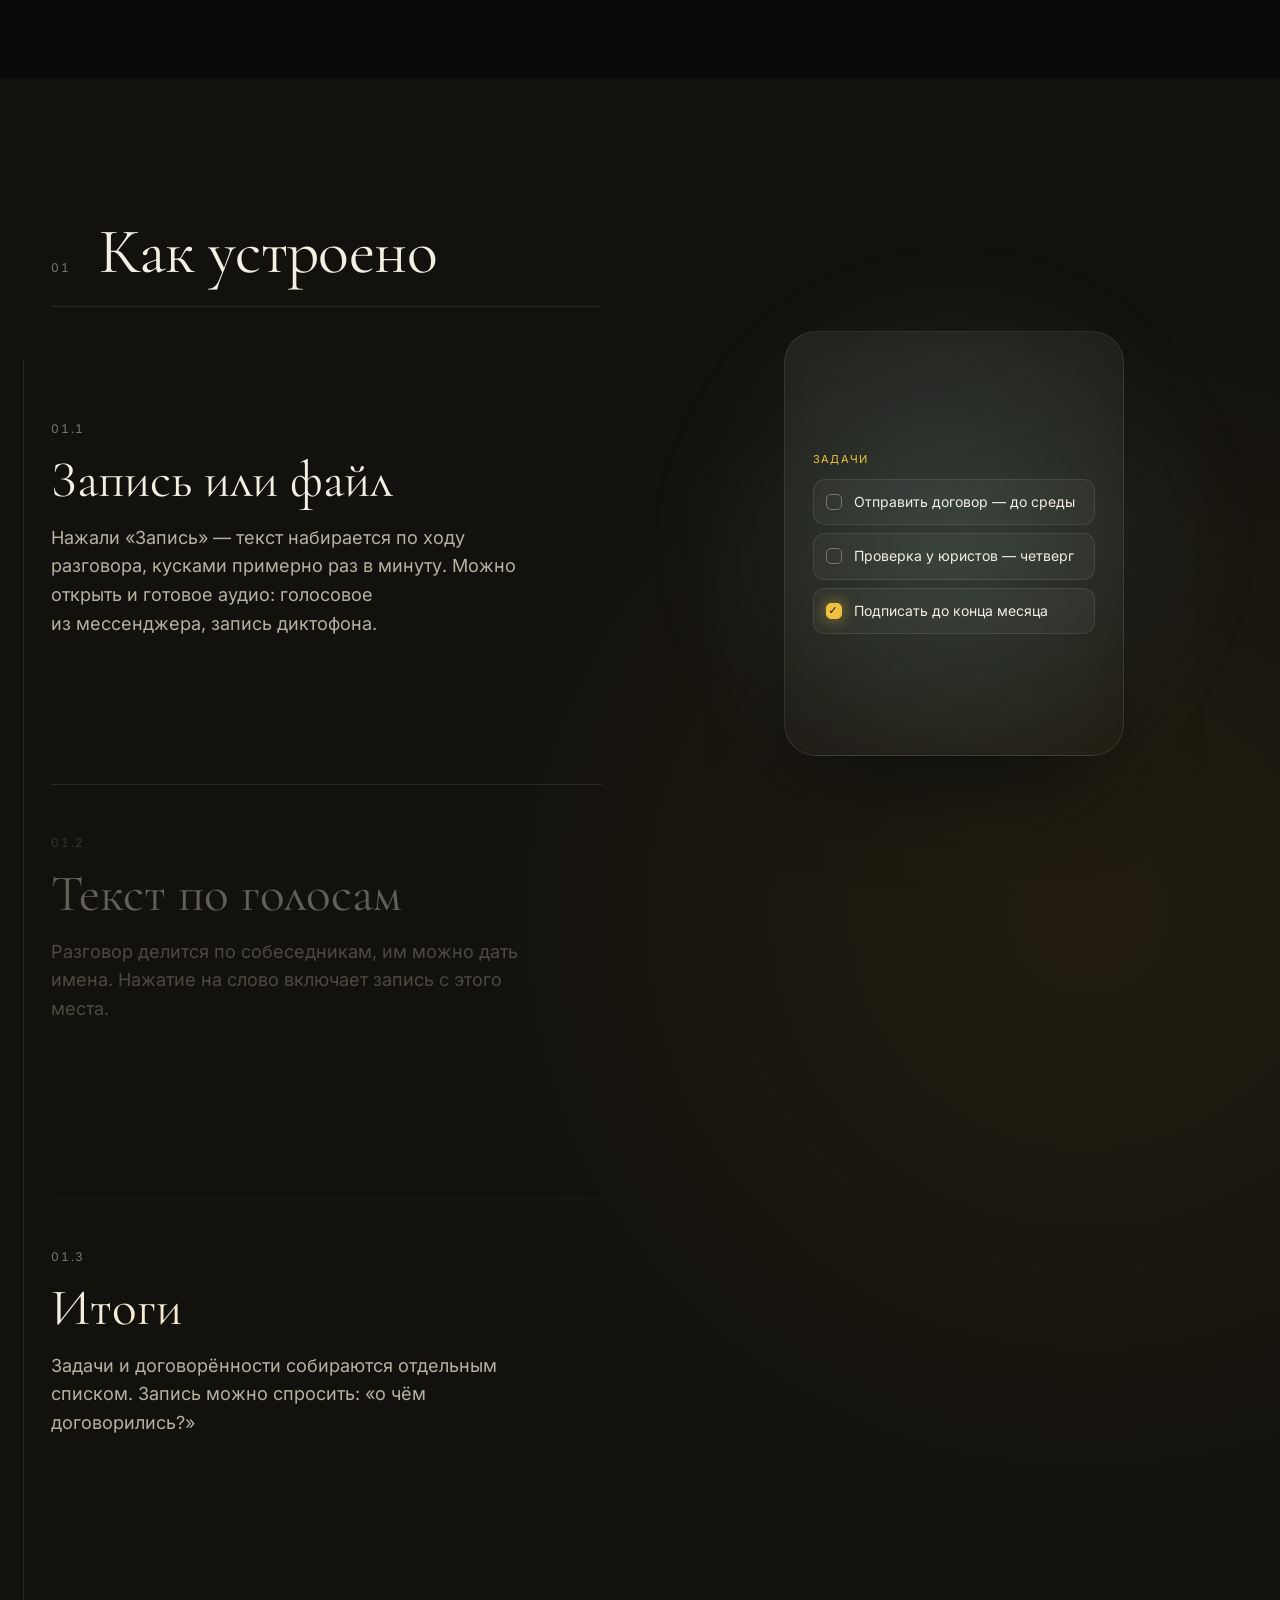
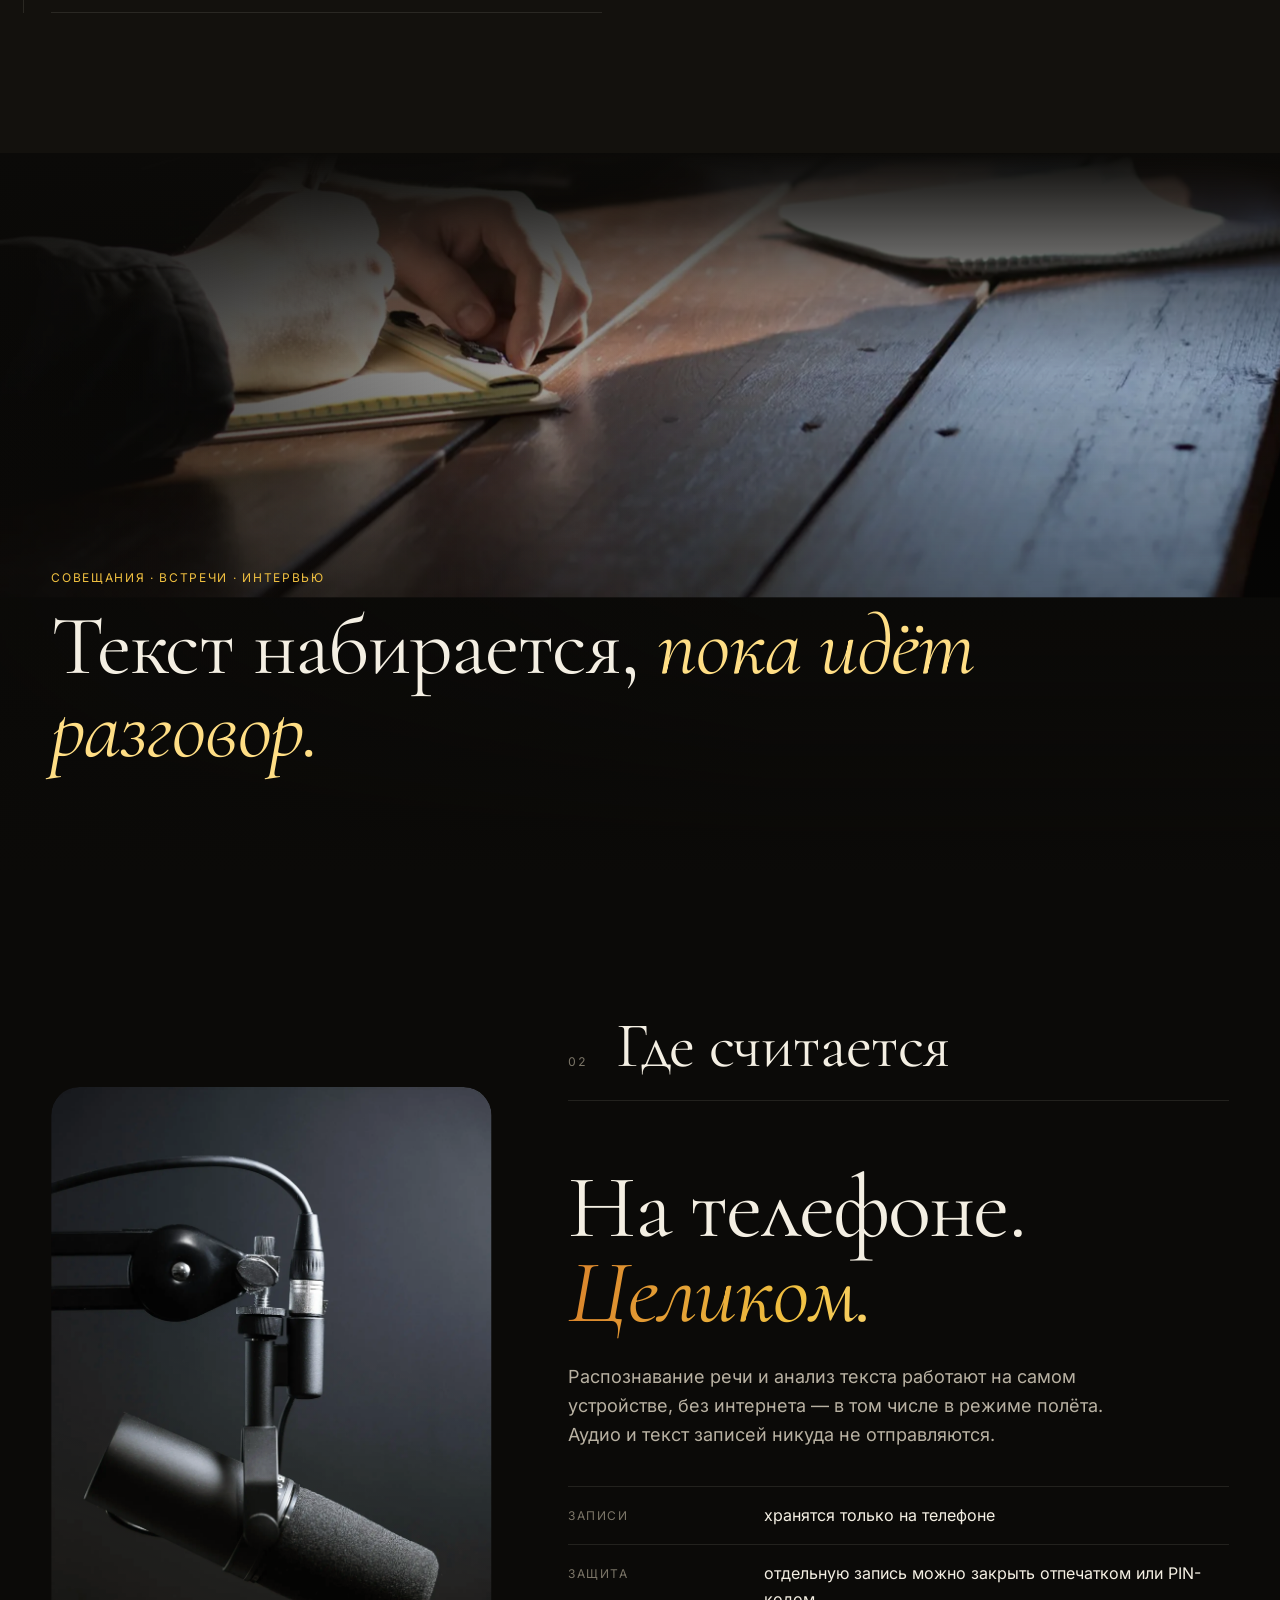
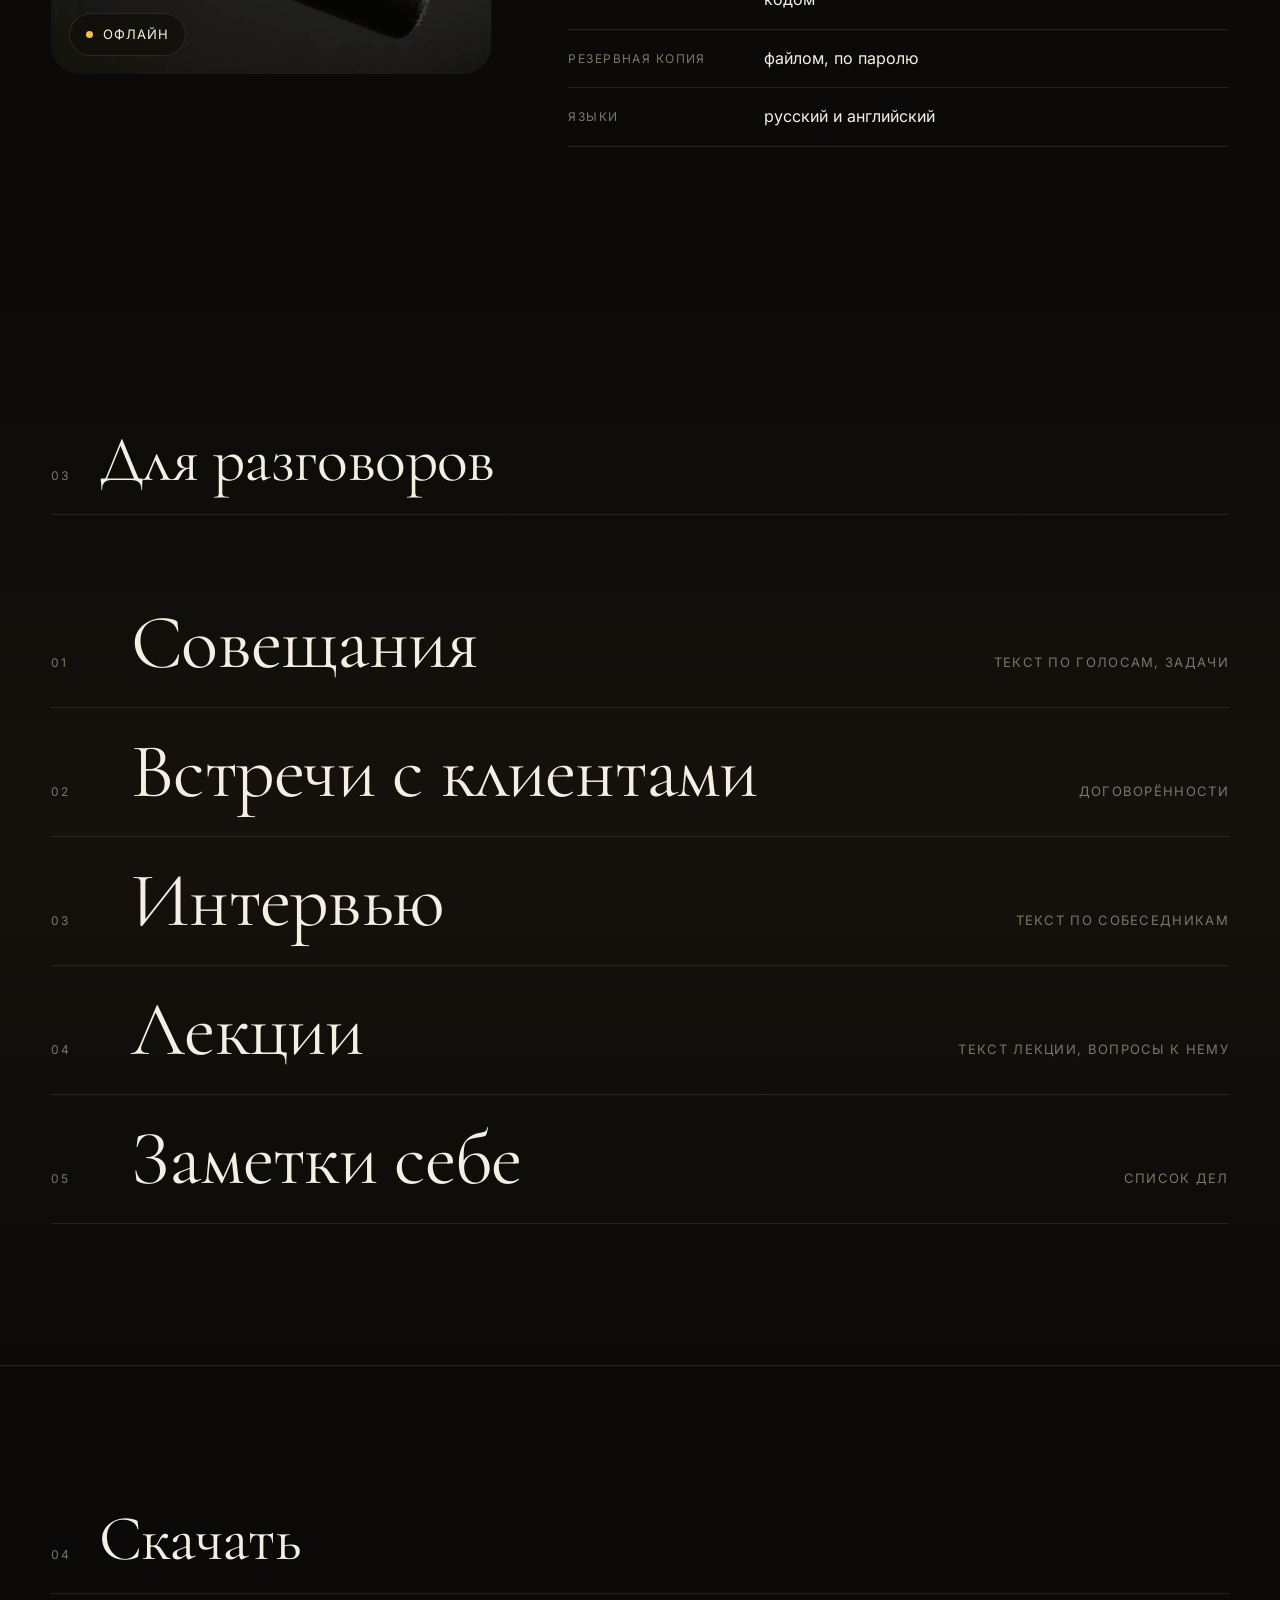
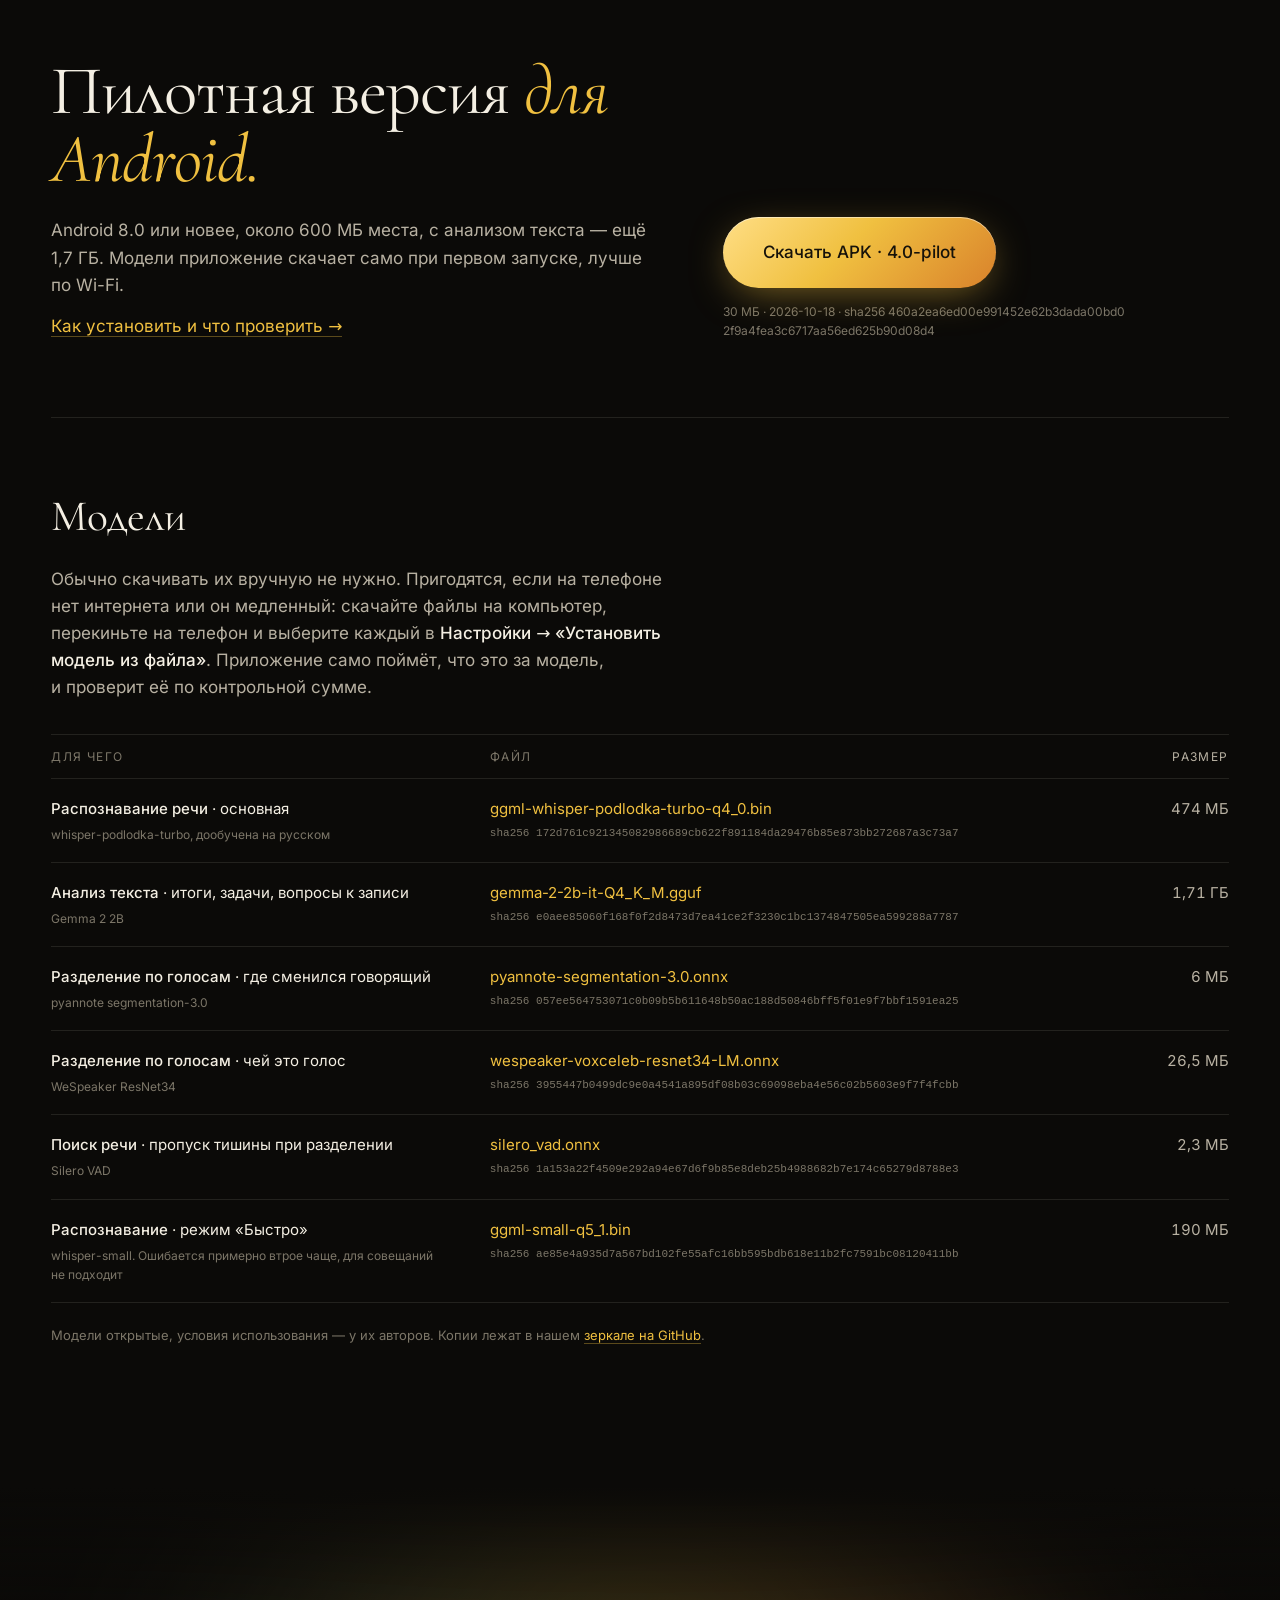
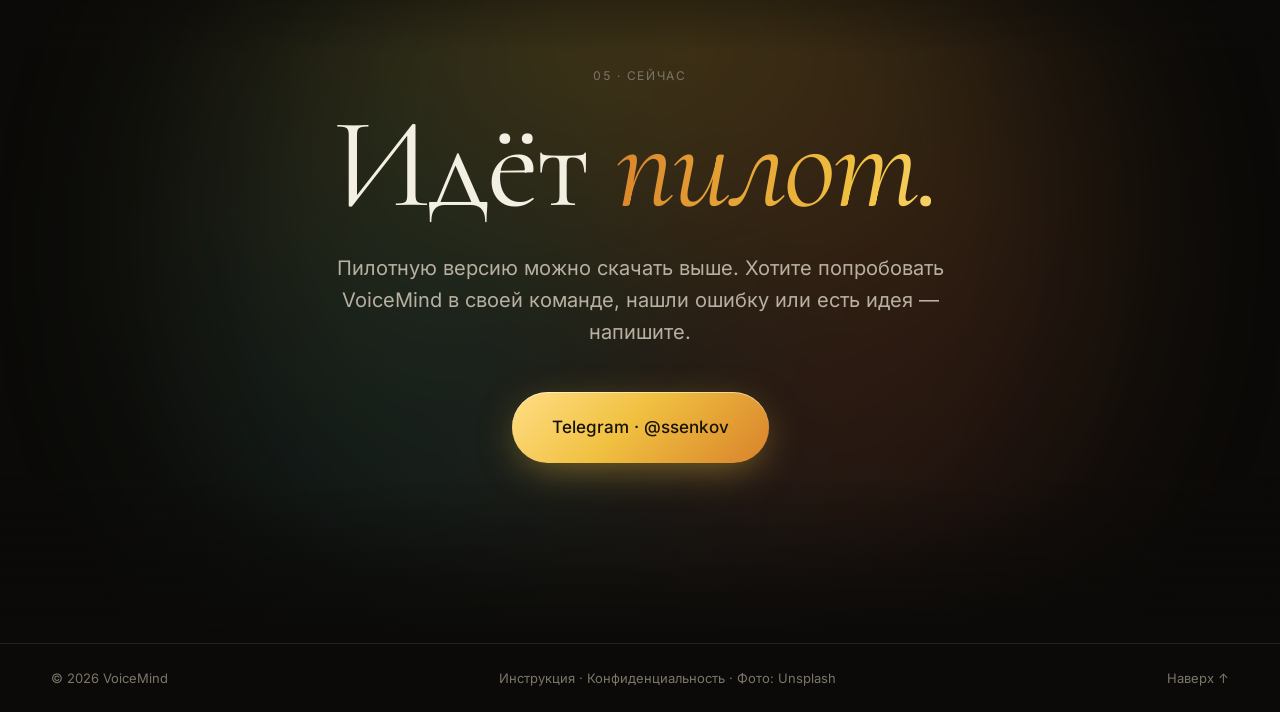
==== commit f2c36538: "Gemma: ссылка на зеркало models-v1 вместо Hugging Face Co-Authored-By: Claude Opus 5.5 <noreply@anth" ====
--- a/index.html
+++ b/index.html
@@ -257,11 +257,8 @@
             <span role="cell">474&nbsp;МБ</span>
           </div>
           <div class="models__row" role="row">
-            <!-- Пока Gemma нет в зеркале models-v1 — ссылка на Hugging Face. После
-                 scripts/upload-gemma-to-mirror.sh заменить на
-                 https://github.com/dext01/voicemind-models/releases/download/models-v1/gemma-2-2b-it-Q4_K_M.gguf -->
             <span role="cell"><b>Анализ текста</b> · итоги, задачи, вопросы к&nbsp;записи<small>Gemma 2 2B</small></span>
-            <span role="cell"><a href="https://huggingface.co/bartowski/gemma-2-2b-it-GGUF/resolve/main/gemma-2-2b-it-Q4_K_M.gguf">gemma-2-2b-it-Q4_K_M.gguf</a><small class="sha">sha256 e0aee85060f168f0f2d8473d7ea41ce2f3230c1bc1374847505ea599288a7787</small></span>
+            <span role="cell"><a href="https://github.com/dext01/voicemind-models/releases/download/models-v1/gemma-2-2b-it-Q4_K_M.gguf">gemma-2-2b-it-Q4_K_M.gguf</a><small class="sha">sha256 e0aee85060f168f0f2d8473d7ea41ce2f3230c1bc1374847505ea599288a7787</small></span>
             <span role="cell">1,71&nbsp;ГБ</span>
           </div>
           <div class="models__row" role="row">
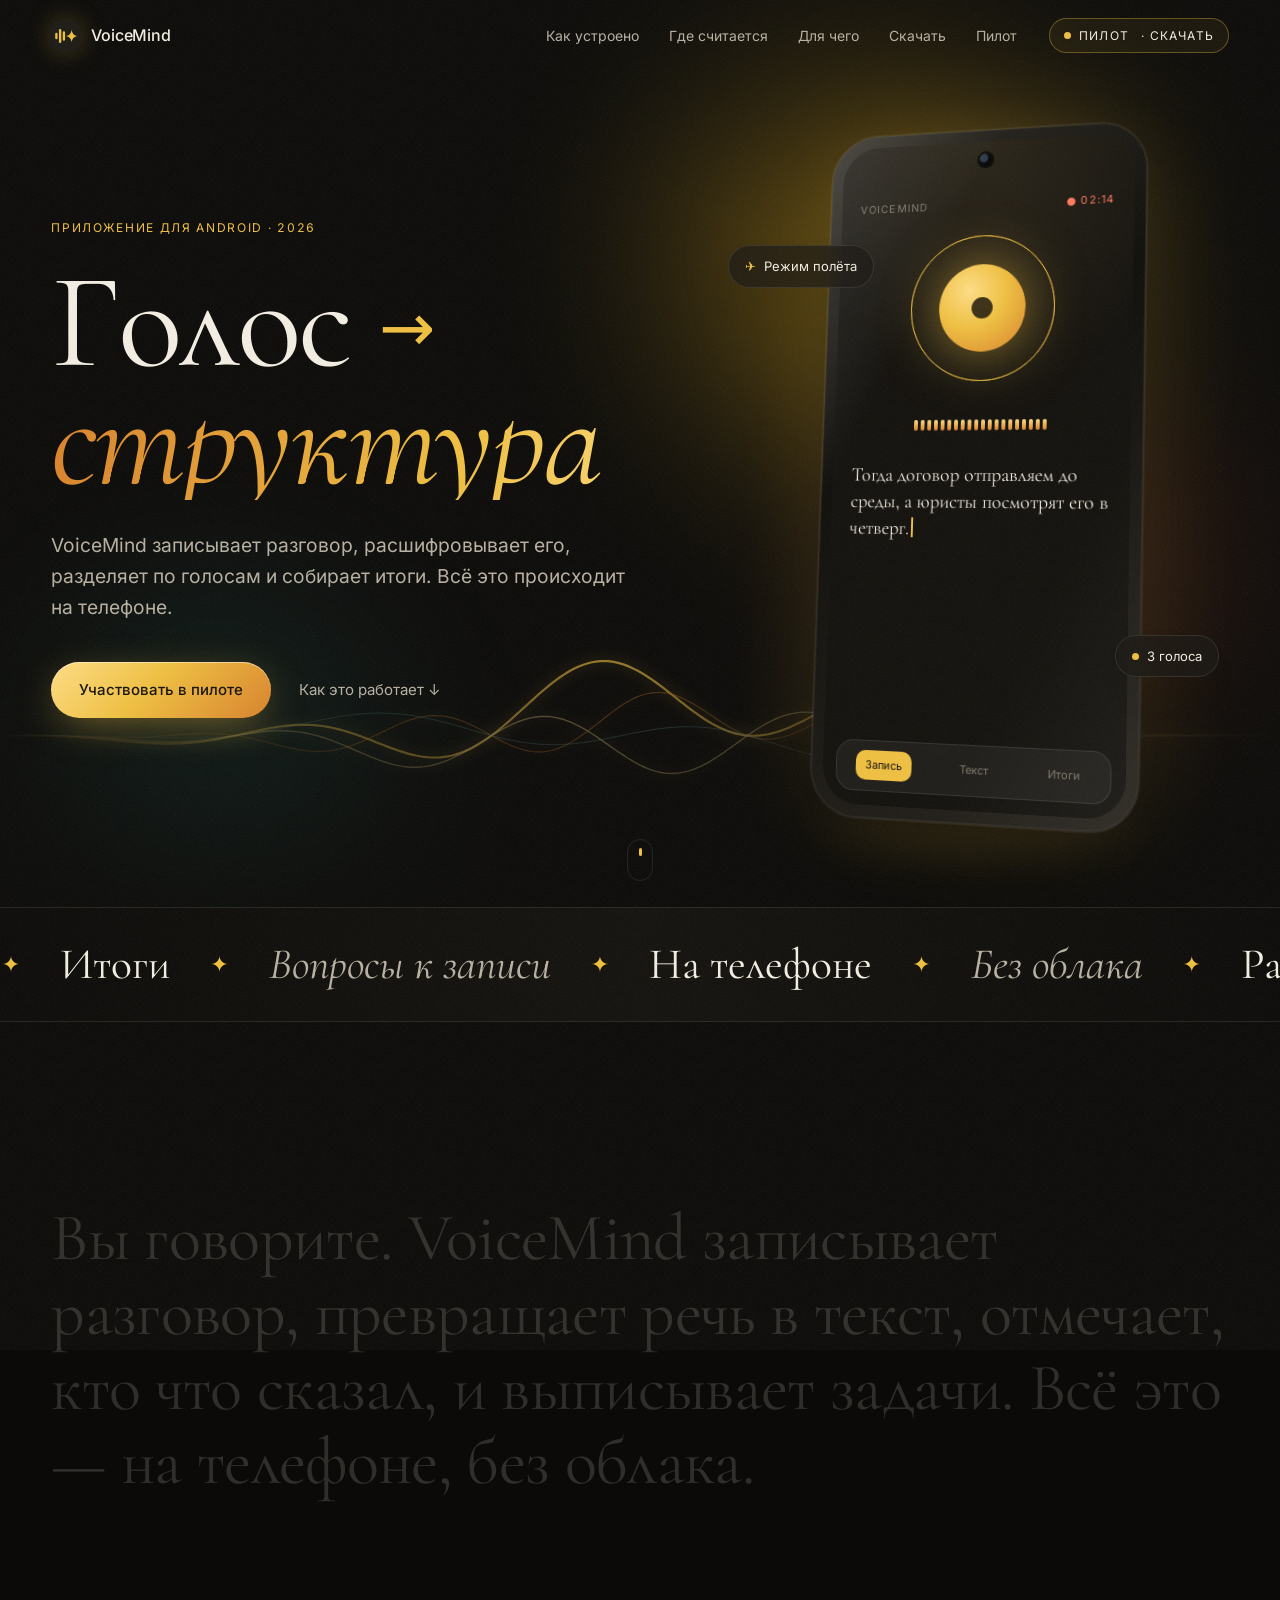
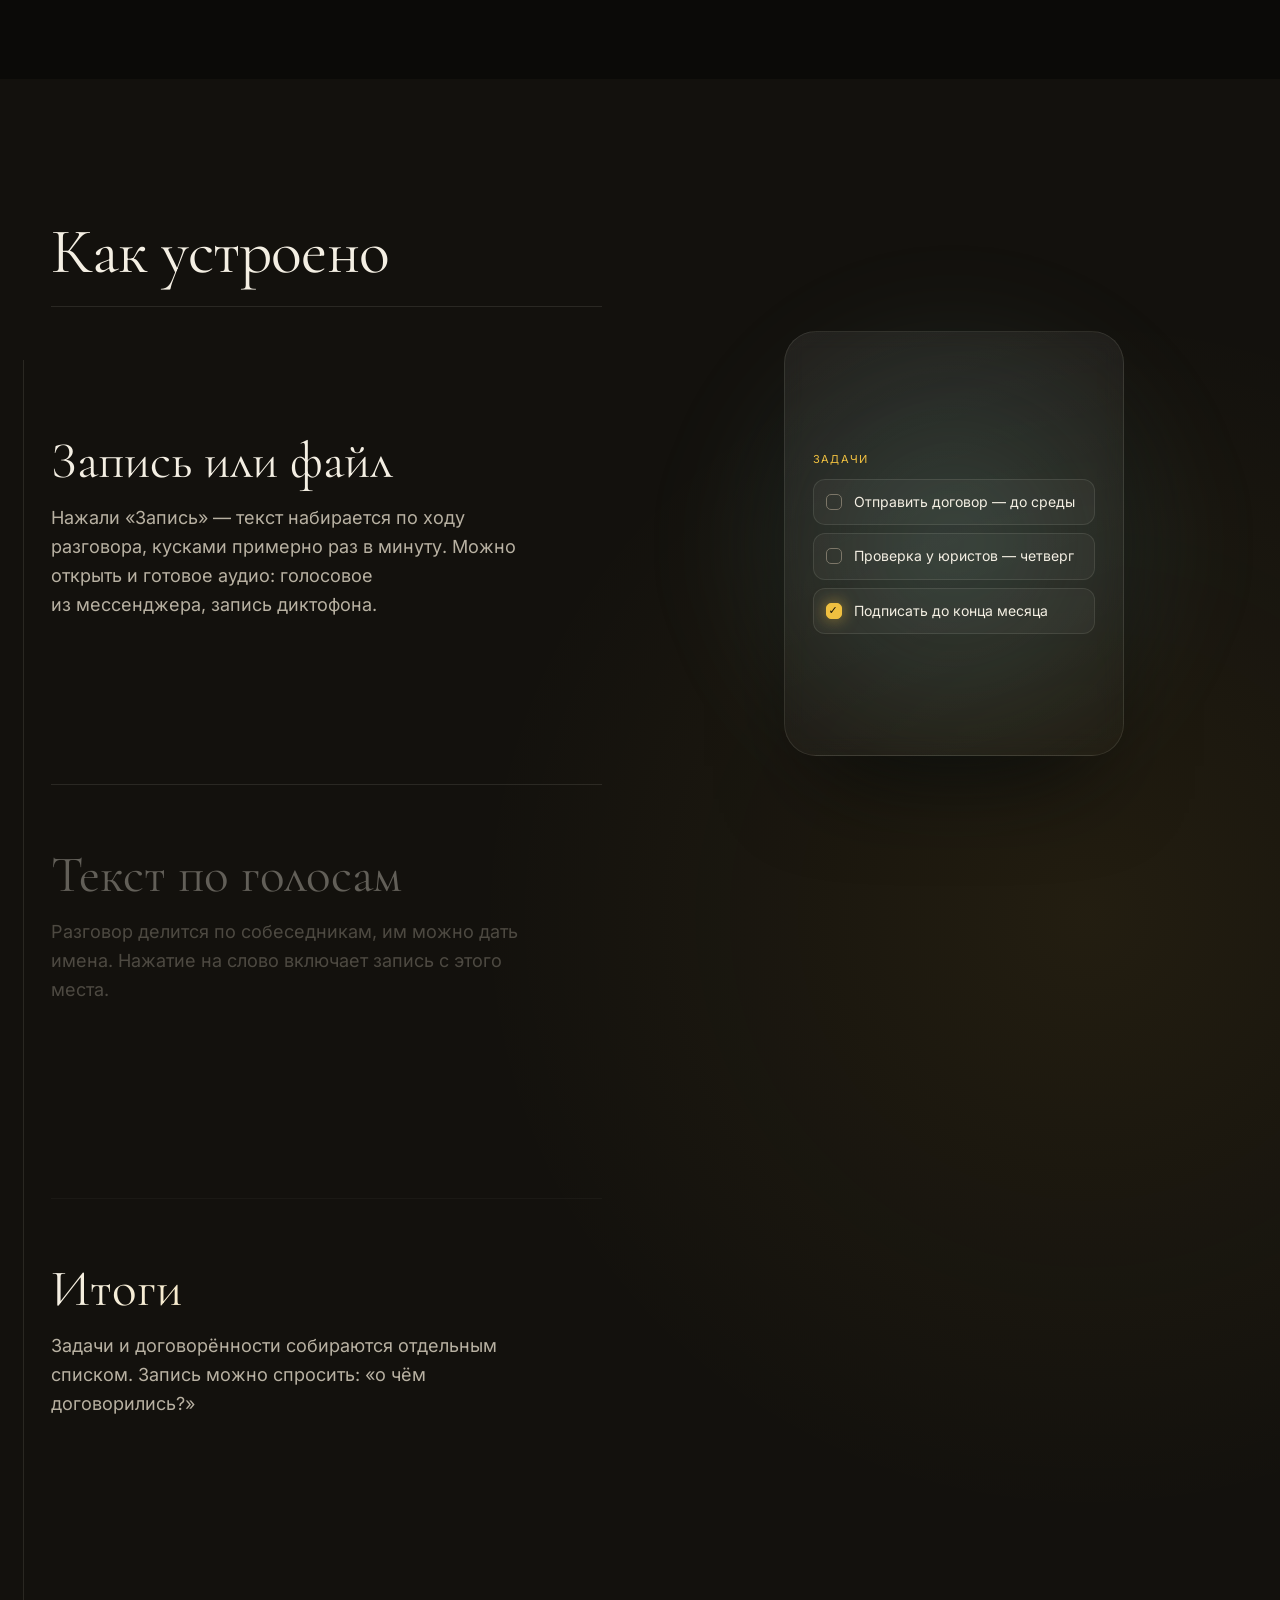
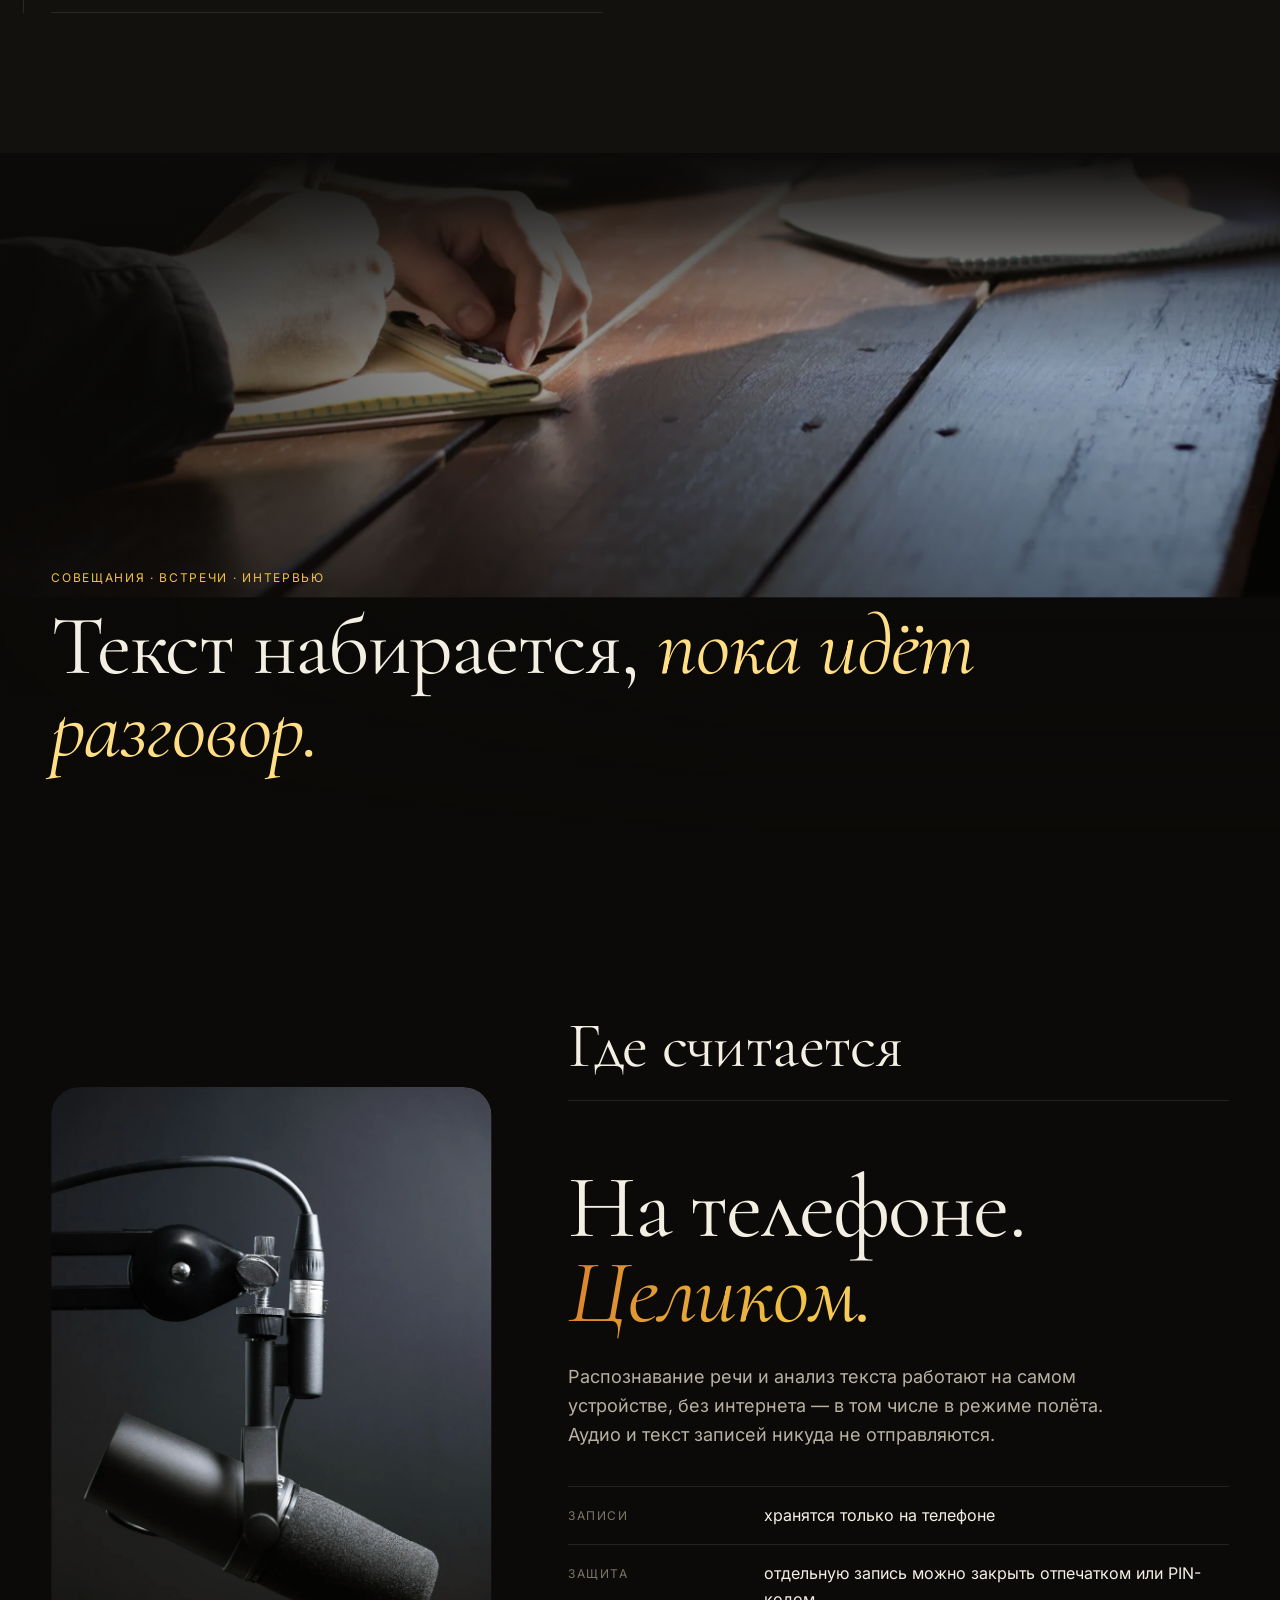
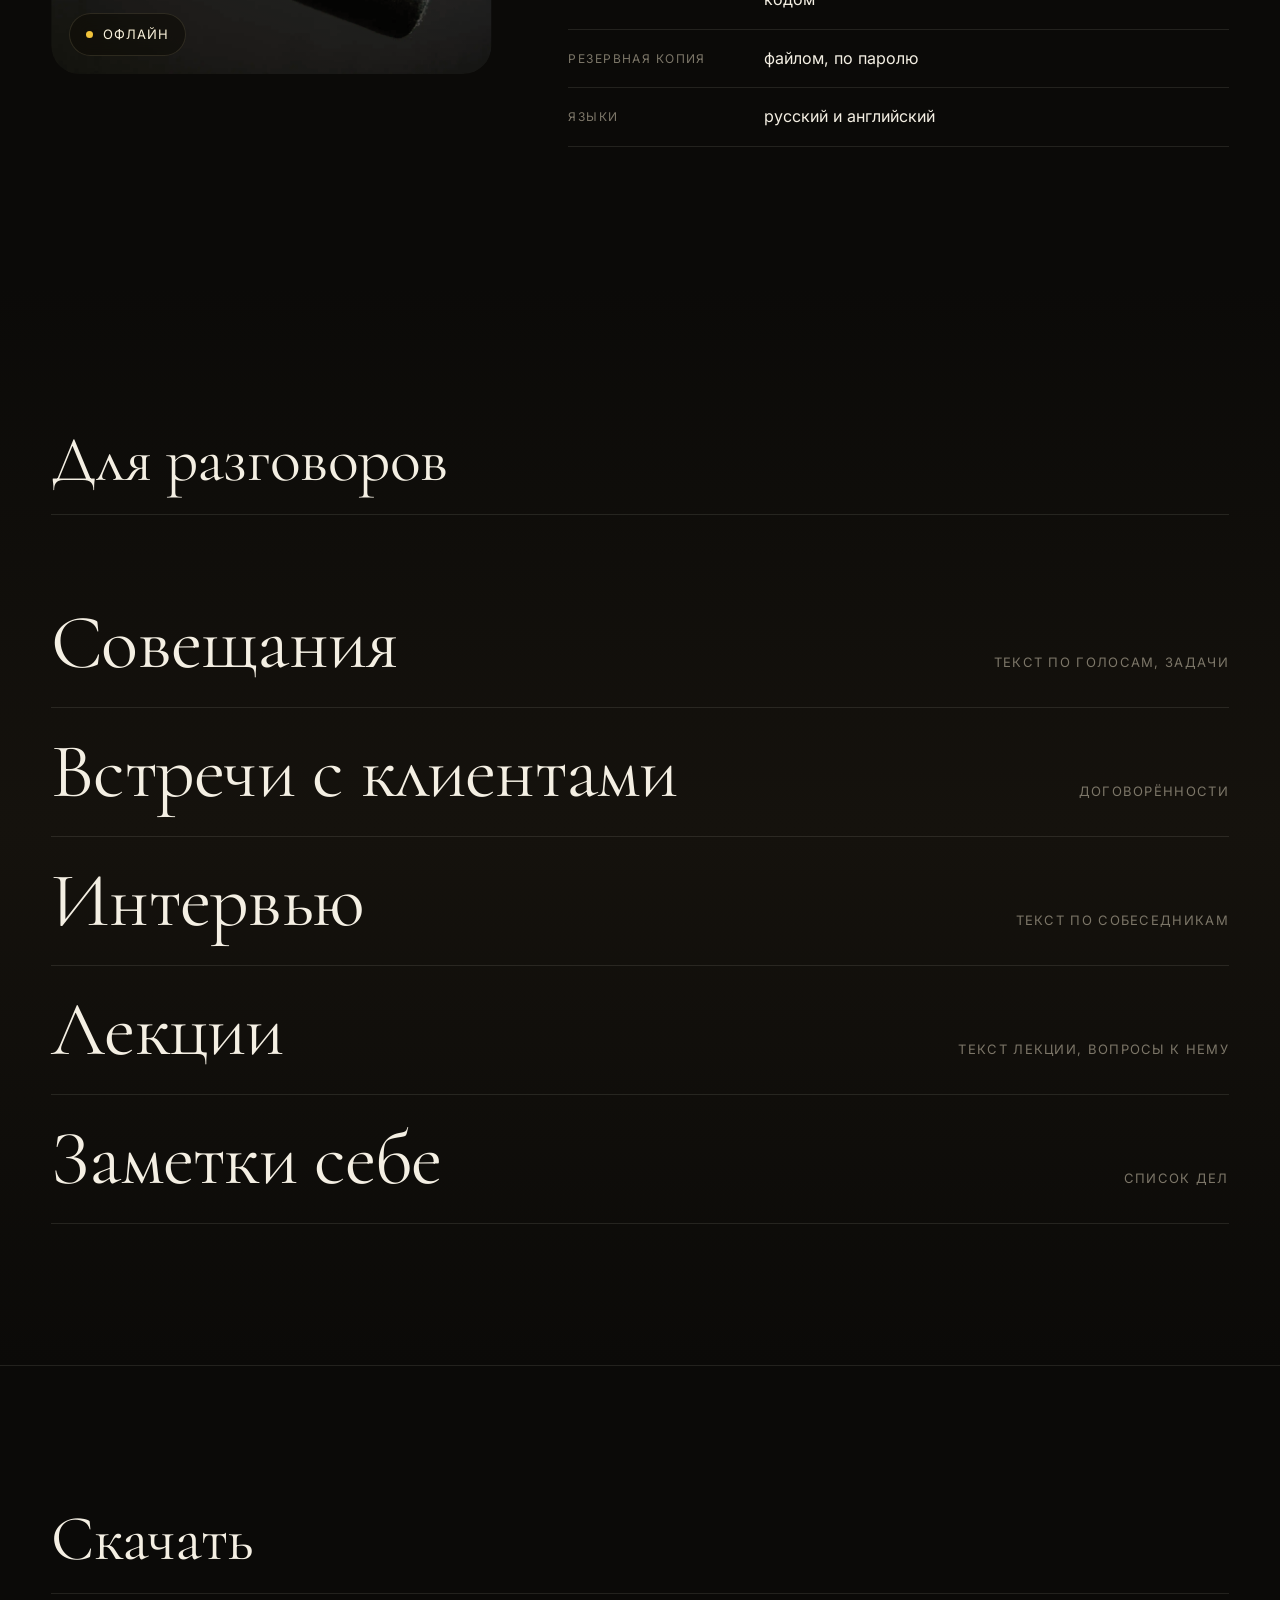
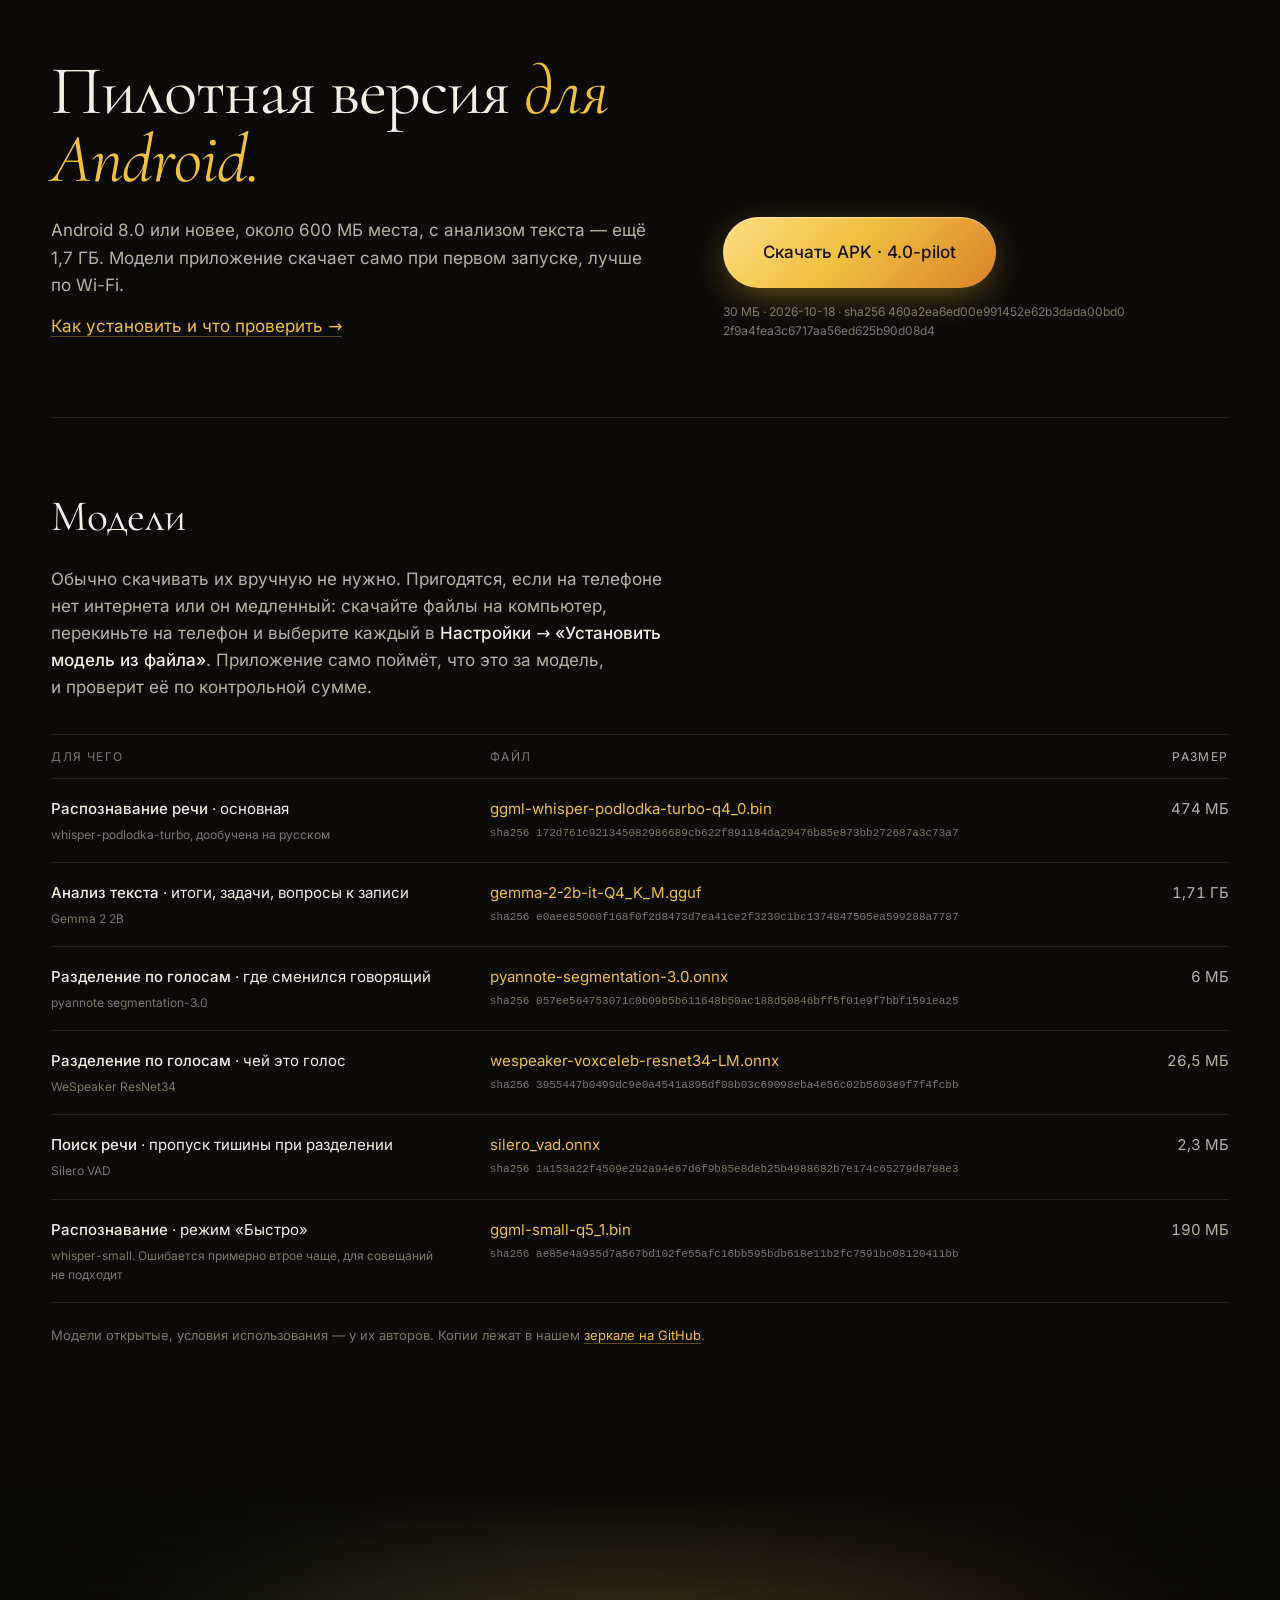
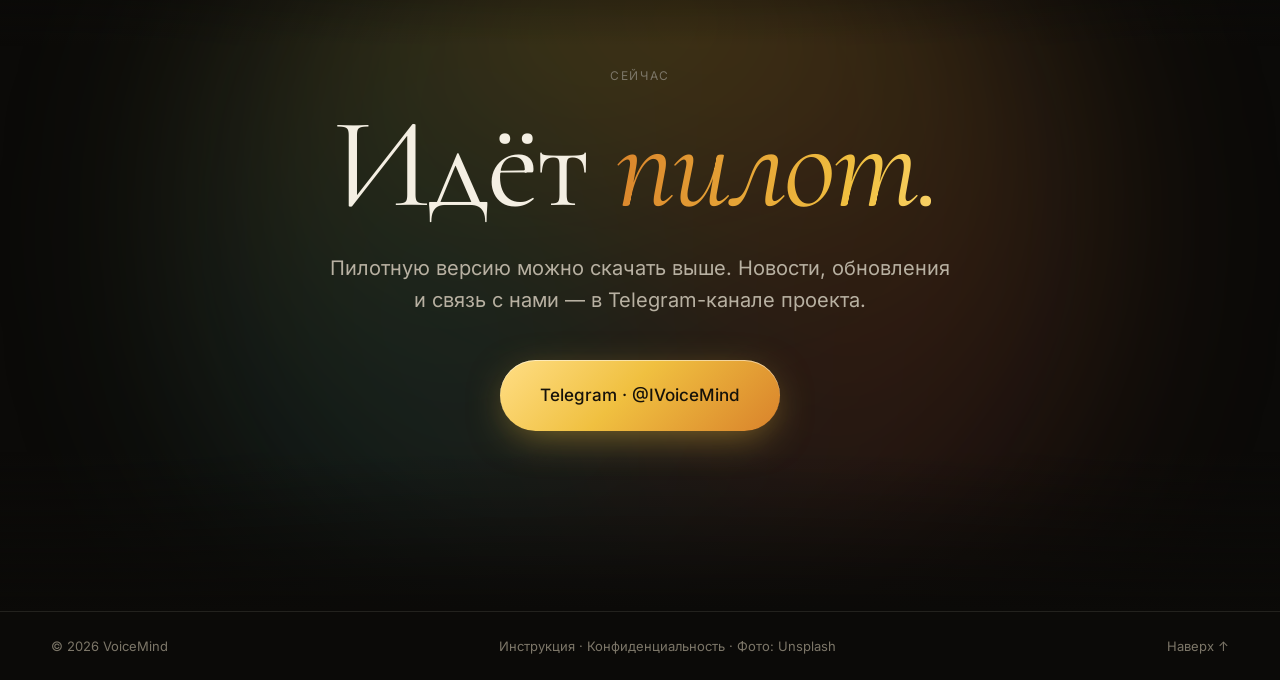
==== commit 0a8b0f5f: "Сайт: без нумерации разделов, Telegram — канал @IVoiceMind - Убраны номера 01–04, 01.1–01.3 и номера" ====
--- a/index.html
+++ b/index.html
@@ -22,7 +22,7 @@
   <link rel="apple-touch-icon" href="/assets/apple-touch-icon.png">
   <link rel="preload" href="/assets/fonts/CormorantGaramond-400-cyrillic.woff2" as="font" type="font/woff2" crossorigin>
   <link rel="stylesheet" href="/assets/fonts.css?v=4">
-  <link rel="stylesheet" href="/assets/style.css?v=5">
+  <link rel="stylesheet" href="/assets/style.css?v=6">
   <script src="/assets/main.js?v=4" defer></script>
 </head>
 <body>
@@ -137,20 +137,17 @@
     <div class="wrap how__grid">
       <div class="how__steps">
         <div class="how__line" aria-hidden="true"><i id="howLine"></i></div>
-        <div class="section__head reveal"><p class="num">01</p><h2 class="title">Как устроено</h2></div>
+        <div class="section__head reveal"><h2 class="title">Как устроено</h2></div>
 
         <article class="step" data-step="0">
-          <p class="num">01.1</p>
           <h3>Запись или файл</h3>
           <p>Нажали «Запись» — текст набирается по&nbsp;ходу разговора, кусками примерно раз в&nbsp;минуту. Можно открыть и&nbsp;готовое аудио: голосовое из&nbsp;мессенджера, запись диктофона.</p>
         </article>
         <article class="step" data-step="1">
-          <p class="num">01.2</p>
           <h3>Текст по голосам</h3>
           <p>Разговор делится по&nbsp;собеседникам, им&nbsp;можно дать имена. Нажатие на&nbsp;слово включает запись с&nbsp;этого места.</p>
         </article>
         <article class="step" data-step="2">
-          <p class="num">01.3</p>
           <h3>Итоги</h3>
           <p>Задачи и&nbsp;договорённости собираются отдельным списком. Запись можно спросить: «о&nbsp;чём договорились?»</p>
         </article>
@@ -199,7 +196,7 @@
         <div class="device__badge"><span class="pulse-dot"></span>Офлайн</div>
       </figure>
       <div class="device__text">
-        <div class="section__head reveal"><p class="num">02</p><h2 class="title">Где считается</h2></div>
+        <div class="section__head reveal"><h2 class="title">Где считается</h2></div>
         <p class="device__big reveal">На телефоне. <em class="shine">Целиком.</em></p>
         <p class="device__lead reveal">Распознавание речи и&nbsp;анализ текста работают на&nbsp;самом устройстве, без интернета — в&nbsp;том числе в&nbsp;режиме полёта. Аудио и&nbsp;текст записей никуда не&nbsp;отправляются.</p>
         <dl class="specs">
@@ -215,13 +212,13 @@
   <!-- ── 03 Для чего ─────────────────────────────────────────── -->
   <section class="kinds" id="kinds">
     <div class="wrap">
-      <div class="section__head reveal"><p class="num">03</p><h2 class="title">Для разговоров</h2></div>
+      <div class="section__head reveal"><h2 class="title">Для разговоров</h2></div>
       <ul class="index">
-        <li class="reveal" data-img="/assets/img/meeting-s.webp"><span class="index__n">01</span><span class="index__name">Совещания</span><span class="index__note">текст по голосам, задачи</span></li>
-        <li class="reveal" data-img="/assets/img/table-s.webp"><span class="index__n">02</span><span class="index__name">Встречи с&nbsp;клиентами</span><span class="index__note">договорённости</span></li>
-        <li class="reveal" data-img="/assets/img/mic-studio-s.webp"><span class="index__n">03</span><span class="index__name">Интервью</span><span class="index__note">текст по собеседникам</span></li>
-        <li class="reveal" data-img="/assets/img/lecture-s.webp"><span class="index__n">04</span><span class="index__name">Лекции</span><span class="index__note">текст лекции, вопросы к нему</span></li>
-        <li class="reveal" data-img="/assets/img/workshop-s.webp"><span class="index__n">05</span><span class="index__name">Заметки себе</span><span class="index__note">список дел</span></li>
+        <li class="reveal" data-img="/assets/img/meeting-s.webp"><span class="index__name">Совещания</span><span class="index__note">текст по голосам, задачи</span></li>
+        <li class="reveal" data-img="/assets/img/table-s.webp"><span class="index__name">Встречи с&nbsp;клиентами</span><span class="index__note">договорённости</span></li>
+        <li class="reveal" data-img="/assets/img/mic-studio-s.webp"><span class="index__name">Интервью</span><span class="index__note">текст по собеседникам</span></li>
+        <li class="reveal" data-img="/assets/img/lecture-s.webp"><span class="index__name">Лекции</span><span class="index__note">текст лекции, вопросы к нему</span></li>
+        <li class="reveal" data-img="/assets/img/workshop-s.webp"><span class="index__name">Заметки себе</span><span class="index__note">список дел</span></li>
       </ul>
     </div>
     <div class="float-img" id="floatImg" aria-hidden="true"><img alt=""></div>
@@ -230,7 +227,7 @@
   <!-- ── 04 Скачать ──────────────────────────────────────────── -->
   <section class="download" id="download">
     <div class="wrap">
-      <div class="section__head reveal"><p class="num">04</p><h2 class="title">Скачать</h2></div>
+      <div class="section__head reveal"><h2 class="title">Скачать</h2></div>
 
       <div class="dl__app reveal">
         <div>
@@ -241,7 +238,7 @@
         <div class="dl__cta">
           <!-- href, версию и сумму подставляет скрипт внизу страницы из /download/latest.json
                (его пишет scripts/build-pilot.sh в репозитории приложения). -->
-          <a class="btn btn--big is-off" id="apkBtn" href="https://t.me/ssenkov"><span id="apkLabel">APK скоро&nbsp;— напишите в&nbsp;Telegram</span></a>
+          <a class="btn btn--big is-off" id="apkBtn" href="https://t.me/IVoiceMind"><span id="apkLabel">APK скоро&nbsp;— следите в&nbsp;Telegram</span></a>
           <p class="dl__meta" id="apkMeta">Сборка готовится.</p>
         </div>
       </div>
@@ -291,10 +288,10 @@
   <section class="pilot" id="pilot">
     <div class="pilot__glow" aria-hidden="true"></div>
     <div class="wrap pilot__inner">
-      <p class="num reveal">05 · Сейчас</p>
+      <p class="num reveal">Сейчас</p>
       <p class="pilot__big reveal">Идёт <em class="shine">пилот.</em></p>
-      <p class="pilot__lead reveal">Пилотную версию можно скачать выше. Хотите попробовать VoiceMind в&nbsp;своей команде, нашли ошибку или есть идея — напишите.</p>
-      <a class="btn btn--big reveal" href="https://t.me/ssenkov"><span>Telegram&nbsp;·&nbsp;@ssenkov</span></a>
+      <p class="pilot__lead reveal">Пилотную версию можно скачать выше. Новости, обновления и&nbsp;связь с&nbsp;нами — в&nbsp;Telegram-канале проекта.</p>
+      <a class="btn btn--big reveal" href="https://t.me/IVoiceMind"><span>Telegram&nbsp;·&nbsp;@IVoiceMind</span></a>
     </div>
   </section>
 
--- a/assets/style.css
+++ b/assets/style.css
@@ -241,10 +241,9 @@
 
 /* ── 03 Для чего ──────────────────────────────────────────── */
 .kinds { position: relative; padding: clamp(90px, 11vw, 160px) 0; background: linear-gradient(180deg, var(--bg), #15120D 50%, var(--bg)); }
-.index li { position: relative; display: grid; grid-template-columns: 60px 1fr auto; align-items: baseline; gap: 20px; padding: clamp(16px, 2vw, 26px) 0; border-bottom: 1px solid var(--rule); cursor: default; }
+.index li { position: relative; display: grid; grid-template-columns: 1fr auto; align-items: baseline; gap: 20px; padding: clamp(16px, 2vw, 26px) 0; border-bottom: 1px solid var(--rule); cursor: default; }
 .index li::before { content: ""; position: absolute; inset: 0; background: linear-gradient(90deg, rgba(240, 192, 64, .1), transparent 70%); opacity: 0; transition: opacity .4s; }
 .index li:hover::before { opacity: 1; }
-.index__n { font-size: 12px; letter-spacing: .12em; color: var(--muted); }
 .index__name { font-family: var(--serif); font-size: clamp(38px, 6vw, 88px); line-height: 1; letter-spacing: -.01em; transition: transform .5s var(--ease), color .4s; }
 .index li:hover .index__name { transform: translateX(18px); color: var(--gold-2); font-style: italic; }
 .index__note { font-size: 13px; letter-spacing: .1em; text-transform: uppercase; color: var(--muted); text-align: right; }
@@ -315,7 +314,6 @@
   .chip--2 { right: -4px; }
   .specs div { grid-template-columns: 1fr; gap: 4px; }
   .index li { grid-template-columns: 1fr; gap: 6px; }
-  .index__n { display: none; }
   .index__note { text-align: left; }
   .float-img { display: none; }
   .foot__mid { display: none; }
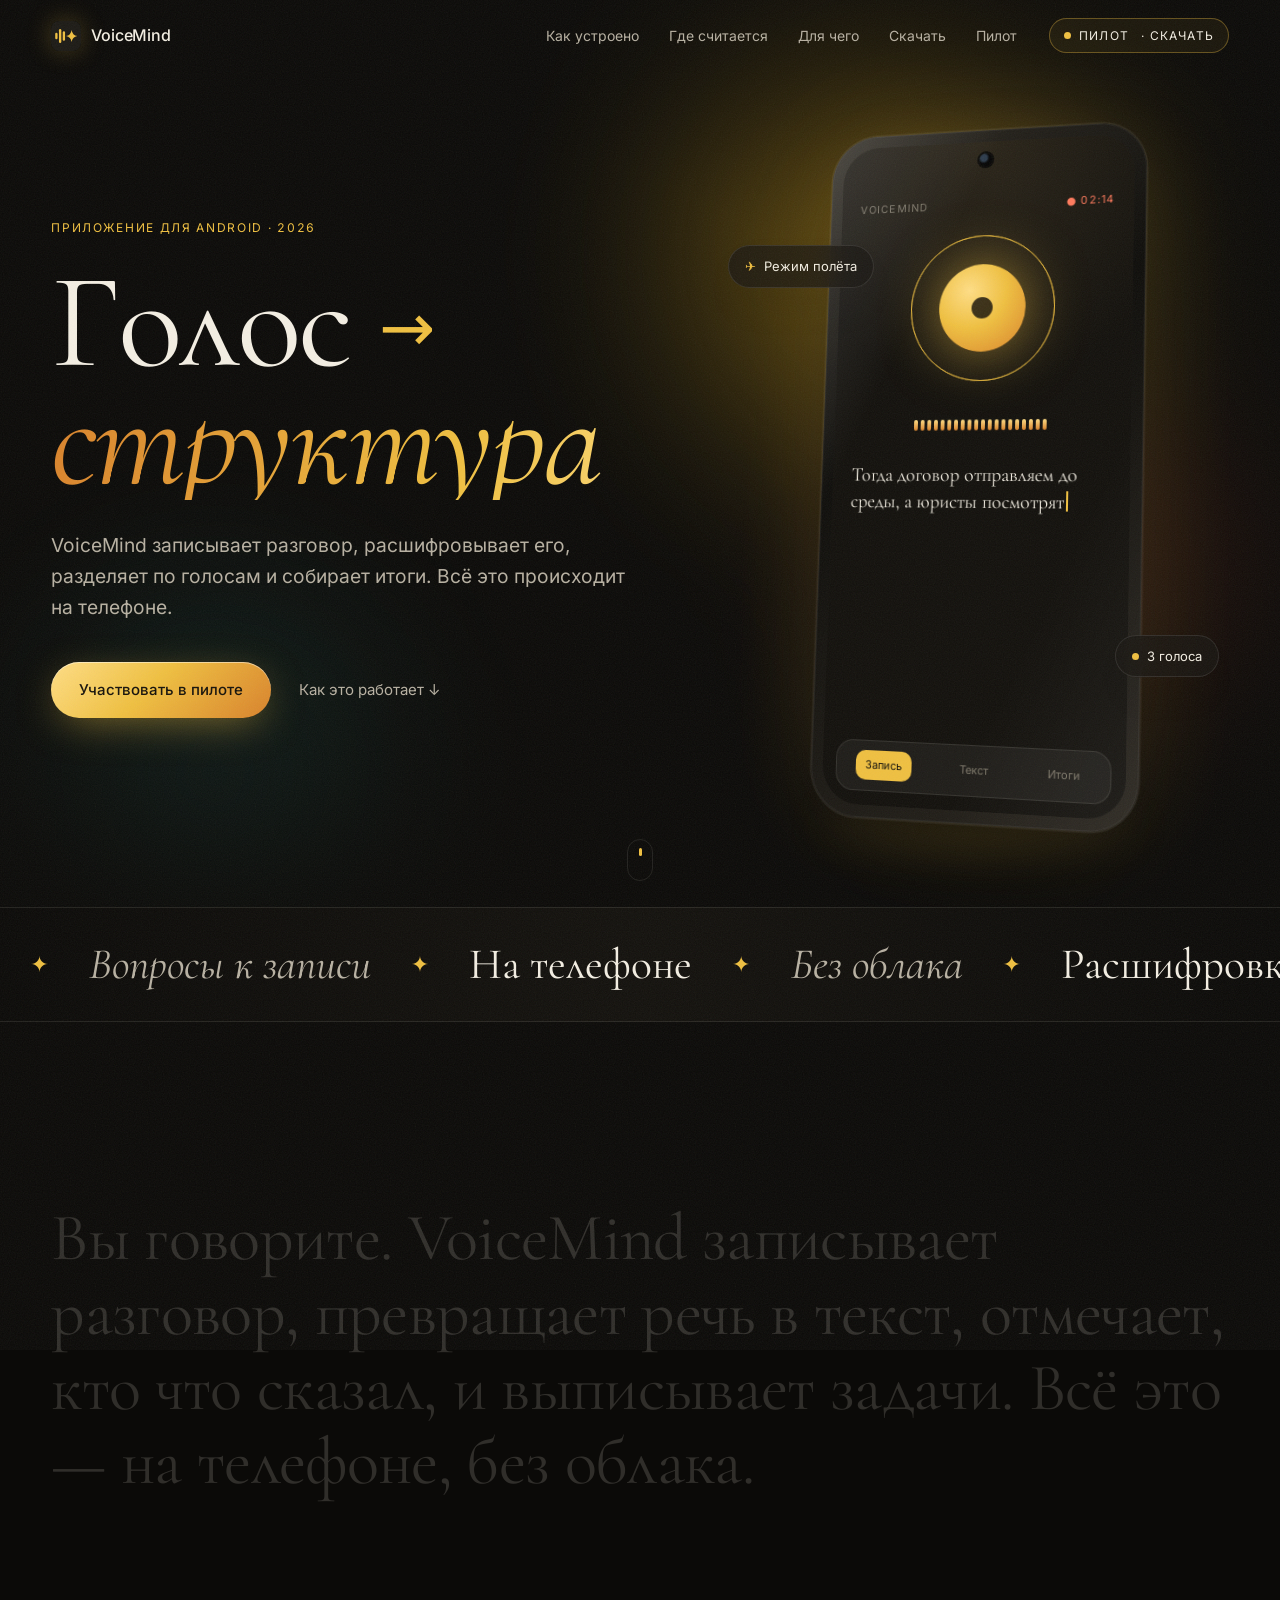
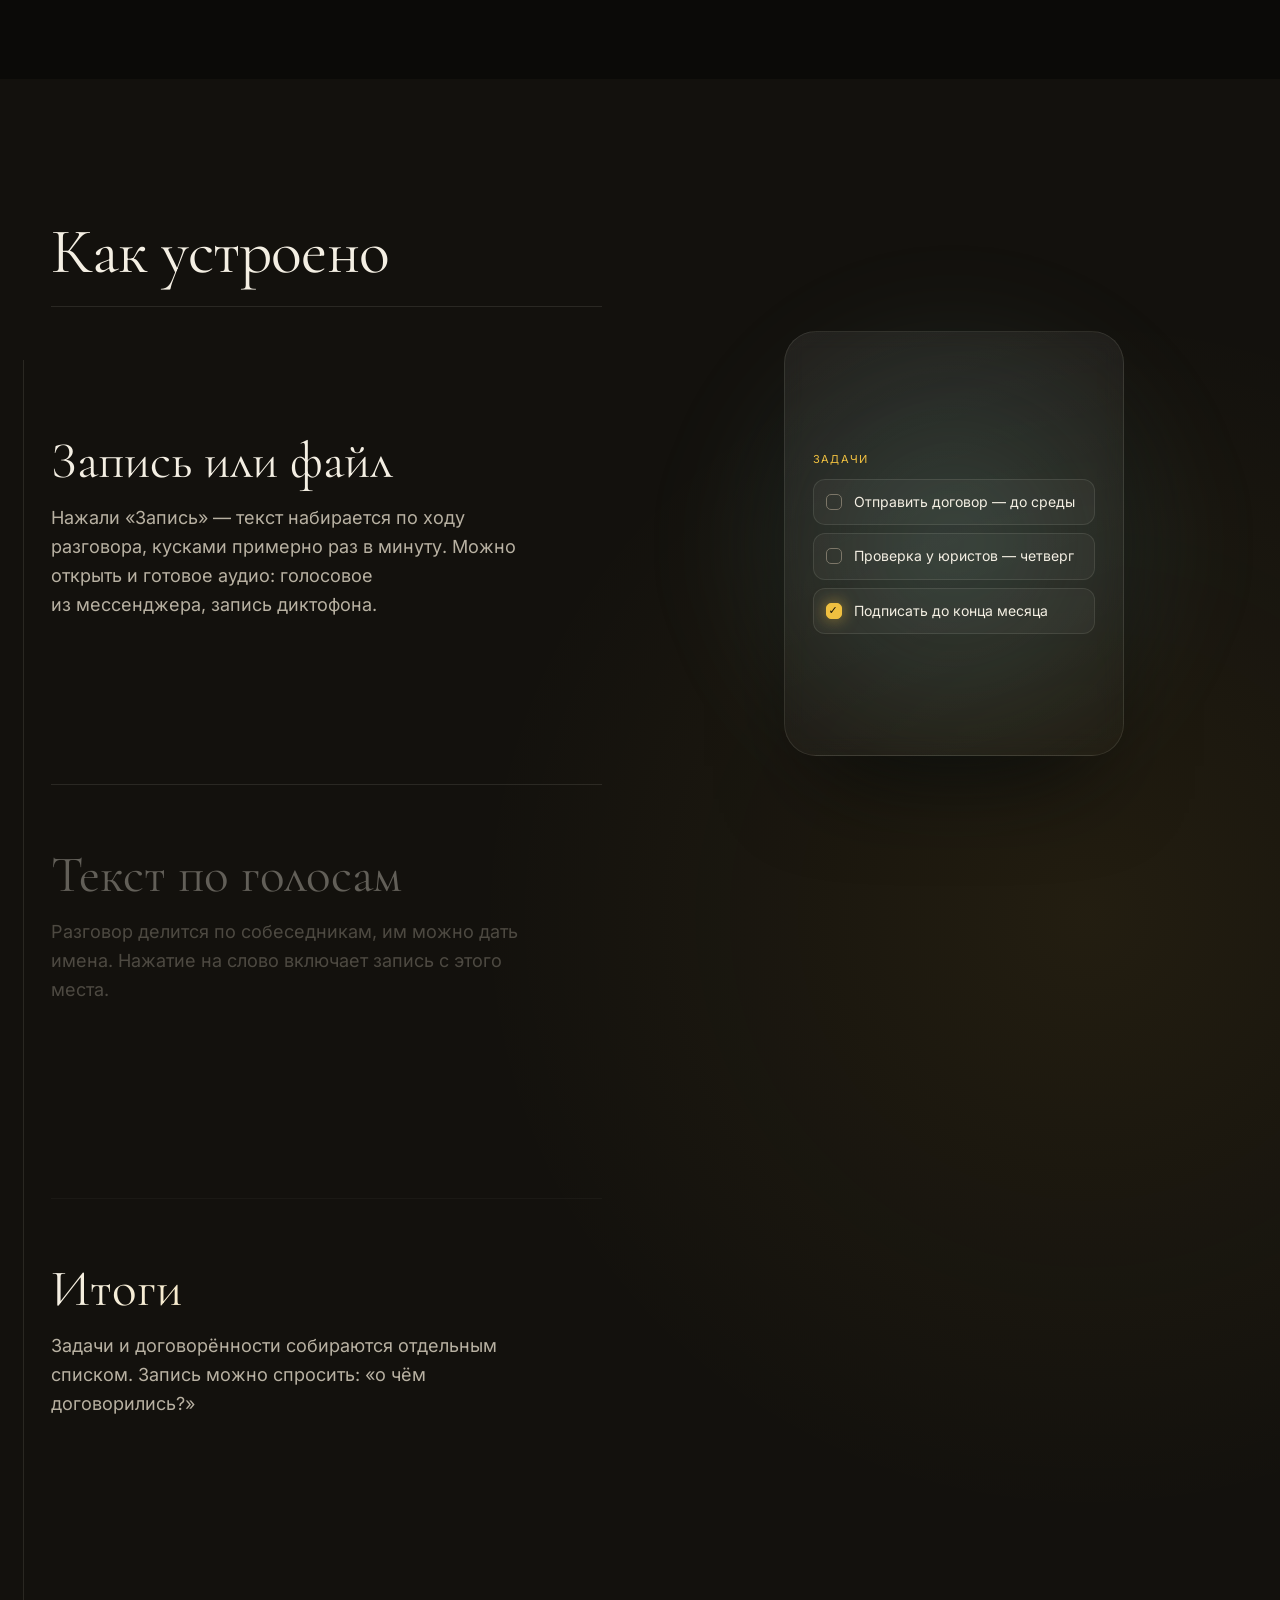
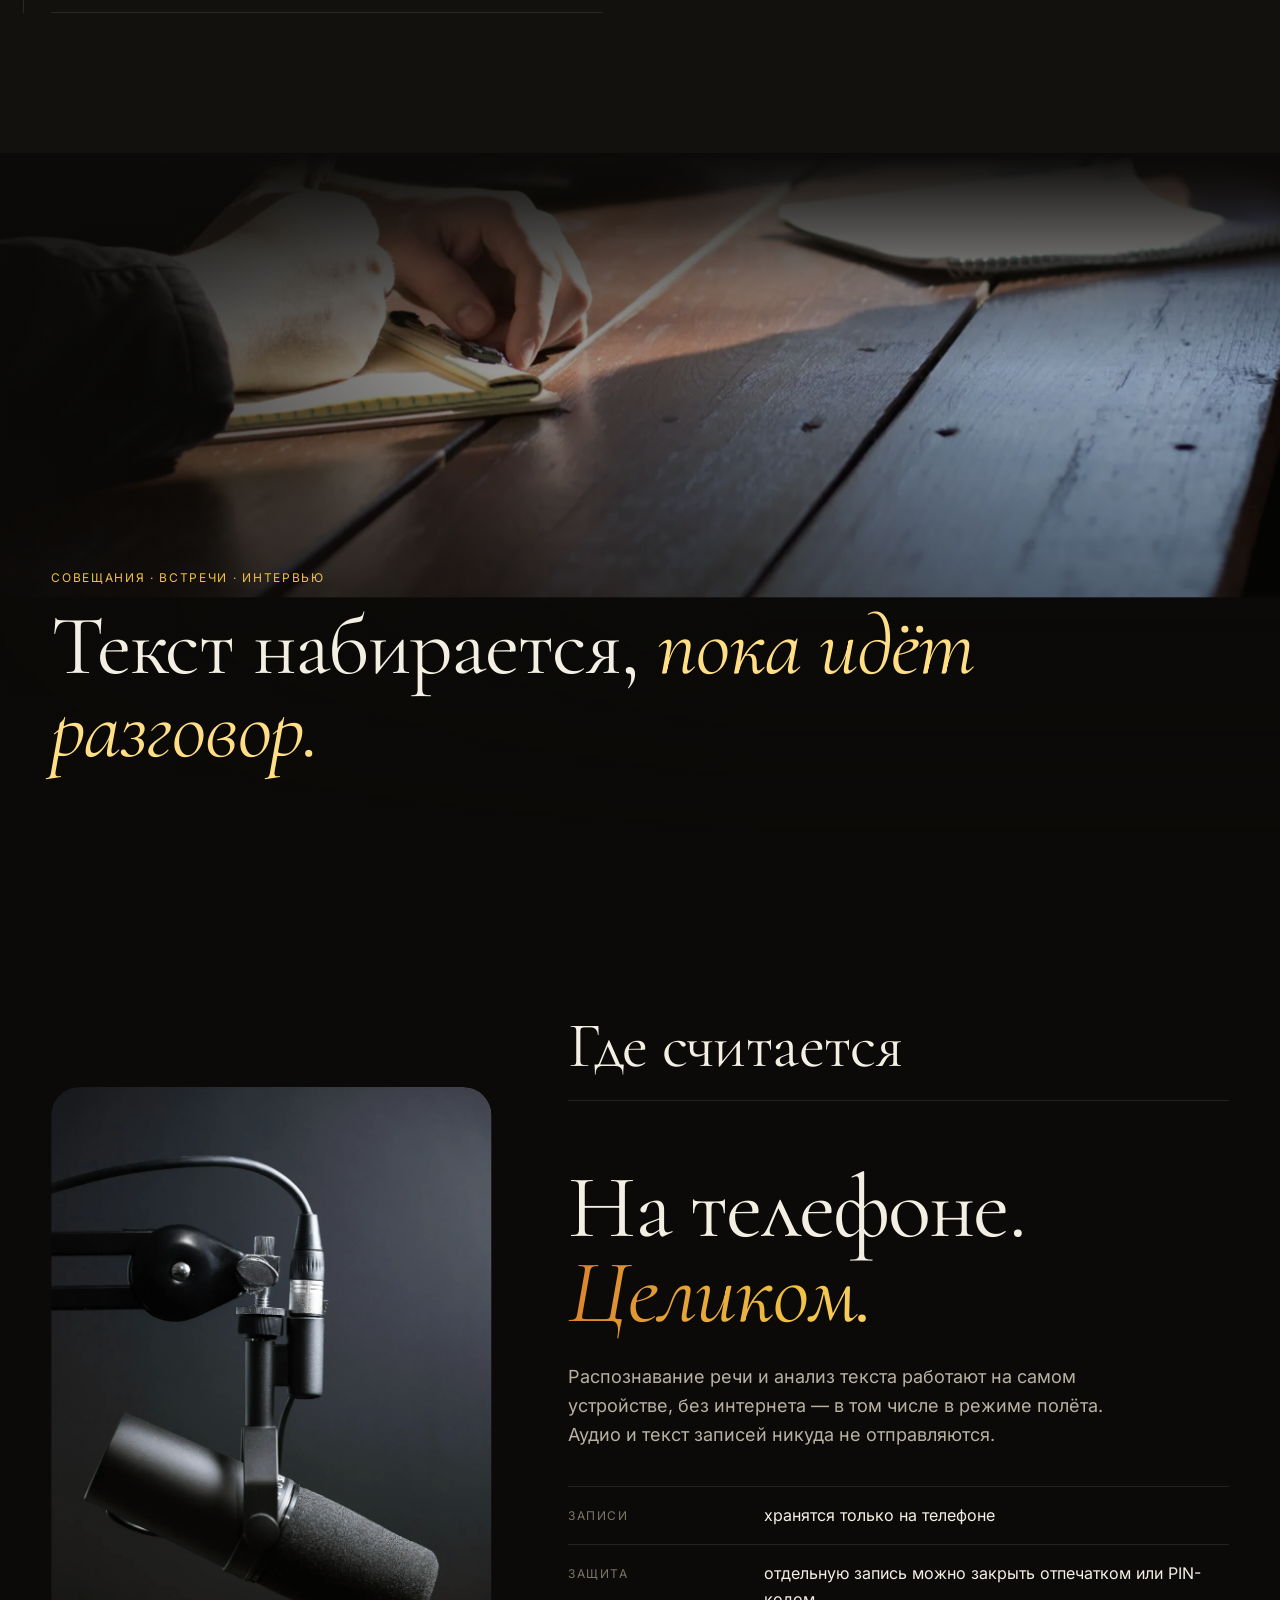
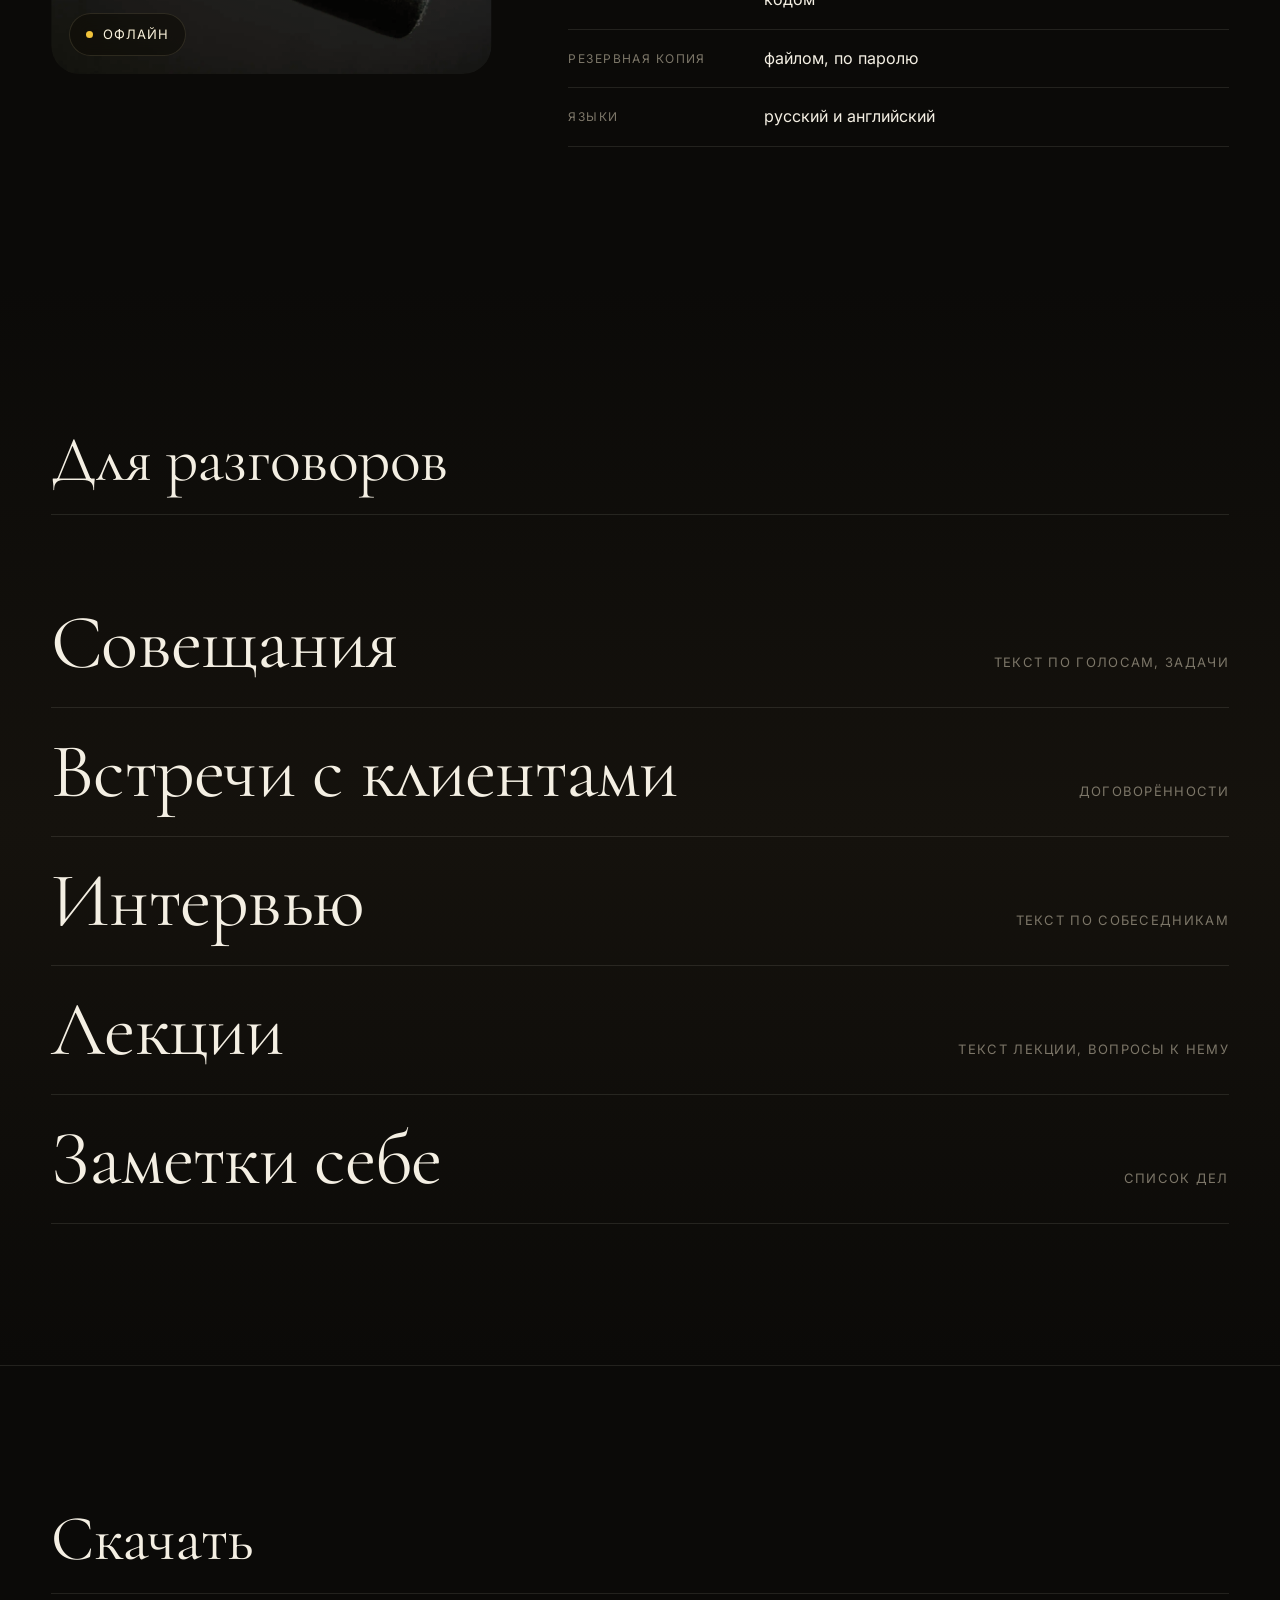
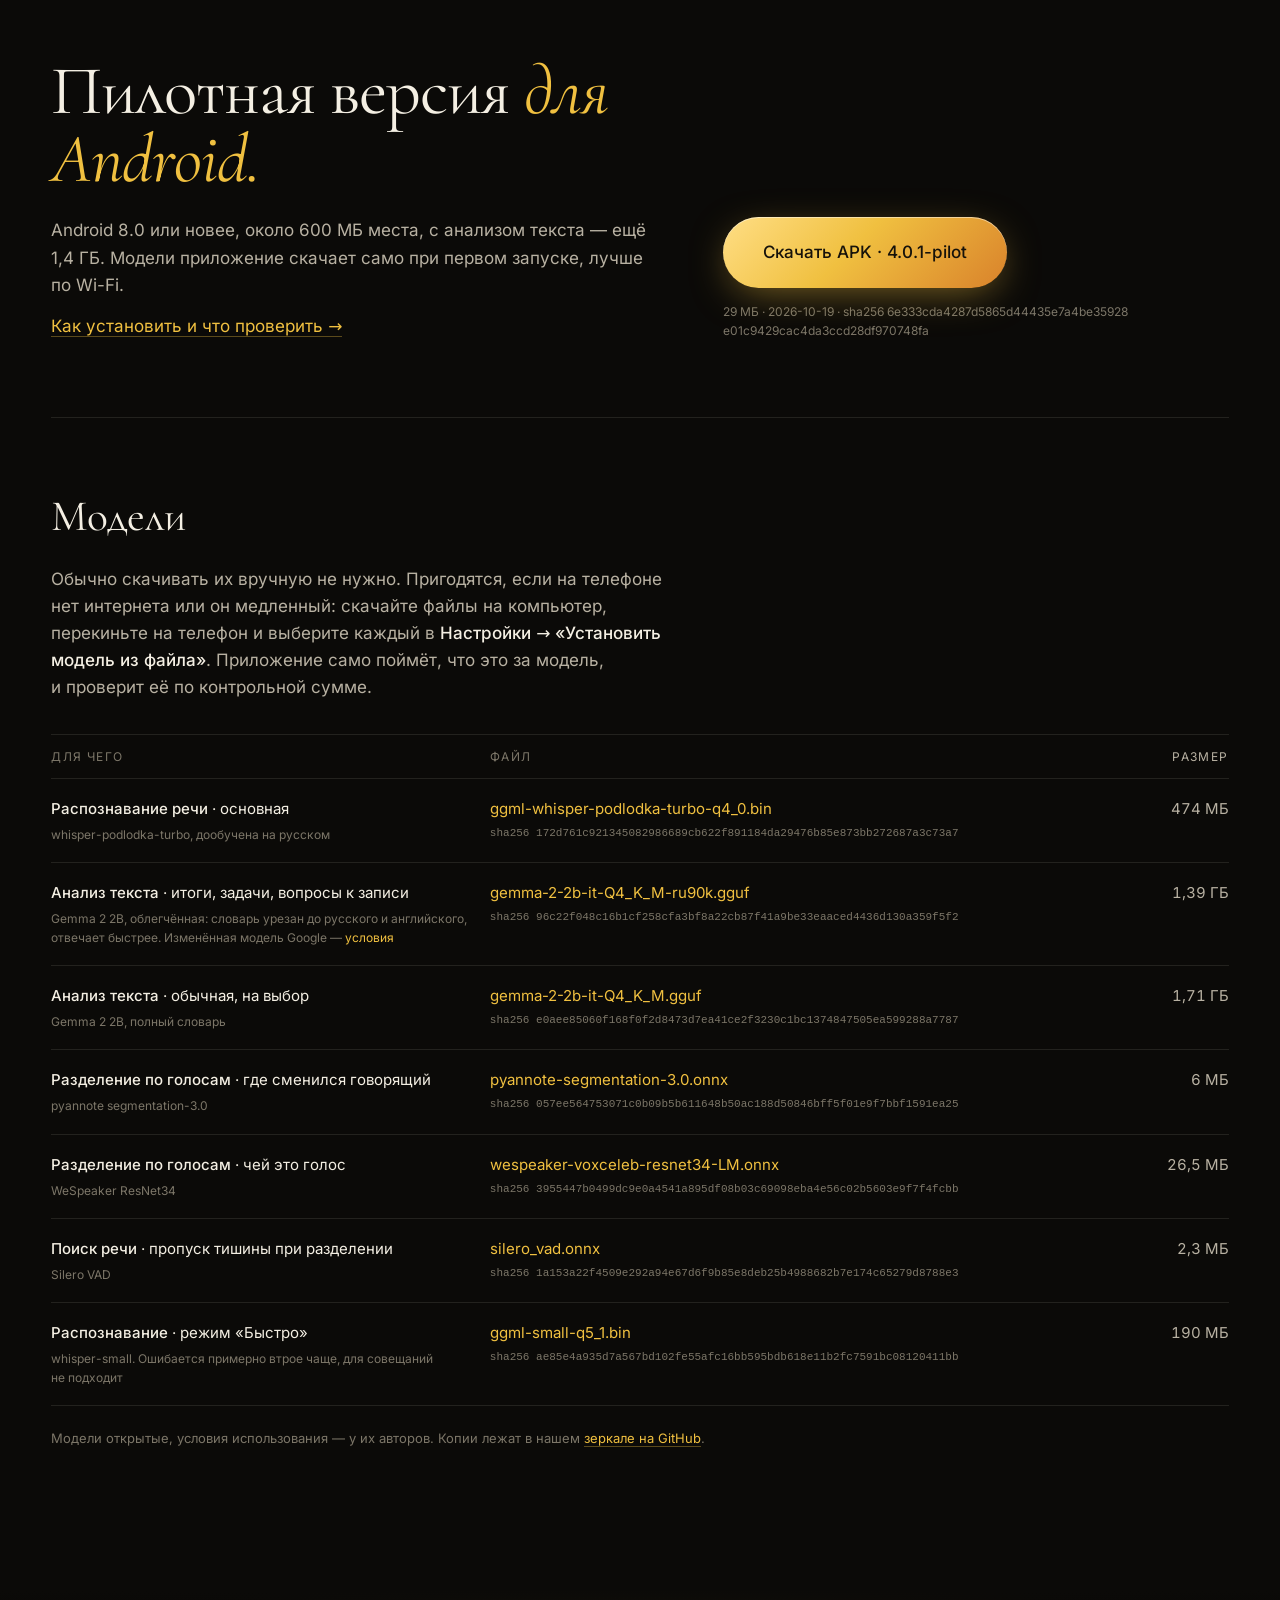
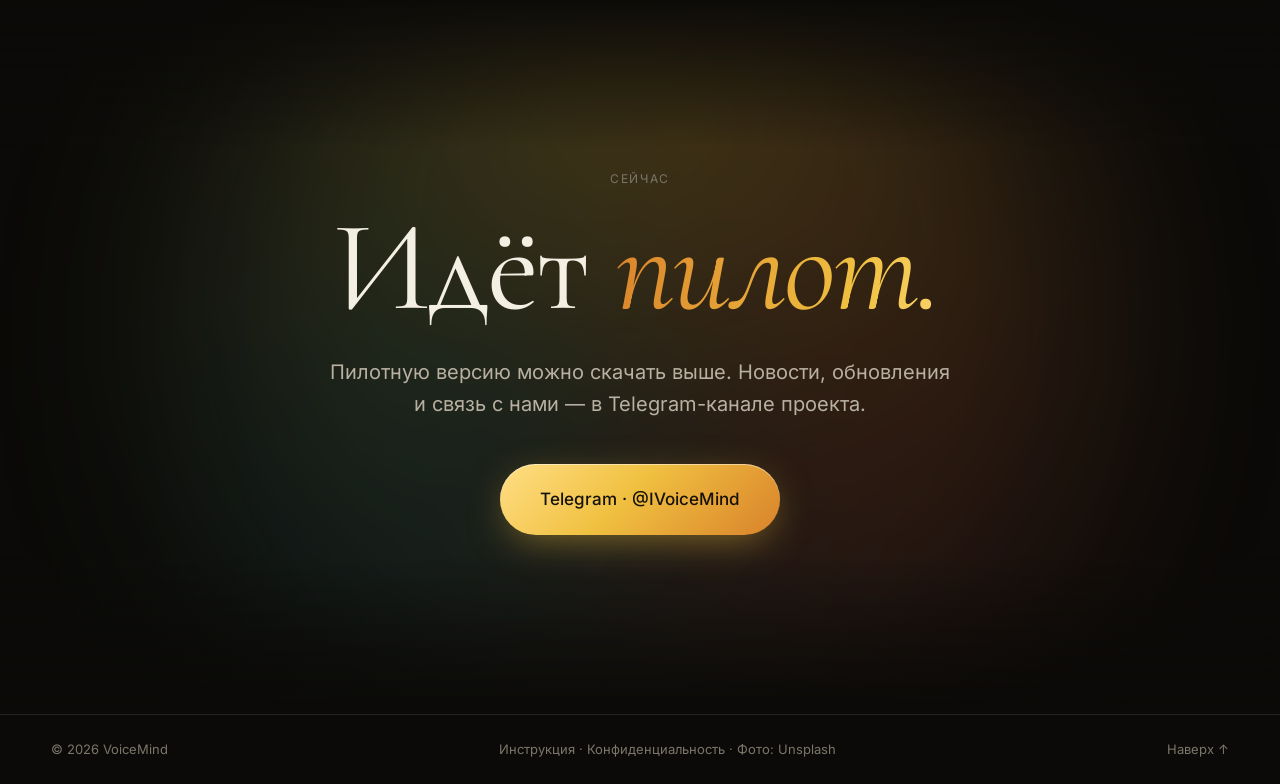
==== commit 52637fde: "Пилот 4.0.1: новый APK, облегчённая Gemma в таблице моделей - download/: VoiceMind-4.0.1-pilot.apk (" ====
--- a/index.html
+++ b/index.html
@@ -232,7 +232,7 @@
       <div class="dl__app reveal">
         <div>
           <p class="dl__big">Пилотная версия <em>для Android.</em></p>
-          <p class="dl__lead">Android 8.0 или новее, около 600&nbsp;МБ места, с&nbsp;анализом текста — ещё 1,7&nbsp;ГБ. Модели приложение скачает само при&nbsp;первом запуске, лучше по&nbsp;Wi-Fi.</p>
+          <p class="dl__lead">Android 8.0 или новее, около 600&nbsp;МБ места, с&nbsp;анализом текста — ещё 1,4&nbsp;ГБ. Модели приложение скачает само при&nbsp;первом запуске, лучше по&nbsp;Wi-Fi.</p>
           <p class="dl__lead"><a class="link" href="/pilot.html">Как установить и&nbsp;что проверить <span aria-hidden="true">→</span></a></p>
         </div>
         <div class="dl__cta">
@@ -254,7 +254,12 @@
             <span role="cell">474&nbsp;МБ</span>
           </div>
           <div class="models__row" role="row">
-            <span role="cell"><b>Анализ текста</b> · итоги, задачи, вопросы к&nbsp;записи<small>Gemma 2 2B</small></span>
+            <span role="cell"><b>Анализ текста</b> · итоги, задачи, вопросы к&nbsp;записи<small>Gemma 2 2B, облегчённая: словарь урезан до русского и&nbsp;английского, отвечает быстрее. Изменённая модель Google — <a href="https://github.com/dext01/voicemind-models/releases/download/models-v1/GEMMA-NOTICE.txt">условия</a></small></span>
+            <span role="cell"><a href="https://github.com/dext01/voicemind-models/releases/download/models-v1/gemma-2-2b-it-Q4_K_M-ru90k.gguf">gemma-2-2b-it-Q4_K_M-ru90k.gguf</a><small class="sha">sha256 96c22f048c16b1cf258cfa3bf8a22cb87f41a9be33eaaced4436d130a359f5f2</small></span>
+            <span role="cell">1,39&nbsp;ГБ</span>
+          </div>
+          <div class="models__row" role="row">
+            <span role="cell"><b>Анализ текста</b> · обычная, на&nbsp;выбор<small>Gemma 2 2B, полный словарь</small></span>
             <span role="cell"><a href="https://github.com/dext01/voicemind-models/releases/download/models-v1/gemma-2-2b-it-Q4_K_M.gguf">gemma-2-2b-it-Q4_K_M.gguf</a><small class="sha">sha256 e0aee85060f168f0f2d8473d7ea41ce2f3230c1bc1374847505ea599288a7787</small></span>
             <span role="cell">1,71&nbsp;ГБ</span>
           </div>
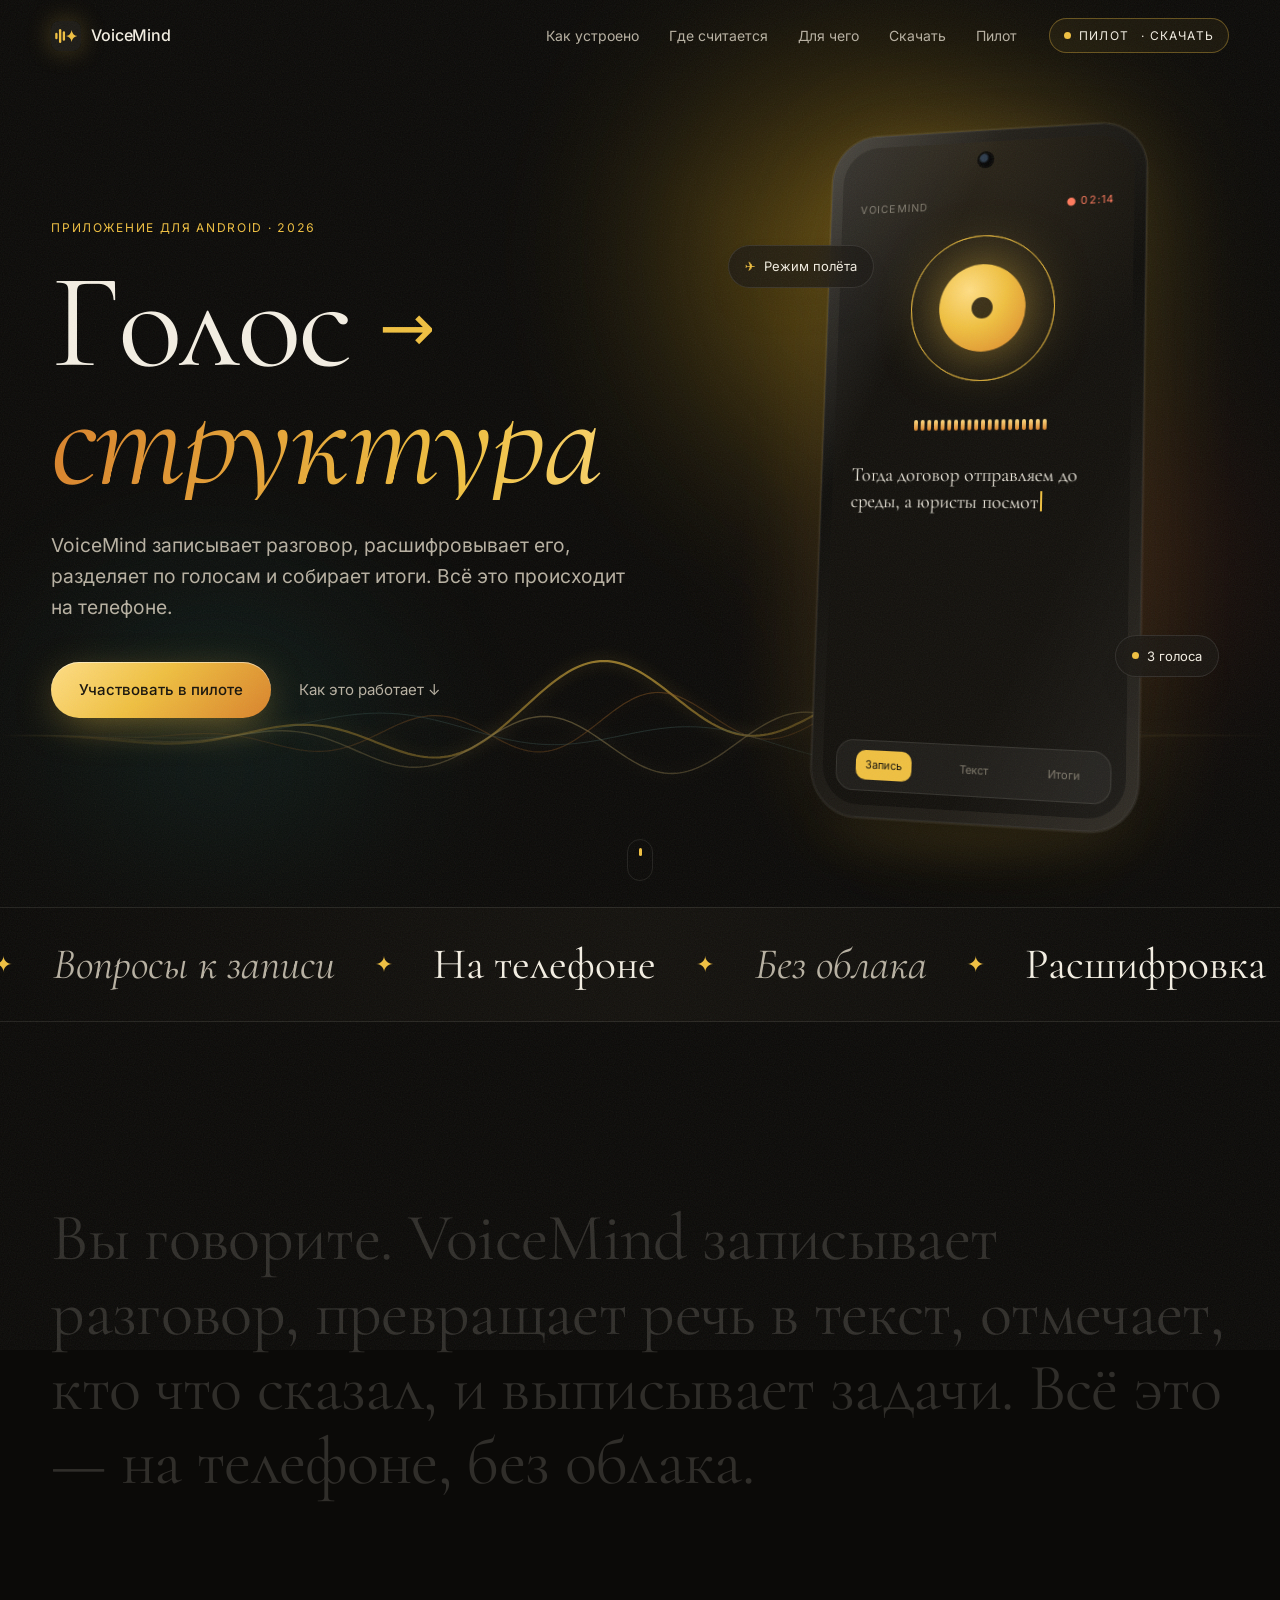
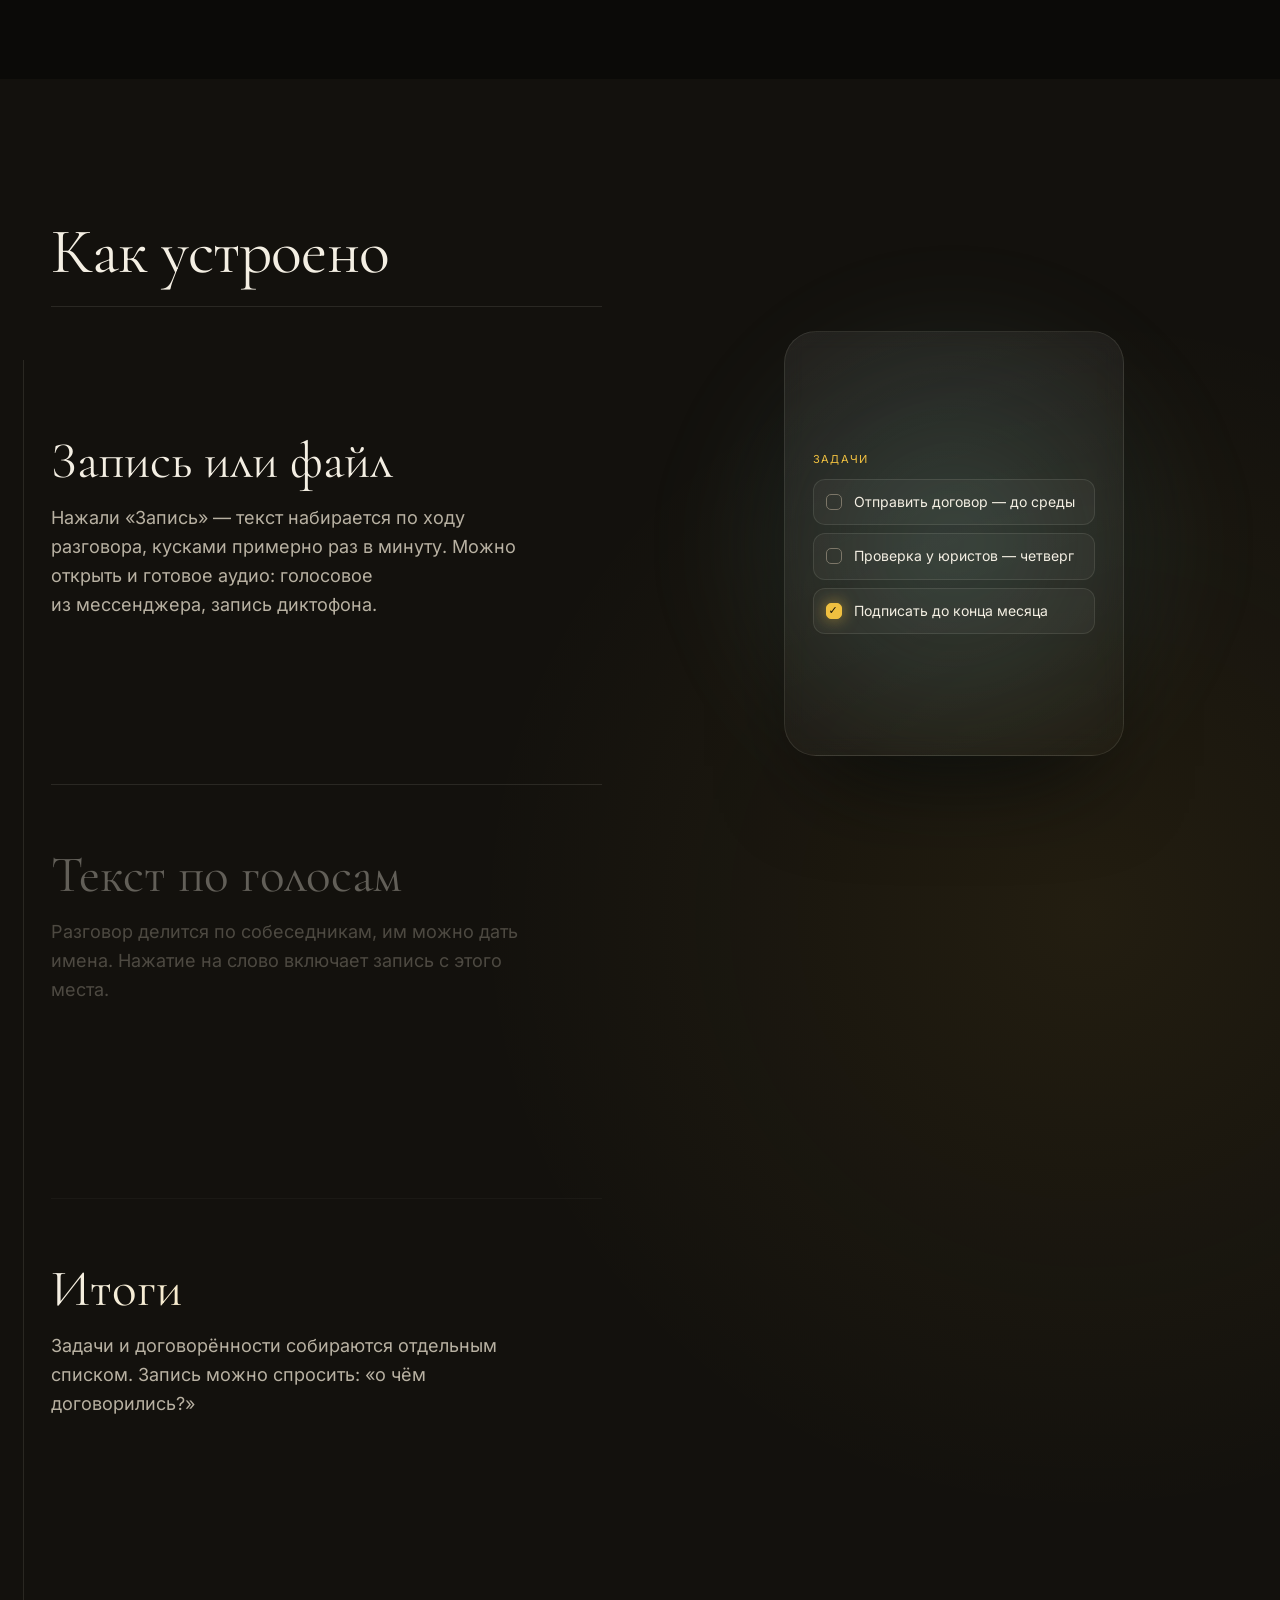
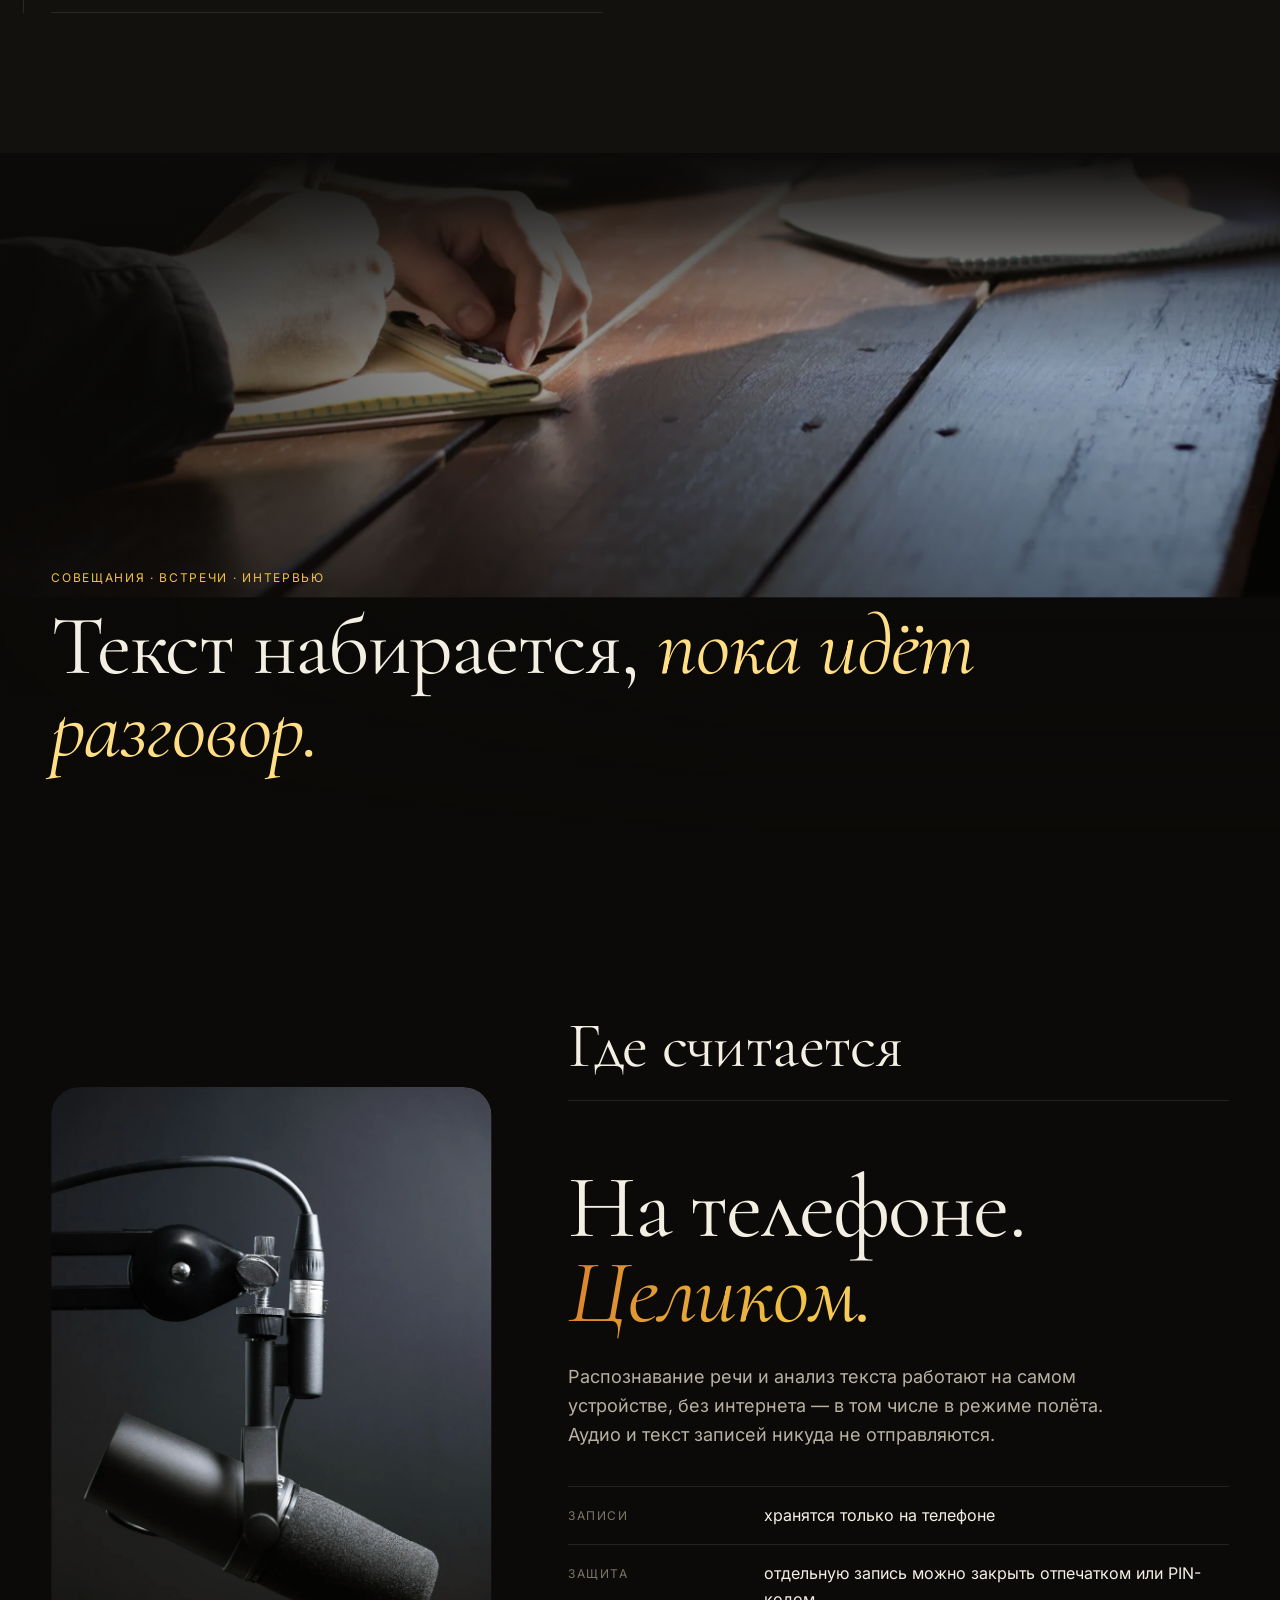
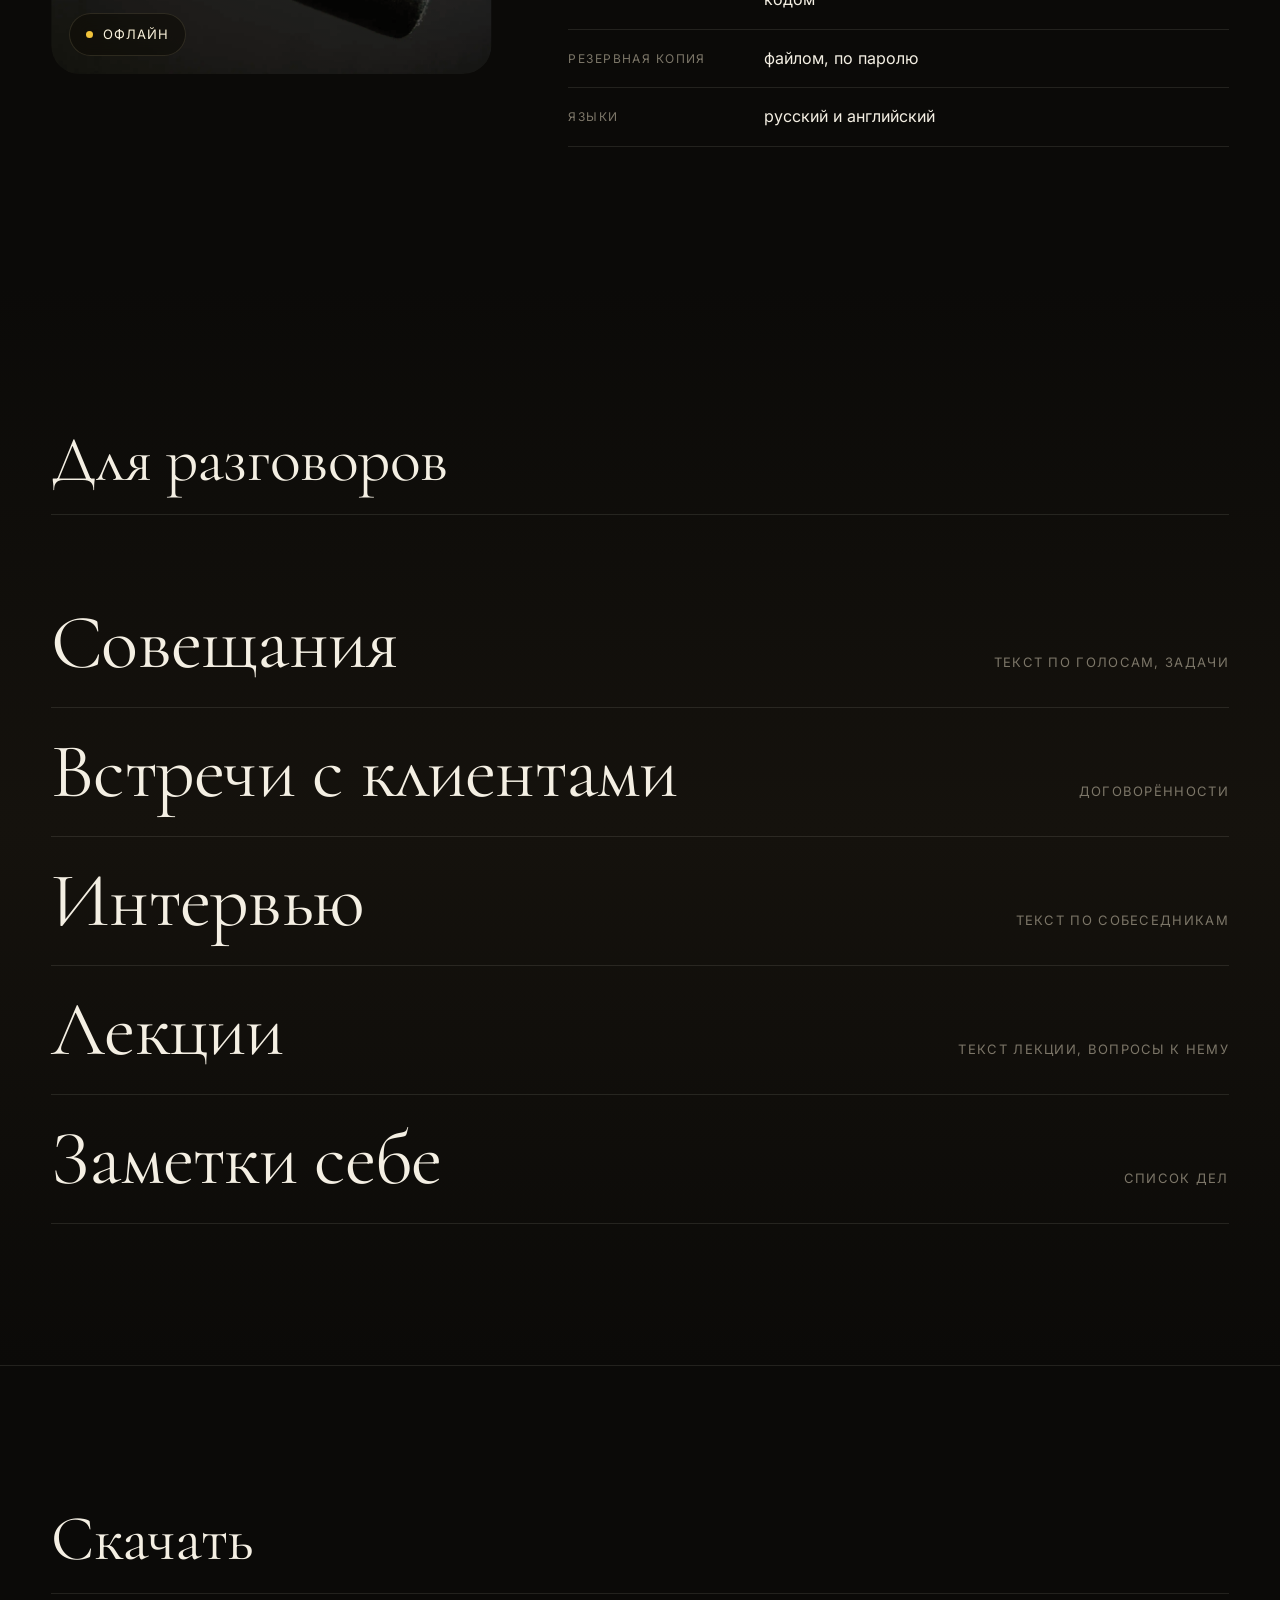
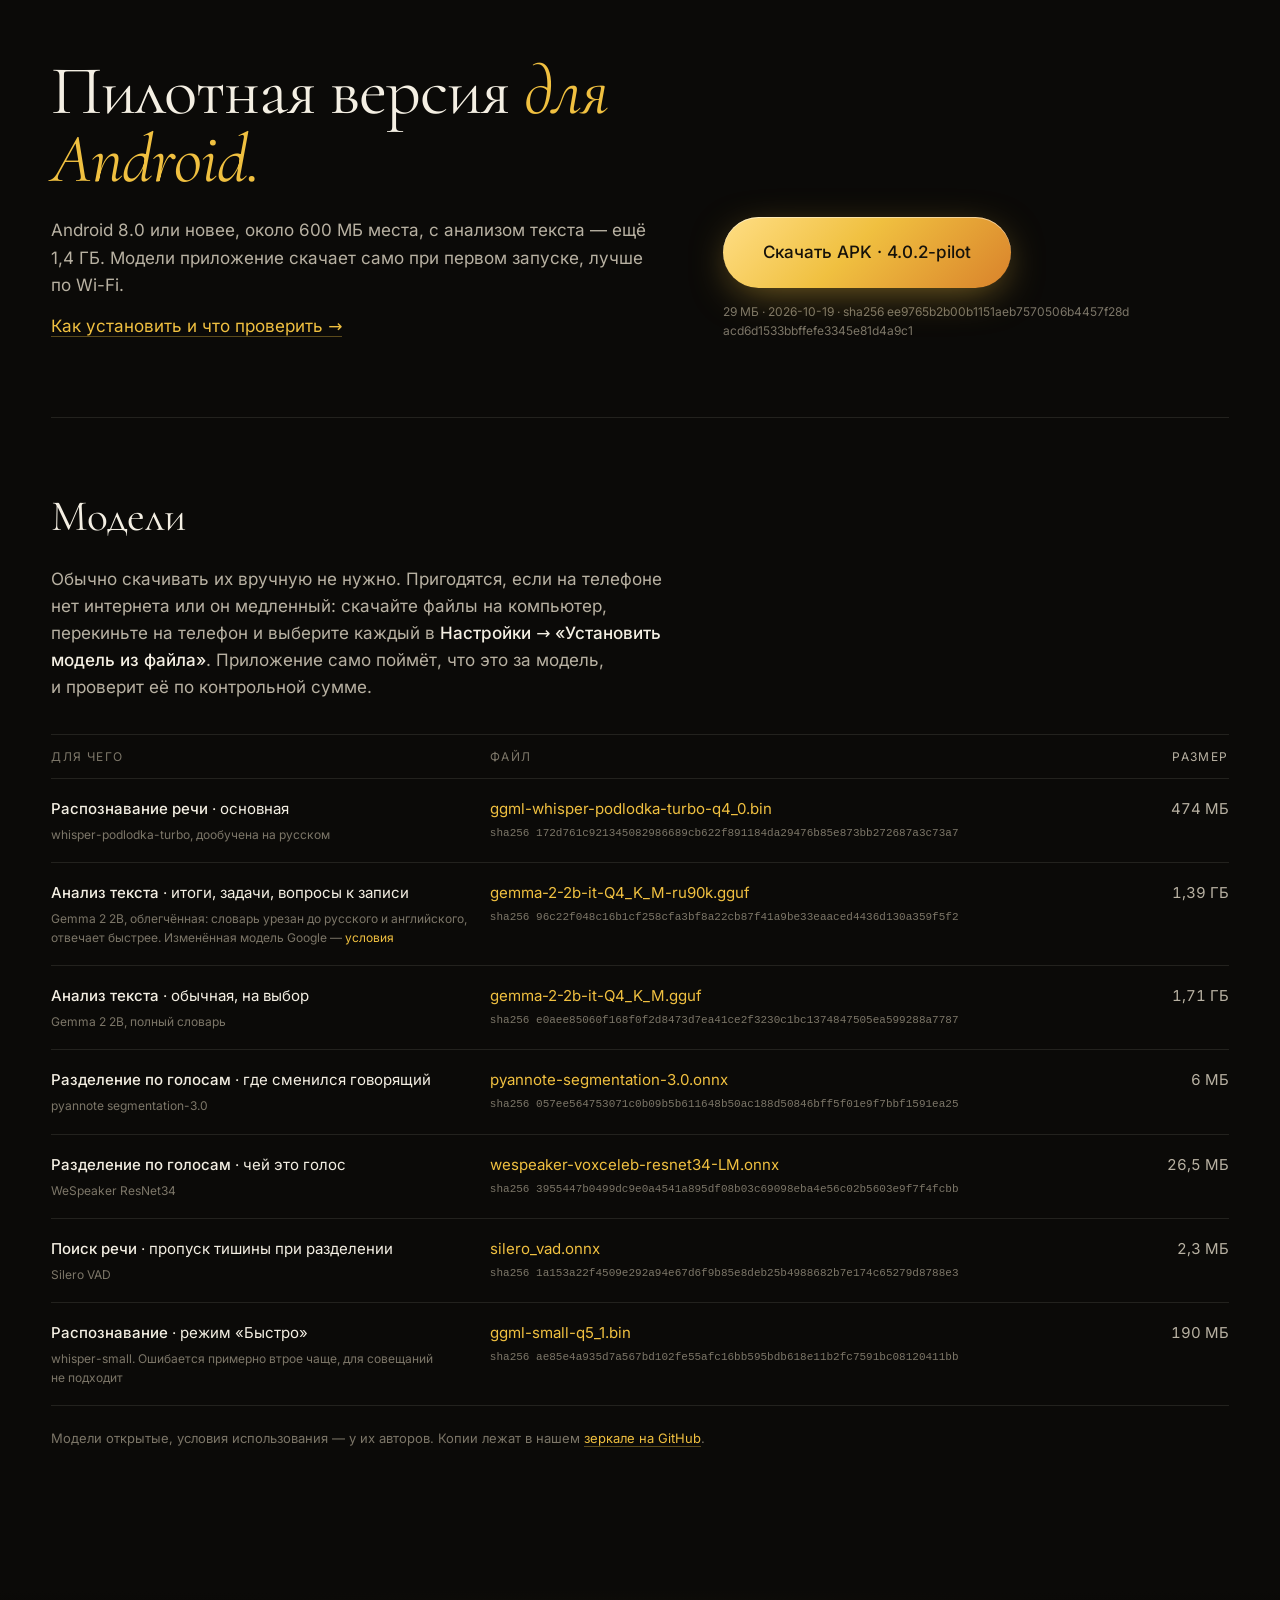
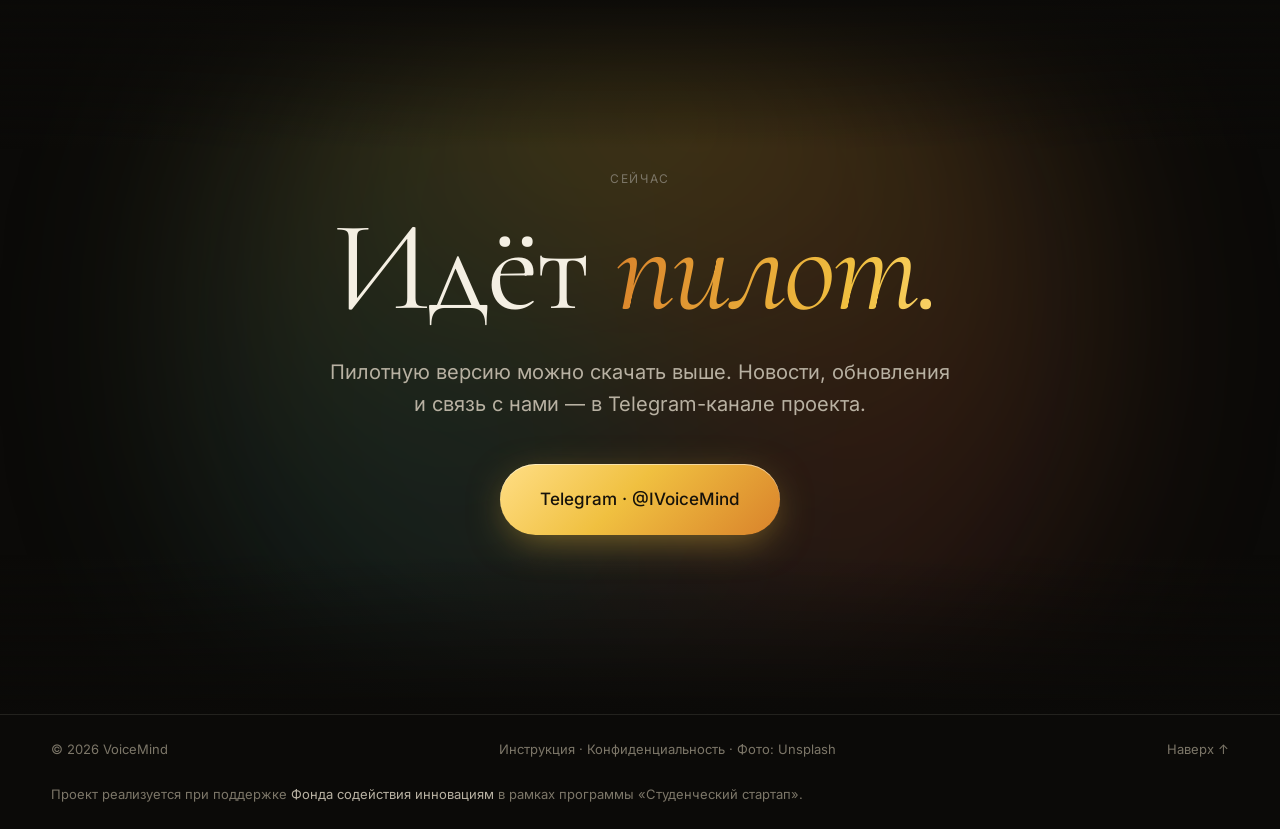
==== commit 6d7ae181: "Упоминание поддержки Фонда содействия инновациям («Студенческий стартап») в подвале всех страниц Тре" ====
--- a/index.html
+++ b/index.html
@@ -22,7 +22,7 @@
   <link rel="apple-touch-icon" href="/assets/apple-touch-icon.png">
   <link rel="preload" href="/assets/fonts/CormorantGaramond-400-cyrillic.woff2" as="font" type="font/woff2" crossorigin>
   <link rel="stylesheet" href="/assets/fonts.css?v=4">
-  <link rel="stylesheet" href="/assets/style.css?v=6">
+  <link rel="stylesheet" href="/assets/style.css?v=7">
   <script src="/assets/main.js?v=4" defer></script>
 </head>
 <body>
@@ -308,6 +308,7 @@
     <span class="foot__mid"><a href="/pilot.html">Инструкция</a> · <a href="/privacy.html">Конфиденциальность</a> · Фото: Unsplash</span>
     <a href="#top">Наверх ↑</a>
   </div>
+  <div class="wrap"><p class="foot__fund">Проект реализуется при поддержке <a href="https://fasie.ru/">Фонда содействия инновациям</a> в&nbsp;рамках программы «Студенческий стартап».</p></div>
 </footer>
 
 <script>
--- a/assets/style.css
+++ b/assets/style.css
@@ -423,3 +423,7 @@
 .doc__body .lead { font-size: 19px; color: var(--ink); }
 .doc__body .note { margin-top: 28px; font-size: 14px; color: var(--muted); }
 @media (max-width: 420px) { .status__x { display: none; } }
+
+/* Упоминание поддержки фонда (договор с Фондом содействия инновациям, п. 7.2) */
+.foot__fund { padding-bottom: 24px; font-size: 13px; color: var(--muted); }
+.foot__fund a { color: var(--ink-2); }
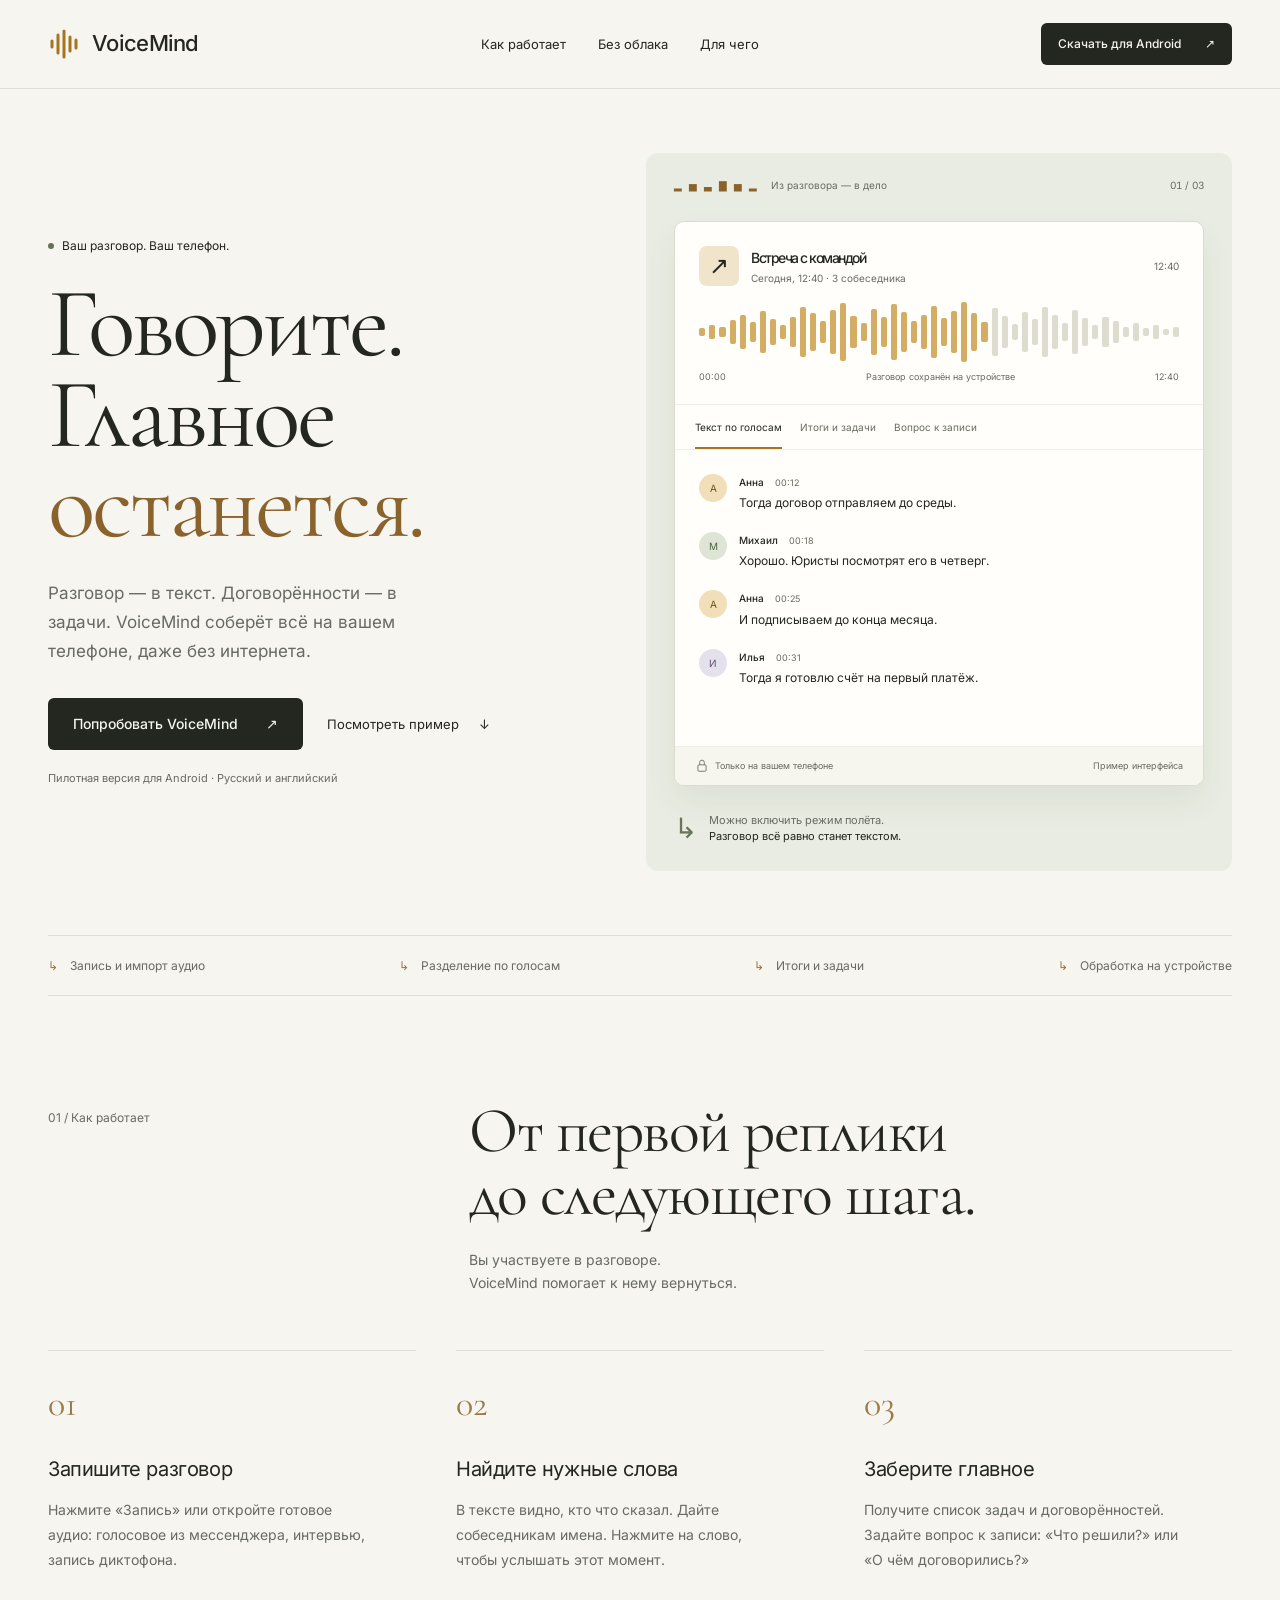
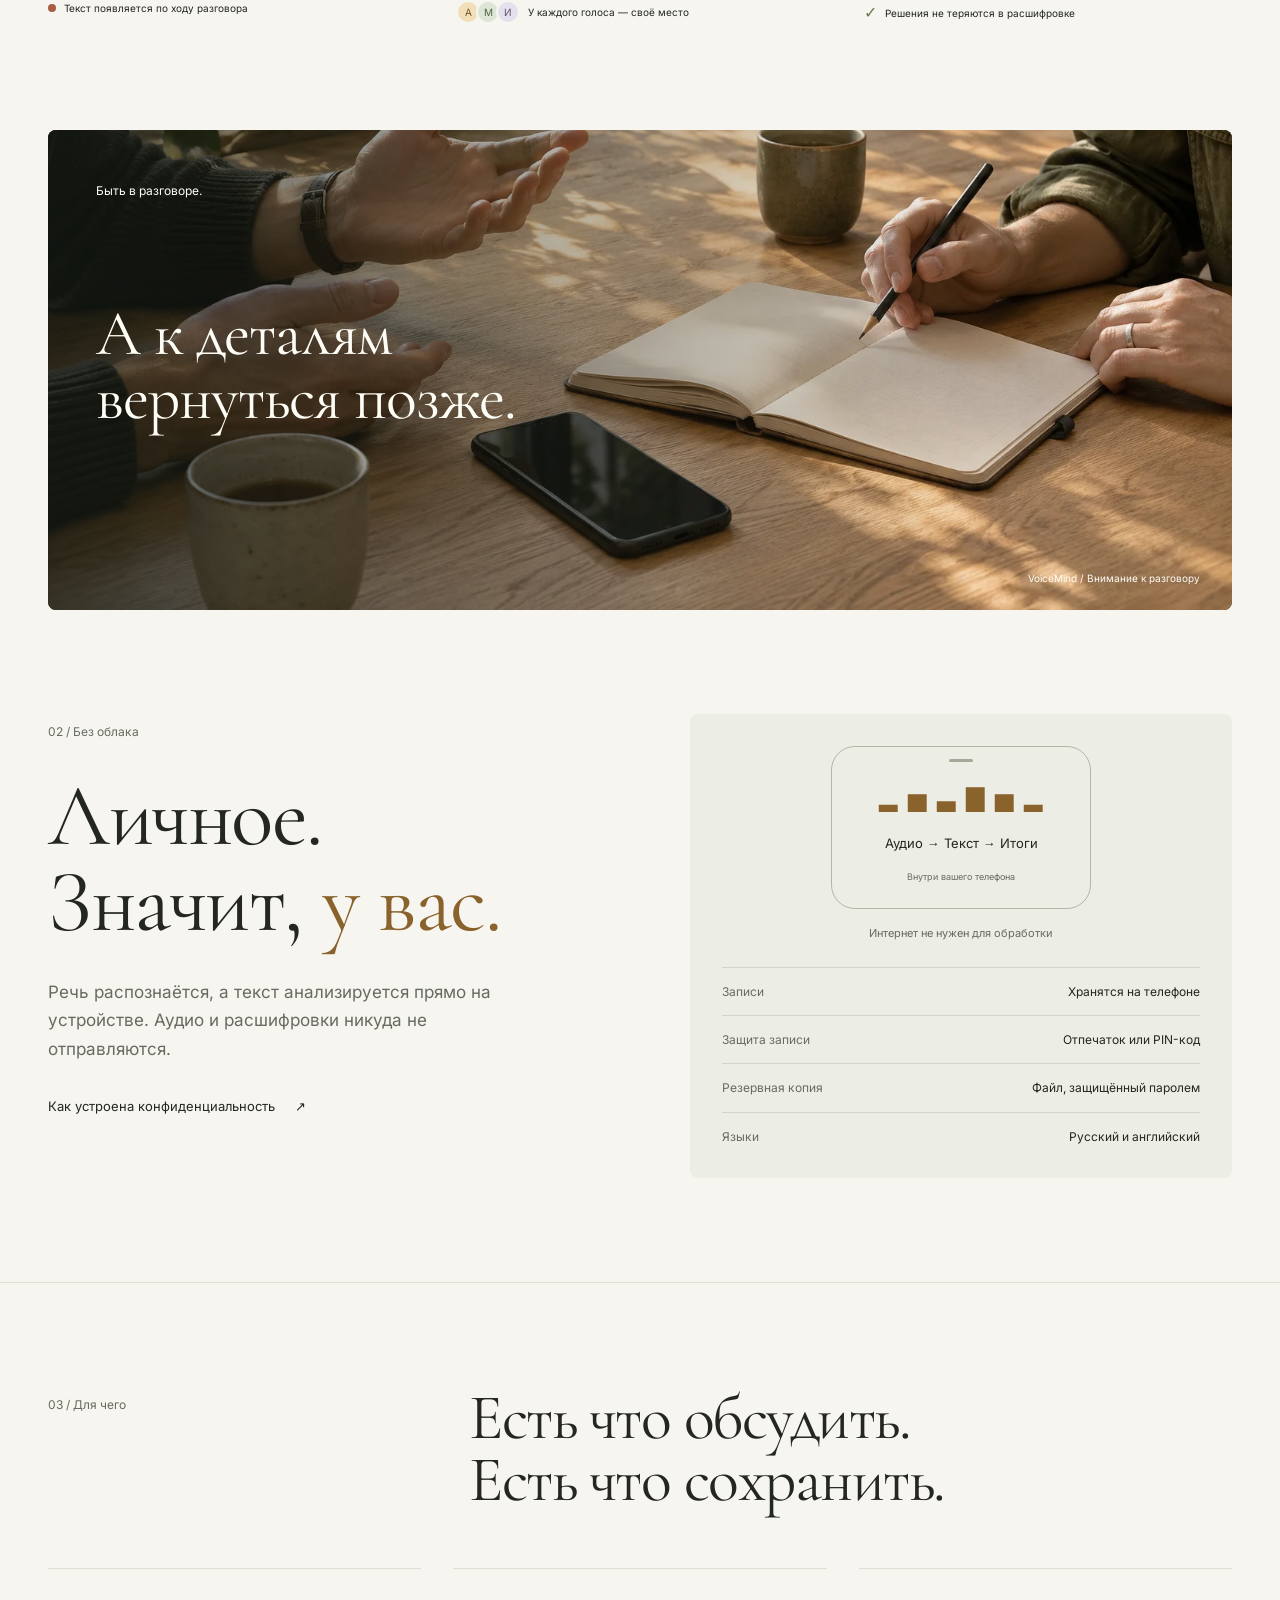
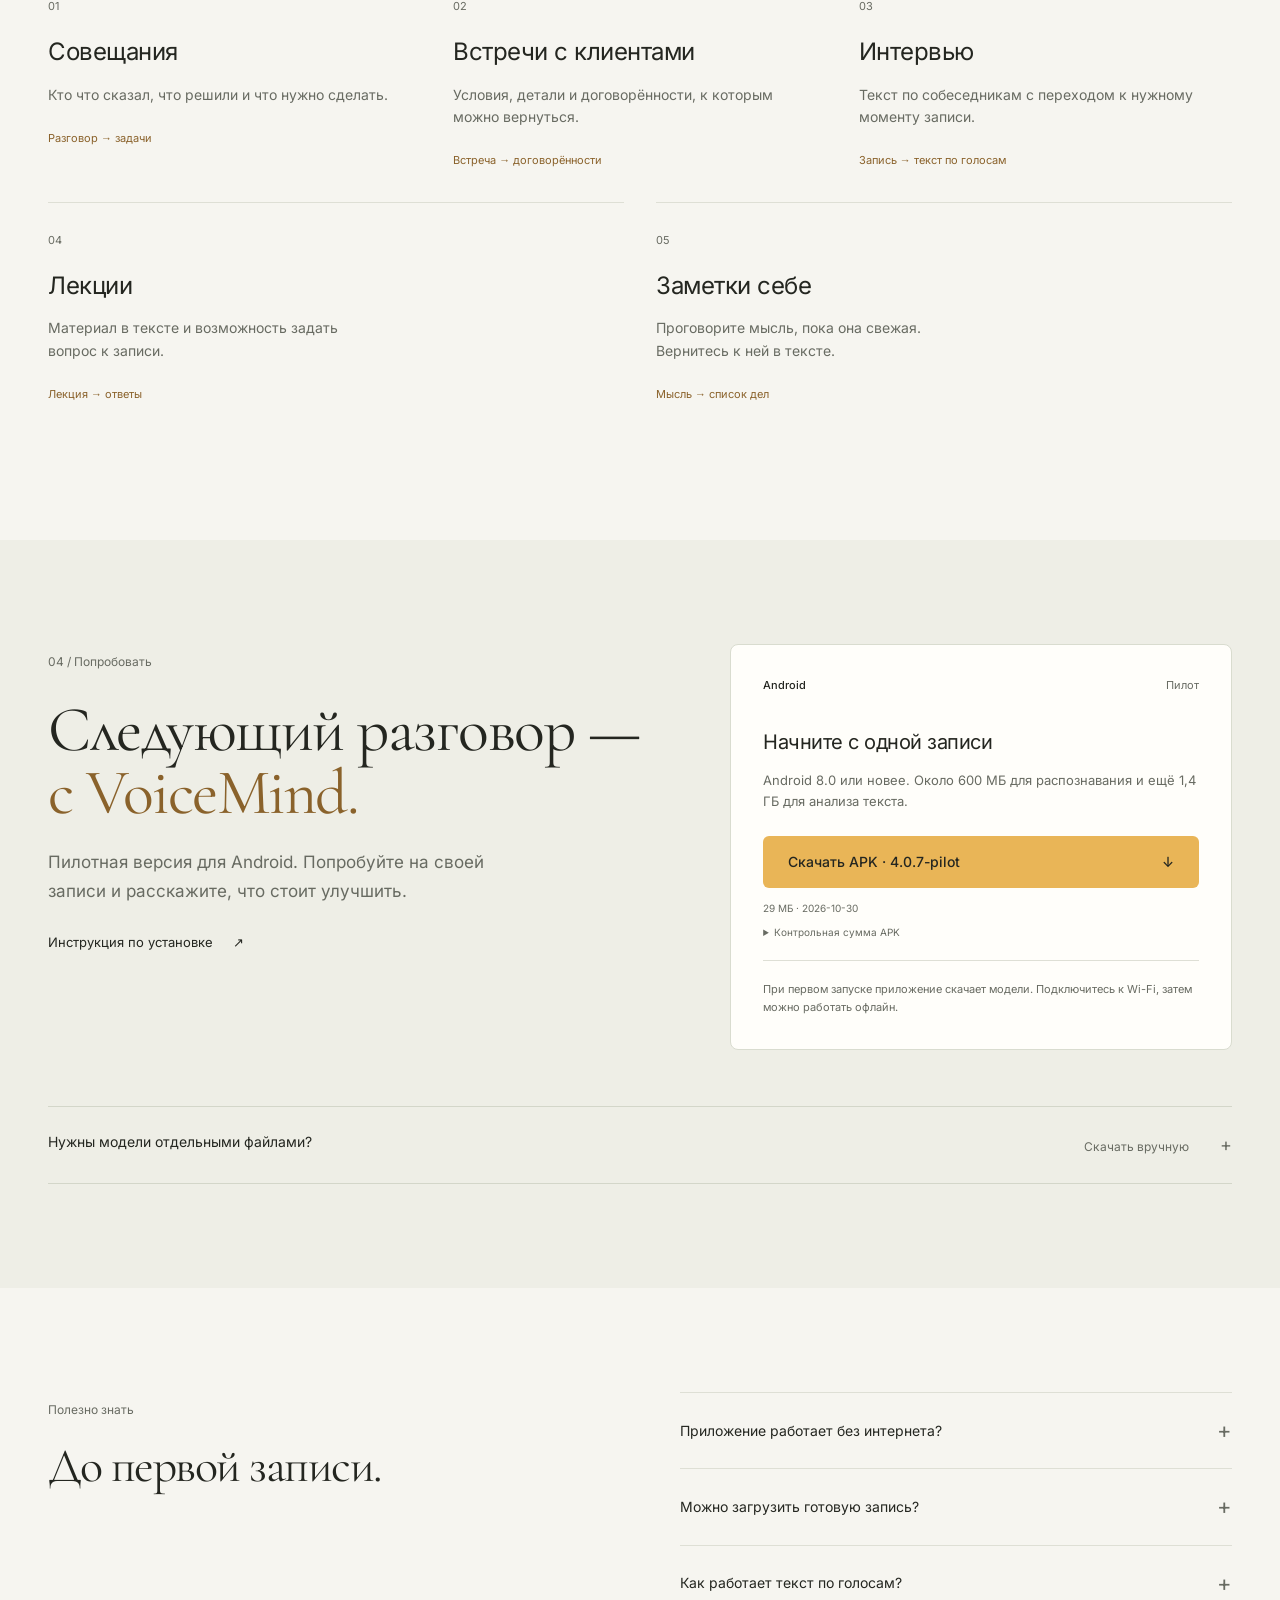
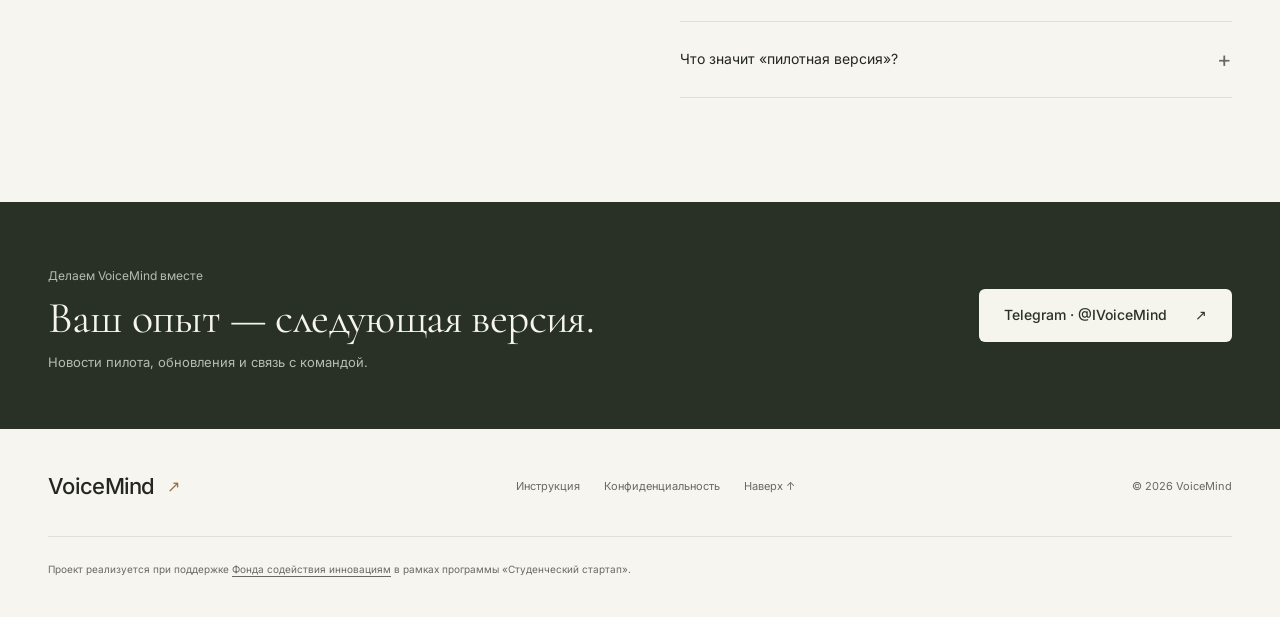
==== commit 57938bdc: "Redesign VoiceMind with editorial layout and interactive product demo" ====
--- a/index.html
+++ b/index.html
@@ -5,16 +5,16 @@
   <meta name="viewport" content="width=device-width, initial-scale=1">
   <title>VoiceMind — голос → структура</title>
   <meta name="description" content="VoiceMind расшифровывает разговор, разделяет его по голосам и собирает итоги. Всё считается на телефоне. Сейчас идёт пилот — версию для Android можно скачать.">
-  <meta name="theme-color" content="#0B0A08">
+  <meta name="theme-color" content="#f6f5f0">
   <link rel="canonical" href="https://voice-mind.ru/">
 
   <meta property="og:type" content="website">
   <meta property="og:url" content="https://voice-mind.ru/">
-  <meta property="og:title" content="VoiceMind — голос → структура">
+  <meta property="og:title" content="VoiceMind — разговор в текст, задачи и решения">
   <meta property="og:description" content="Расшифровка, голоса и итоги разговора — на телефоне, без облака. Пилот для Android.">
-  <meta property="og:image" content="https://voice-mind.ru/assets/og.jpg?v=4">
-  <meta property="og:image:width" content="1200">
-  <meta property="og:image:height" content="630">
+  <meta property="og:image" content="https://voice-mind.ru/assets/img/conversation-v2.webp">
+  <meta property="og:image:width" content="1536">
+  <meta property="og:image:height" content="1024">
   <meta name="twitter:card" content="summary_large_image">
 
   <link rel="icon" href="/favicon.ico" sizes="any">
@@ -22,231 +22,39 @@
   <link rel="apple-touch-icon" href="/assets/apple-touch-icon.png">
   <link rel="preload" href="/assets/fonts/CormorantGaramond-400-cyrillic.woff2" as="font" type="font/woff2" crossorigin>
   <link rel="stylesheet" href="/assets/fonts.css?v=4">
-  <link rel="stylesheet" href="/assets/style.css?v=7">
-  <script src="/assets/main.js?v=4" defer></script>
+  <link rel="stylesheet" href="/assets/landing.css?v=1">
+  <script src="/assets/landing.js?v=1" defer></script>
 </head>
-<body>
-
-<div class="grain" aria-hidden="true"></div>
-<div class="progress" aria-hidden="true"><i id="progress"></i></div>
-<div class="spot" id="spot" aria-hidden="true"></div>
-
-<header class="top" id="top">
-  <div class="wrap top__row">
-    <a class="brand" href="/" aria-label="VoiceMind, на главную">
-      <img src="/assets/logo.svg" alt="" width="30" height="30">
-      <span>VoiceMind</span>
-    </a>
-    <nav class="nav" aria-label="Разделы">
-      <a href="#how">Как устроено</a>
-      <a href="#device">Где считается</a>
-      <a href="#kinds">Для чего</a>
-      <a href="#download">Скачать</a>
-      <a href="#pilot">Пилот</a>
-    </nav>
-    <a class="status" href="#download"><i aria-hidden="true"></i>Пилот<span class="status__x">&nbsp;· скачать</span></a>
-  </div>
-</header>
-
-<main>
-
-  <!-- ── Первый экран ─────────────────────────────────────────── -->
-  <section class="hero">
-    <div class="aurora" aria-hidden="true"><span></span><span></span><span></span></div>
-    <canvas class="voice" id="voice" aria-hidden="true"></canvas>
-
-    <div class="wrap hero__grid">
-      <div class="hero__text">
-        <p class="eyebrow reveal">Приложение для Android · 2026</p>
-        <h1 class="display reveal">
-          <span class="line">Голос <span class="arrow" aria-hidden="true">→</span></span>
-          <span class="line"><em class="shine">структура</em></span>
-        </h1>
-        <p class="lead reveal">VoiceMind записывает разговор, расшифровывает его, разделяет по&nbsp;голосам и&nbsp;собирает итоги. Всё это происходит на&nbsp;телефоне.</p>
-        <div class="hero__cta reveal">
-          <a class="btn" href="#pilot"><span>Участвовать в пилоте</span></a>
-          <a class="ghost" href="#how">Как это работает <span aria-hidden="true">↓</span></a>
-        </div>
-      </div>
-
-      <div class="stage reveal" aria-hidden="true">
-        <div class="phone" id="phone">
-          <div class="phone__glare"></div>
-          <div class="phone__cam"></div>
-          <div class="screen" data-screen="0">
-
-            <!-- Экран 1: запись -->
-            <div class="scr scr--rec">
-              <div class="scr__top"><span>VoiceMind</span><span class="dot-rec">● 02:14</span></div>
-              <div class="rec">
-                <div class="rec__ring"><i></i><i></i><i></i></div>
-                <div class="rec__btn"></div>
-              </div>
-              <div class="bars"><i></i><i></i><i></i><i></i><i></i><i></i><i></i><i></i><i></i><i></i><i></i><i></i><i></i><i></i><i></i><i></i><i></i><i></i><i></i><i></i></div>
-              <p class="typing"><span class="typing__text"></span><span class="caret"></span></p>
-            </div>
-
-            <!-- Экран 2: расшифровка по голосам -->
-            <div class="scr scr--text">
-              <div class="scr__top"><span>Совещание</span><span>12:40</span></div>
-              <div class="msg"><b class="a">А</b><p>Тогда договор отправляем до среды.</p></div>
-              <div class="msg"><b class="b">Б</b><p>Хорошо. Юристы посмотрят его в четверг.</p></div>
-              <div class="msg"><b class="a">А</b><p>И подписываем до конца месяца.</p></div>
-              <div class="msg"><b class="c">В</b><p>Тогда я готовлю счёт на первый платёж.</p></div>
-            </div>
-
-            <!-- Экран 3: итоги -->
-            <div class="scr scr--sum">
-              <div class="scr__top"><span>Итоги</span><span>✦</span></div>
-              <p class="sum__h">Задачи</p>
-              <div class="chk on">Подписать договор до конца месяца</div>
-              <div class="chk">Отправить договор — до среды</div>
-              <div class="chk">Проверка у юристов — четверг</div>
-              <div class="chk blur">Счёт на первый платёж</div>
-            </div>
-
-            <div class="tabbar"><span>Запись</span><span>Текст</span><span>Итоги</span></div>
-          </div>
-        </div>
-        <div class="stage__shadow"></div>
-        <div class="chip chip--1"><span>✈</span>Режим полёта</div>
-        <div class="chip chip--2"><span class="pulse-dot"></span>3 голоса</div>
-      </div>
-    </div>
-
-    <a class="scroll-hint" href="#how" aria-label="Прокрутить вниз"><span></span></a>
-  </section>
-
-  <!-- ── Бегущая строка ──────────────────────────────────────── -->
-  <div class="marquee" aria-hidden="true">
-    <div class="marquee__track">
-      <span>Расшифровка</span><i>✦</i><span>Голоса</span><i>✦</i><span>Итоги</span><i>✦</i><span>Вопросы к записи</span><i>✦</i><span>На телефоне</span><i>✦</i><span>Без облака</span><i>✦</i>
-      <span>Расшифровка</span><i>✦</i><span>Голоса</span><i>✦</i><span>Итоги</span><i>✦</i><span>Вопросы к записи</span><i>✦</i><span>На телефоне</span><i>✦</i><span>Без облака</span><i>✦</i>
-    </div>
-  </div>
-
-  <!-- ── Манифест: слова загораются при прокрутке ─────────────── -->
-  <section class="manifest" aria-label="Коротко о VoiceMind">
-    <div class="wrap">
-      <p class="manifest__text" id="manifest">Вы&nbsp;говорите. VoiceMind записывает разговор, превращает речь в&nbsp;текст, отмечает, кто что сказал, и&nbsp;выписывает задачи. Всё&nbsp;это — на&nbsp;телефоне, без&nbsp;облака.</p>
-    </div>
-  </section>
-
-  <!-- ── 01 Как устроено ─────────────────────────────────────── -->
-  <section class="how" id="how">
-    <div class="wrap how__grid">
-      <div class="how__steps">
-        <div class="how__line" aria-hidden="true"><i id="howLine"></i></div>
-        <div class="section__head reveal"><h2 class="title">Как устроено</h2></div>
-
-        <article class="step" data-step="0">
-          <h3>Запись или файл</h3>
-          <p>Нажали «Запись» — текст набирается по&nbsp;ходу разговора, кусками примерно раз в&nbsp;минуту. Можно открыть и&nbsp;готовое аудио: голосовое из&nbsp;мессенджера, запись диктофона.</p>
-        </article>
-        <article class="step" data-step="1">
-          <h3>Текст по голосам</h3>
-          <p>Разговор делится по&nbsp;собеседникам, им&nbsp;можно дать имена. Нажатие на&nbsp;слово включает запись с&nbsp;этого места.</p>
-        </article>
-        <article class="step" data-step="2">
-          <h3>Итоги</h3>
-          <p>Задачи и&nbsp;договорённости собираются отдельным списком. Запись можно спросить: «о&nbsp;чём договорились?»</p>
-        </article>
-      </div>
-
-      <div class="how__sticky" aria-hidden="true">
-        <div class="mini" id="mini" data-pane="0">
-          <div class="mini__screen">
-            <div class="mini__pane" data-pane="0">
-              <div class="mini__wave"><i></i><i></i><i></i><i></i><i></i><i></i><i></i><i></i><i></i><i></i><i></i><i></i><i></i><i></i><i></i><i></i></div>
-              <p class="mini__live">…и подписываем до конца месяца</p>
-            </div>
-            <div class="mini__pane" data-pane="1">
-              <div class="msg"><b class="a">А</b><p>Договор отправляем до среды.</p></div>
-              <div class="msg"><b class="b">Б</b><p>Юристы посмотрят в четверг.</p></div>
-              <div class="msg"><b class="c">В</b><p>Готовлю счёт.</p></div>
-            </div>
-            <div class="mini__pane" data-pane="2">
-              <p class="sum__h">Задачи</p>
-              <div class="chk">Отправить договор — до среды</div>
-              <div class="chk">Проверка у юристов — четверг</div>
-              <div class="chk on">Подписать до конца месяца</div>
-            </div>
-          </div>
-          <div class="mini__glow"></div>
-        </div>
-      </div>
-    </div>
-  </section>
-
-  <!-- ── Фото-лента ─────────────────────────────────────────── -->
-  <section class="photo">
-    <div class="photo__img parallax" style="background-image:url(/assets/img/table.webp)"></div>
-    <div class="photo__shade"></div>
-    <div class="wrap photo__text">
-      <p class="eyebrow reveal">Совещания · встречи · интервью</p>
-      <p class="photo__big reveal">Текст набирается, <em>пока идёт разговор.</em></p>
-    </div>
-  </section>
-
-  <!-- ── 02 Где считается ───────────────────────────────────── -->
-  <section class="device" id="device">
-    <div class="wrap device__grid">
-      <figure class="device__img reveal clip">
-        <img src="/assets/img/mic-dark.webp" alt="" loading="lazy" width="900" height="1350">
-        <div class="device__badge"><span class="pulse-dot"></span>Офлайн</div>
-      </figure>
-      <div class="device__text">
-        <div class="section__head reveal"><h2 class="title">Где считается</h2></div>
-        <p class="device__big reveal">На телефоне. <em class="shine">Целиком.</em></p>
-        <p class="device__lead reveal">Распознавание речи и&nbsp;анализ текста работают на&nbsp;самом устройстве, без интернета — в&nbsp;том числе в&nbsp;режиме полёта. Аудио и&nbsp;текст записей никуда не&nbsp;отправляются.</p>
-        <dl class="specs">
-          <div class="reveal"><dt>Записи</dt><dd>хранятся только на телефоне</dd></div>
-          <div class="reveal"><dt>Защита</dt><dd>отдельную запись можно закрыть отпечатком или PIN-кодом</dd></div>
-          <div class="reveal"><dt>Резервная копия</dt><dd>файлом, по паролю</dd></div>
-          <div class="reveal"><dt>Языки</dt><dd>русский и английский</dd></div>
-        </dl>
-      </div>
-    </div>
-  </section>
-
-  <!-- ── 03 Для чего ─────────────────────────────────────────── -->
-  <section class="kinds" id="kinds">
-    <div class="wrap">
-      <div class="section__head reveal"><h2 class="title">Для разговоров</h2></div>
-      <ul class="index">
-        <li class="reveal" data-img="/assets/img/meeting-s.webp"><span class="index__name">Совещания</span><span class="index__note">текст по голосам, задачи</span></li>
-        <li class="reveal" data-img="/assets/img/table-s.webp"><span class="index__name">Встречи с&nbsp;клиентами</span><span class="index__note">договорённости</span></li>
-        <li class="reveal" data-img="/assets/img/mic-studio-s.webp"><span class="index__name">Интервью</span><span class="index__note">текст по собеседникам</span></li>
-        <li class="reveal" data-img="/assets/img/lecture-s.webp"><span class="index__name">Лекции</span><span class="index__note">текст лекции, вопросы к нему</span></li>
-        <li class="reveal" data-img="/assets/img/workshop-s.webp"><span class="index__name">Заметки себе</span><span class="index__note">список дел</span></li>
-      </ul>
-    </div>
-    <div class="float-img" id="floatImg" aria-hidden="true"><img alt=""></div>
-  </section>
-
-  <!-- ── 04 Скачать ──────────────────────────────────────────── -->
-  <section class="download" id="download">
-    <div class="wrap">
-      <div class="section__head reveal"><h2 class="title">Скачать</h2></div>
-
-      <div class="dl__app reveal">
-        <div>
-          <p class="dl__big">Пилотная версия <em>для Android.</em></p>
-          <p class="dl__lead">Android 8.0 или новее, около 600&nbsp;МБ места, с&nbsp;анализом текста — ещё 1,4&nbsp;ГБ. Модели приложение скачает само при&nbsp;первом запуске, лучше по&nbsp;Wi-Fi.</p>
-          <p class="dl__lead"><a class="link" href="/pilot.html">Как установить и&nbsp;что проверить <span aria-hidden="true">→</span></a></p>
-        </div>
-        <div class="dl__cta">
-          <!-- href, версию и сумму подставляет скрипт внизу страницы из /download/latest.json
-               (его пишет scripts/build-pilot.sh в репозитории приложения). -->
-          <a class="btn btn--big is-off" id="apkBtn" href="https://t.me/IVoiceMind"><span id="apkLabel">APK скоро&nbsp;— следите в&nbsp;Telegram</span></a>
-          <p class="dl__meta" id="apkMeta">Сборка готовится.</p>
-        </div>
-      </div>
-
-      <div class="dl__models reveal">
-        <h3 class="dl__h">Модели</h3>
-        <p class="dl__lead">Обычно скачивать их вручную не&nbsp;нужно. Пригодятся, если на&nbsp;телефоне нет интернета или он&nbsp;медленный: скачайте файлы на&nbsp;компьютер, перекиньте на&nbsp;телефон и&nbsp;выберите каждый в&nbsp;<b>Настройки&nbsp;→ «Установить модель из&nbsp;файла»</b>. Приложение само поймёт, что это за&nbsp;модель, и&nbsp;проверит её по&nbsp;контрольной сумме.</p>
-        <div class="models" role="table" aria-label="Модели VoiceMind">
+<body><a class="skip" href="#main">К содержимому</a>
+<header class="top" id="top"><div class="wrap top-row">
+<a class="brand" href="/" aria-label="VoiceMind, на главную"><svg viewBox="0 0 32 32" width="32" height="32" aria-hidden="true"><path d="M4 13v6m6-12v18m6-22v26m6-20v14m6-11v8" fill="none" stroke="currentColor" stroke-width="3" stroke-linecap="round"/></svg><span>VoiceMind</span></a>
+<nav class="nav" aria-label="Разделы сайта"><a href="#how">Как работает</a><a href="#device">Без облака</a><a href="#kinds">Для чего</a></nav>
+<a class="button button-small" href="#download"><span class="nav-download-full">Скачать для Android</span><span class="nav-download-short">Скачать APK</span><span aria-hidden="true">↗</span></a>
+<button class="menu-toggle" aria-label="Открыть меню" aria-expanded="false" aria-controls="mobile-menu"><span></span><span></span></button>
+</div><nav id="mobile-menu" class="mobile-menu" aria-label="Мобильное меню" hidden><a href="#how">Как работает</a><a href="#device">Без облака</a><a href="#kinds">Для чего</a><a href="#download">Скачать для Android</a></nav></header>
+<main id="main">
+<section class="hero wrap"><div class="hero-copy"><p class="eyebrow"><span class="status-dot"></span>Ваш разговор. Ваш телефон.</p>
+<h1>Говорите.<br>Главное<br><span class="serif-accent">останется.</span></h1>
+<p class="lead">Разговор — в текст. Договорённости — в задачи. VoiceMind соберёт всё на вашем телефоне, даже без интернета.</p>
+<div class="actions"><a class="button" href="#download">Попробовать VoiceMind <span aria-hidden="true">↗</span></a><a class="text-link" href="#how">Посмотреть пример <span aria-hidden="true">↓</span></a></div>
+<p class="hero-note">Пилотная версия для Android · Русский и английский</p></div>
+<div class="hero-visual"><div class="visual-top"><span class="tiny-wave" aria-hidden="true">▂ ▅ ▃ ▇ ▅ ▂</span><span>Из разговора — в дело</span><span>01 / 03</span></div>
+<div class="demo" aria-label="Интерактивный пример обработки разговора"><div class="demo-heading"><div class="demo-icon" aria-hidden="true">↗</div><div><h2>Встреча с командой</h2><p>Сегодня, 12:40 · 3 собеседника</p></div><span class="demo-time">12:40</span></div>
+<div class="waveform" aria-hidden="true"><i style="--h:8px"></i><i style="--h:14px"></i><i style="--h:10px"></i><i style="--h:24px"></i><i style="--h:34px"></i><i style="--h:20px"></i><i style="--h:42px"></i><i style="--h:26px"></i><i style="--h:14px"></i><i style="--h:30px"></i><i style="--h:50px"></i><i style="--h:38px"></i><i style="--h:22px"></i><i style="--h:44px"></i><i style="--h:58px"></i><i style="--h:32px"></i><i style="--h:18px"></i><i style="--h:46px"></i><i style="--h:30px"></i><i style="--h:56px"></i><i style="--h:40px"></i><i style="--h:22px"></i><i style="--h:34px"></i><i style="--h:52px"></i><i style="--h:28px"></i><i style="--h:42px"></i><i style="--h:60px"></i><i style="--h:38px"></i><i style="--h:20px"></i><i style="--h:48px"></i><i style="--h:32px"></i><i style="--h:16px"></i><i style="--h:40px"></i><i style="--h:26px"></i><i style="--h:50px"></i><i style="--h:34px"></i><i style="--h:18px"></i><i style="--h:44px"></i><i style="--h:28px"></i><i style="--h:14px"></i><i style="--h:30px"></i><i style="--h:22px"></i><i style="--h:10px"></i><i style="--h:18px"></i><i style="--h:8px"></i><i style="--h:14px"></i><i style="--h:6px"></i><i style="--h:10px"></i></div><div class="wave-meta"><span>00:00</span><span>Разговор сохранён на устройстве</span><span>12:40</span></div>
+<div class="demo-tabs" role="tablist" aria-label="Результат обработки"><button id="tab-text" role="tab" aria-selected="true" aria-controls="panel-text" tabindex="0">Текст по голосам</button><button id="tab-summary" role="tab" aria-selected="false" aria-controls="panel-summary" tabindex="-1">Итоги и задачи</button><button id="tab-question" role="tab" aria-selected="false" aria-controls="panel-question" tabindex="-1">Вопрос к записи</button></div>
+<div id="panel-text" class="demo-panel" role="tabpanel" aria-labelledby="tab-text"><div class="message"><span class="avatar amber">А</span><div><div class="speaker">Анна <time>00:12</time></div><p>Тогда договор отправляем до среды.</p></div></div><div class="message"><span class="avatar sage">М</span><div><div class="speaker">Михаил <time>00:18</time></div><p>Хорошо. Юристы посмотрят его в четверг.</p></div></div><div class="message"><span class="avatar amber">А</span><div><div class="speaker">Анна <time>00:25</time></div><p>И подписываем до конца месяца.</p></div></div><div class="message"><span class="avatar lilac">И</span><div><div class="speaker">Илья <time>00:31</time></div><p>Тогда я готовлю счёт на первый платёж.</p></div></div></div>
+<div id="panel-summary" class="demo-panel" role="tabpanel" aria-labelledby="tab-summary" hidden><p class="panel-label">О чём договорились</p><h3>Подписать договор<br>до конца месяца</h3><ul class="task-list"><li><span>Отправить договор</span><span>До среды</span></li><li><span>Проверить у юристов</span><span>В четверг</span></li><li><span>Подготовить счёт</span><span>Илья</span></li></ul></div>
+<div id="panel-question" class="demo-panel" role="tabpanel" aria-labelledby="tab-question" hidden><p class="panel-label">Пример вопроса к записи</p><div class="question">Когда договор посмотрят юристы?</div><div class="answer"><span class="answer-mark" aria-hidden="true">↳</span><p>В четверг. Михаил сказал об этом в начале разговора.</p></div><p class="answer-source">Из фрагмента на 00:18</p></div>
+<div class="demo-bottom"><span><svg width="14" height="14" viewBox="0 0 24 24" fill="none" stroke="currentColor" stroke-width="1.5" aria-hidden="true"><rect x="5" y="10" width="14" height="11" rx="2"/><path d="M8 10V6a4 4 0 0 1 8 0v4"/></svg> Только на вашем телефоне</span><span>Пример интерфейса</span></div></div>
+<div class="visual-bottom"><span class="offline-symbol" aria-hidden="true">↳</span><p>Можно включить режим полёта.<br><strong>Разговор всё равно станет текстом.</strong></p></div></div></section>
+<div class="proof-strip wrap"><span>Запись и импорт аудио</span><span>Разделение по голосам</span><span>Итоги и задачи</span><span>Обработка на устройстве</span></div>
+<section class="section wrap" id="how"><div class="section-heading"><p class="section-number">01 / Как работает</p><h2>От первой реплики<br>до следующего шага.</h2><p>Вы участвуете в разговоре.<br>VoiceMind помогает к нему вернуться.</p></div>
+<div class="steps"><article><span class="step-number">01</span><h3>Запишите разговор</h3><p>Нажмите «Запись» или откройте готовое аудио: голосовое из мессенджера, интервью, запись диктофона.</p><div class="step-detail"><span class="record-dot"></span> Текст появляется по ходу разговора</div></article><article><span class="step-number">02</span><h3>Найдите нужные слова</h3><p>В тексте видно, кто что сказал. Дайте собеседникам имена. Нажмите на слово, чтобы услышать этот момент.</p><div class="step-voices"><span class="avatar amber">А</span><span class="avatar sage">М</span><span class="avatar lilac">И</span><span>У каждого голоса — своё место</span></div></article><article><span class="step-number">03</span><h3>Заберите главное</h3><p>Получите список задач и договорённостей. Задайте вопрос к записи: «Что решили?» или «О чём договорились?»</p><div class="step-detail"><span class="check-mark">✓</span> Решения не теряются в расшифровке</div></article></div></section>
+<section class="conversation wrap"><img src="/assets/img/conversation-v2.webp" alt="Рабочий разговор за столом с блокнотом и телефоном" width="1536" height="1024" loading="lazy"><div class="photo-caption"><span>Быть в разговоре.</span><p>А к деталям<br>вернуться позже.</p></div><span class="photo-note">VoiceMind / Внимание к разговору</span></section>
+<section class="section privacy-section" id="device"><div class="wrap privacy-grid"><div><p class="section-number">02 / Без облака</p><h2>Личное.<br>Значит, <span class="serif-accent">у вас.</span></h2><p class="lead">Речь распознаётся, а текст анализируется прямо на устройстве. Аудио и расшифровки никуда не отправляются.</p><a class="text-link" href="/privacy.html">Как устроена конфиденциальность <span aria-hidden="true">↗</span></a></div><div class="privacy-details"><div class="local-diagram" aria-label="Аудио, текст и итоги остаются на телефоне"><div class="device-outline"><span class="device-camera"></span><span class="tiny-wave" aria-hidden="true">▂ ▅ ▃ ▇ ▅ ▂</span><span>Аудио → Текст → Итоги</span><span class="device-label">Внутри вашего телефона</span></div><p>Интернет не нужен для обработки</p></div><dl><div><dt>Записи</dt><dd>Хранятся на телефоне</dd></div><div><dt>Защита записи</dt><dd>Отпечаток или PIN-код</dd></div><div><dt>Резервная копия</dt><dd>Файл, защищённый паролем</dd></div><div><dt>Языки</dt><dd>Русский и английский</dd></div></dl></div></div></section>
+<section class="section wrap" id="kinds"><div class="section-heading"><p class="section-number">03 / Для чего</p><h2>Есть что обсудить.<br>Есть что сохранить.</h2></div><div class="use-cases"><article><span>01</span><h3>Совещания</h3><p>Кто что сказал, что решили и что нужно сделать.</p><span class="case-result">Разговор → задачи</span></article><article><span>02</span><h3>Встречи с клиентами</h3><p>Условия, детали и договорённости, к которым можно вернуться.</p><span class="case-result">Встреча → договорённости</span></article><article><span>03</span><h3>Интервью</h3><p>Текст по собеседникам с переходом к нужному моменту записи.</p><span class="case-result">Запись → текст по голосам</span></article><article><span>04</span><h3>Лекции</h3><p>Материал в тексте и возможность задать вопрос к записи.</p><span class="case-result">Лекция → ответы</span></article><article><span>05</span><h3>Заметки себе</h3><p>Проговорите мысль, пока она свежая. Вернитесь к ней в тексте.</p><span class="case-result">Мысль → список дел</span></article></div></section>
+<section class="section download-section" id="download"><div class="wrap"><div class="download-grid"><div><p class="section-number">04 / Попробовать</p><h2>Следующий разговор —<br><span class="serif-accent">с VoiceMind.</span></h2><p class="lead">Пилотная версия для Android. Попробуйте на своей записи и расскажите, что стоит улучшить.</p><a class="text-link" href="/pilot.html">Инструкция по установке <span aria-hidden="true">↗</span></a></div><div class="download-card"><div class="download-card-top"><span class="android-label">Android</span><span>Пилот</span></div><h3>Начните с одной записи</h3><p>Android 8.0 или новее. Около 600 МБ для распознавания и ещё 1,4 ГБ для анализа текста.</p><a class="button" id="apkBtn" href="https://t.me/IVoiceMind"><span id="apkLabel">Новости сборки в Telegram</span><span aria-hidden="true">↓</span></a><p class="download-meta" id="apkMeta">Информация о сборке загружается.</p><details class="checksum"><summary>Контрольная сумма APK</summary><code id="apkSha">Смотрите данные сборки в Telegram.</code></details><p class="download-tip">При первом запуске приложение скачает модели. Подключитесь к Wi-Fi, затем можно работать офлайн.</p></div></div>
+<details class="model-details"><summary><span>Нужны модели отдельными файлами?</span><span class="details-hint">Скачать вручную <span aria-hidden="true">+</span></span></summary><div class="model-body"><h3>Модели для установки вручную</h3><p>Обычно приложение скачивает их само. Если на телефоне медленный интернет, скачайте файлы на компьютер, перенесите на телефон и выберите каждый в <b>Настройки → «Установить модель из файла»</b>. VoiceMind проверит контрольную сумму.</p><div class="models" role="table" aria-label="Модели VoiceMind">
           <div class="models__row models__row--head" role="row"><span role="columnheader">Для чего</span><span role="columnheader">Файл</span><span role="columnheader">Размер</span></div>
           <div class="models__row" role="row">
             <span role="cell"><b>Распознавание речи</b> · основная<small>whisper-podlodka-turbo, дообучена на&nbsp;русском</small></span>
@@ -284,49 +92,7 @@
             <span role="cell">190&nbsp;МБ</span>
           </div>
         </div>
-        <p class="dl__note">Модели открытые, условия использования — у&nbsp;их авторов. Копии лежат в&nbsp;нашем <a class="link" href="https://github.com/dext01/voicemind-models/releases/tag/models-v1">зеркале на&nbsp;GitHub</a>.</p>
-      </div>
-    </div>
-  </section>
-
-  <!-- ── 05 Пилот ────────────────────────────────────────────── -->
-  <section class="pilot" id="pilot">
-    <div class="pilot__glow" aria-hidden="true"></div>
-    <div class="wrap pilot__inner">
-      <p class="num reveal">Сейчас</p>
-      <p class="pilot__big reveal">Идёт <em class="shine">пилот.</em></p>
-      <p class="pilot__lead reveal">Пилотную версию можно скачать выше. Новости, обновления и&nbsp;связь с&nbsp;нами — в&nbsp;Telegram-канале проекта.</p>
-      <a class="btn btn--big reveal" href="https://t.me/IVoiceMind"><span>Telegram&nbsp;·&nbsp;@IVoiceMind</span></a>
-    </div>
-  </section>
-
-</main>
-
-<footer class="foot">
-  <div class="wrap foot__row">
-    <span>© 2026 VoiceMind</span>
-    <span class="foot__mid"><a href="/pilot.html">Инструкция</a> · <a href="/privacy.html">Конфиденциальность</a> · Фото: Unsplash</span>
-    <a href="#top">Наверх ↑</a>
-  </div>
-  <div class="wrap"><p class="foot__fund">Проект реализуется при поддержке <a href="https://fasie.ru/">Фонда содействия инновациям</a> в&nbsp;рамках программы «Студенческий стартап».</p></div>
-</footer>
-
-<script>
-  // Последняя пилотная сборка: /download/latest.json пишет scripts/build-pilot.sh.
-  // Нет файла — кнопка остаётся «APK скоро» со ссылкой на Telegram.
-  fetch("/download/latest.json", { cache: "no-cache" })
-    .then((r) => (r.ok ? r.json() : Promise.reject(r.status)))
-    .then((a) => {
-      const btn = document.getElementById("apkBtn");
-      btn.href = a.file;
-      btn.setAttribute("download", "");
-      btn.classList.remove("is-off");
-      document.getElementById("apkLabel").textContent = "Скачать APK · " + a.version;
-      document.getElementById("apkMeta").textContent =
-        Math.round(a.size / 1e6) + " МБ · " + a.date + " · sha256 " + a.sha256;
-    })
-    .catch(() => {});
-</script>
-
-</body>
-</html>
+        <p class="dl-note">Модели открытые, условия использования — у их авторов. Копии — в <a href="https://github.com/dext01/voicemind-models/releases/tag/models-v1">зеркале на GitHub</a>.</p></div></details></div></section>
+<section class="section wrap faq-section"><div><p class="section-number">Полезно знать</p><h2>До первой записи.</h2></div><div class="faq"><details><summary>Приложение работает без интернета?</summary><p>Да. Сначала скачайте модели — удобнее сделать это по Wi-Fi. После этого распознавание речи и анализ текста работают на самом телефоне, в том числе в режиме полёта.</p></details><details><summary>Можно загрузить готовую запись?</summary><p>Да. Можно открыть готовый аудиофайл, например запись диктофона или голосовое сообщение из мессенджера.</p></details><details><summary>Как работает текст по голосам?</summary><p>VoiceMind разделяет разговор по собеседникам. Им можно дать имена. Нажатие на слово позволяет прослушать соответствующий момент аудио.</p></details><details><summary>Что значит «пилотная версия»?</summary><p>Приложение ещё развивается. Установите APK, проверьте его на своих сценариях и поделитесь обратной связью в Telegram. Подробные шаги есть в <a href="/pilot.html">инструкции для участников пилота</a>.</p></details></div></section>
+<section class="pilot-band" id="pilot"><div class="wrap"><div><p class="section-number">Делаем VoiceMind вместе</p><h2>Ваш опыт — следующая версия.</h2><p>Новости пилота, обновления и связь с командой.</p></div><a class="button button-light" href="https://t.me/IVoiceMind">Telegram · @IVoiceMind <span aria-hidden="true">↗</span></a></div></section>
+</main><footer class="footer wrap"><div class="footer-top"><a class="brand" href="/">VoiceMind<span class="footer-arrow" aria-hidden="true">↗</span></a><div><a href="/pilot.html">Инструкция</a><a href="/privacy.html">Конфиденциальность</a><a href="#top">Наверх ↑</a></div><span>© 2026 VoiceMind</span></div><p>Проект реализуется при поддержке <a href="https://fasie.ru/">Фонда содействия инновациям</a> в рамках программы «Студенческий стартап».</p></footer></body></html>
--- a/assets/landing.css
+++ b/assets/landing.css
@@ -0,0 +1,8 @@
+:root{--paper:#f6f5f0;--ink:#242620;--muted:#686b62;--line:#dedfd5;--amber:#e9b557;--olive:#e9ece2;--serif:'Cormorant Garamond',Georgia,serif}*{box-sizing:border-box}html{scroll-behavior:smooth;scroll-padding-top:100px}body{margin:0;background:var(--paper);color:var(--ink);font:15px/1.6 Inter,Arial,sans-serif;-webkit-font-smoothing:antialiased}button,a{-webkit-tap-highlight-color:transparent}a{color:inherit;text-decoration:none}button{font:inherit}button,a,summary{touch-action:manipulation}button{cursor:pointer}a:focus-visible,button:focus-visible,summary:focus-visible{outline:3px solid #9d6918;outline-offset:5px}a,button{transition:background .18s,color .18s}p,h1,h2,h3{margin:0}h1,h2,h3{font-weight:400}img{max-width:100%;display:block}button[hidden],[hidden]{display:none!important}.wrap{width:min(1280px,calc(100% - 96px));margin-inline:auto}.skip{position:fixed;top:-100px;left:16px;z-index:100;background:var(--ink);color:white;padding:12px}.skip:focus{top:12px}.top{position:sticky;top:0;z-index:20;background:rgba(246,245,240,.97);border-bottom:1px solid var(--line)}.top-row{height:88px;display:flex;align-items:center;justify-content:space-between;gap:24px}.brand{display:flex;align-items:center;gap:12px;font-size:22px;letter-spacing:-.7px;font-weight:500}.brand svg{color:#a67522}.nav{display:flex;gap:32px;font-size:13px}.nav a:hover,.text-link:hover,.footer a:hover{color:#93601b}.button{min-height:52px;padding:14px 24px;background:var(--ink);color:var(--paper);display:inline-flex;align-items:center;justify-content:center;gap:28px;border:1px solid transparent;border-radius:6px;font-size:14px;font-weight:500}.button:hover{background:#43483b}.button span:last-child:not(:first-child){margin-left:auto}.button-small{min-height:40px;font-size:12px;padding:10px 16px;gap:24px}.menu-toggle{display:none}.mobile-menu{padding:16px 24px;border-top:1px solid var(--line)}.mobile-menu a{display:block;padding:12px}.hero{display:grid;grid-template-columns:1fr 1.08fr;gap:56px;align-items:center;padding-top:64px;padding-bottom:64px}.eyebrow{display:flex;gap:8px;align-items:center;font-size:12px;margin-bottom:24px}.status-dot{height:6px;width:6px;background:#647356;border-radius:50%}h1{font-family:var(--serif);font-size:clamp(72px,7.7vw,112px);line-height:.92;letter-spacing:-3px}.serif-accent{color:#8a622b}.lead{font-size:17px;line-height:1.7;color:var(--muted);max-width:460px}.hero .lead{margin-top:28px;max-width:400px}.actions{display:flex;align-items:center;gap:24px;margin-top:32px}.text-link{display:inline-flex;align-items:center;gap:20px;font-size:13px}.hero-note{font-size:11px;color:var(--muted);margin-top:20px}.hero-visual{background:var(--olive);padding:24px 28px 20px;border-radius:12px;position:relative}.visual-top{display:flex;gap:12px;align-items:center;font-size:10px;color:var(--muted);margin-bottom:28px}.visual-top>span:last-child{margin-left:auto;font-variant-numeric:tabular-nums}.tiny-wave{color:#8a622b;white-space:nowrap;letter-spacing:2px}.demo{background:#fffefa;border:1px solid #d9dccf;border-radius:10px;box-shadow:0 16px 32px #303c2710;overflow:hidden}.demo-heading{display:flex;gap:12px;padding:24px 24px 0;align-items:center}.demo-icon{background:#f0e4cb;border-radius:8px;width:40px;height:40px;display:grid;place-items:center;font-size:24px}.demo-heading h2{font:500 14px/1.5 Inter,Arial,sans-serif}.demo-heading p{font-size:10px;color:var(--muted);margin-top:2px}.demo-time{font-size:10px;margin-left:auto;color:var(--muted)}.waveform{height:84px;display:flex;gap:4px;align-items:center;padding:8px 24px 0}.waveform i{display:block;flex:1;height:var(--h);background:#d3ad63;border-radius:2px;min-width:2px}.waveform i:nth-child(n+30){background:#dddccf}.wave-meta{display:flex;justify-content:space-between;font:9px/1.5 Inter,sans-serif;color:var(--muted);padding:0 24px 20px;gap:8px}.demo-tabs{display:flex;border-top:1px solid #eeeee7;border-bottom:1px solid #eeeee7;padding:0 20px;gap:18px}.demo-tabs button{background:transparent;border:0;border-bottom:2px solid transparent;padding:14px 0 12px;font-size:10px;color:var(--muted);white-space:nowrap}.demo-tabs button[aria-selected=true]{color:var(--ink);border-bottom-color:#a67522}.demo-tabs button:hover{color:#8a622b}.demo-panel{padding:24px;min-height:296px}.message{display:flex;gap:12px;margin-bottom:20px}.message:last-child{margin:0}.avatar{height:28px;width:28px;flex:0 0 28px;display:grid;place-items:center;border-radius:50%;font-size:10px}.amber{background:#f1dfb9;color:#725520}.sage{background:#dee5d6;color:#4f6344}.lilac{background:#e5e1ec;color:#655670}.speaker{font-size:10px;font-weight:500;margin-bottom:4px}.speaker time{font-size:9px;color:var(--muted);margin-left:8px;font-weight:400}.message p{font-size:12px;line-height:1.5}.demo-bottom{background:#f6f6ef;border-top:1px solid #eeeee7;padding:12px 20px;display:flex;justify-content:space-between;font-size:9px;color:var(--muted);gap:8px}.demo-bottom>span:first-child{display:flex;align-items:center;gap:6px}.visual-bottom{display:flex;gap:12px;margin-top:20px;align-items:center}.offline-symbol{font-size:28px;color:#69755d}.visual-bottom p{font-size:11px;line-height:1.5;color:var(--muted)}.visual-bottom strong{font-weight:400;color:var(--ink)}.panel-label{font-size:11px;color:var(--muted);margin-bottom:12px}.demo-panel h3{font-family:var(--serif);font-size:30px;line-height:1.05;margin-bottom:20px}.task-list{list-style:none;padding:0;margin:0}.task-list li{display:flex;justify-content:space-between;gap:8px;border-top:1px solid var(--line);padding:12px 0;font-size:11px}.task-list li span:first-child:before{content:'□';margin-right:8px;color:#8a622b}.task-list li span:last-child{font-size:10px;color:var(--muted)}.question{font-size:12px;background:#ecefe5;border-radius:8px;padding:14px}.answer{display:flex;gap:12px;font-size:13px;margin-top:28px}.answer-mark{color:#8a622b;font-size:24px}.answer-source{font-size:10px;color:var(--muted);margin:12px 0 0 32px}.proof-strip{border-block:1px solid var(--line);display:flex;justify-content:space-between;gap:16px;padding-block:20px;color:var(--muted);font-size:12px}.proof-strip span:before{content:'↳';color:#9b7338;margin-right:12px}.section{padding-block:104px}.section-heading{display:grid;grid-template-columns:1fr 2fr;gap:20px 40px;align-items:start;margin-bottom:56px}.section-number{font-size:12px;color:var(--muted);padding-top:8px}.section-heading h2,h2{font:400 64px/.98 var(--serif);letter-spacing:-1.5px}.section-heading>p:last-child:not(:first-child){grid-column:2;color:var(--muted);font-size:14px;margin-top:4px}.steps{display:grid;grid-template-columns:repeat(3,1fr);gap:40px}.steps article{border-top:1px solid var(--line);padding-top:24px}.step-number{font-family:var(--serif);font-size:36px;color:#9a7b48}.steps h3{font-size:20px;margin-top:20px;letter-spacing:-.4px}.steps article>p{color:var(--muted);font-size:14px;line-height:1.8;margin-top:12px;max-width:330px}.step-detail,.step-voices{margin-top:28px;display:flex;align-items:center;gap:8px;font-size:10px}.record-dot{display:inline-block;width:8px;height:8px;background:#a75e45;border-radius:50%}.step-voices .avatar{width:24px;height:24px;flex-basis:24px;margin-right:-12px;border:2px solid var(--paper)}.step-voices>span:last-child{margin-left:12px}.check-mark{font-size:16px;color:#65784f}.conversation{height:480px;position:relative;overflow:hidden;border-radius:8px;background:#423e32}.conversation img{width:100%;height:100%;object-fit:cover;object-position:50% 58%}.conversation:after{content:'';position:absolute;inset:0;background:linear-gradient(90deg,#171d16b0,transparent 80%)}.photo-caption{position:absolute;left:48px;top:48px;z-index:1;color:#fffef6}.photo-caption>span{font-size:12px}.photo-caption p{font:400 64px/1 var(--serif);letter-spacing:-1px;margin-top:100px}.photo-note{position:absolute;right:32px;bottom:24px;font-size:10px;z-index:1;color:#fffef6}.privacy-grid{display:grid;grid-template-columns:1fr 1fr;gap:100px}.privacy-grid h2{font-size:88px;margin:32px 0}.privacy-grid .text-link{margin-top:32px}.privacy-details{background:#eceee5;padding:32px;border-radius:8px}.local-diagram{text-align:center}.device-outline{margin:auto;border:1px solid #b1b7a7;border-radius:24px;padding:32px 24px 24px;max-width:260px;position:relative;display:flex;flex-direction:column;gap:16px}.device-camera{position:absolute;top:12px;left:calc(50% - 12px);width:24px;height:3px;background:#a2aa97;border-radius:3px}.device-outline>.tiny-wave{font-size:24px}.device-outline>span:nth-last-child(2){font-size:13px}.device-label{font-size:9px;color:var(--muted)}.local-diagram>p{font-size:11px;color:var(--muted);margin:16px 0 24px}.privacy-details dl{margin:0}.privacy-details dl div{display:flex;justify-content:space-between;gap:20px;border-top:1px solid #d2d7c9;padding:14px 0;font-size:12px}.privacy-details dl div:last-child{padding-bottom:0}.privacy-details dt{color:var(--muted)}.privacy-details dd{margin:0;text-align:right}.privacy-section{border-bottom:1px solid var(--line)}.use-cases{display:grid;grid-template-columns:repeat(6,1fr);gap:0 32px}.use-cases article{grid-column:span 2;padding:24px 0 32px;border-top:1px solid var(--line)}.use-cases article:nth-last-child(-n+2){grid-column:span 3}.use-cases article>span:first-child{font-size:11px;color:var(--muted)}.use-cases h3{font-size:24px;margin:16px 0 12px;letter-spacing:-.5px}.use-cases p{font-size:14px;color:var(--muted);max-width:340px}.case-result{display:block;font-size:11px;color:#8a622b;margin-top:24px}.download-section{background:#eeeee6}.download-grid{display:grid;grid-template-columns:1.2fr 1fr;gap:80px}.download-grid h2{margin-top:28px}.download-grid .lead{margin:24px 0}.download-card{background:#fffefa;border:1px solid #d9dccf;padding:32px;border-radius:8px}.download-card-top{display:flex;justify-content:space-between;align-items:center;font-size:11px;color:var(--muted)}.android-label{color:var(--ink);font-weight:500}.download-card h3{font-size:20px;margin:32px 0 12px;letter-spacing:-.5px}.download-card>p{font-size:13px;color:var(--muted)}.download-card .button{width:100%;margin-top:24px;background:var(--amber);color:var(--ink)}.download-card .button:hover{background:#efc67b}.download-card .download-meta{font-size:10px;margin-top:12px}.checksum{margin-top:8px;font-size:10px;color:var(--muted)}summary{cursor:pointer}.checksum code{display:block;overflow-wrap:anywhere;margin-top:8px;font-size:10px}.download-card .download-tip{border-top:1px solid var(--line);padding-top:20px;margin-top:20px;font-size:11px}.model-details{margin-top:56px;border-block:1px solid #d3d6c9}.model-details>summary{padding:24px 0;display:flex;justify-content:space-between;font-size:14px;gap:24px;list-style:none}.details-hint{font-size:12px;color:var(--muted)}.details-hint>span{margin-left:28px;font-size:18px}.model-body{padding-bottom:32px}.model-body h3{font-size:24px;margin-bottom:16px}.model-body>p{max-width:800px;color:var(--muted);font-size:13px}.models{margin-block:24px}.models__row{display:grid;grid-template-columns:1fr 1.2fr 80px;gap:24px;padding:20px 0;border-bottom:1px solid #d3d6c9;font-size:12px}.models__row small{display:block;color:var(--muted);font-size:10px;margin-top:8px}.models__row a{overflow-wrap:anywhere;text-decoration:underline;text-underline-offset:3px}.models__row .sha{overflow-wrap:anywhere;font:9px/1.6 monospace}.models__row--head{color:var(--muted);font-size:11px}.dl-note a,.faq a{text-decoration:underline;text-underline-offset:3px}.faq-section{display:grid;grid-template-columns:1fr 1fr;gap:80px}.faq-section h2{font-size:48px;margin-top:24px}.faq details{border-bottom:1px solid var(--line);padding:20px 0}.faq details:first-child{border-top:1px solid var(--line)}.faq summary{list-style:none;font-size:14px;display:flex;align-items:center;justify-content:space-between;gap:24px}.faq summary:after{content:'+';font-size:22px;color:var(--muted)}.faq details[open] summary:after{content:'−'}.faq p{font-size:13px;color:var(--muted);line-height:1.8;padding:16px 32px 0 0}.pilot-band{background:#293026;color:#f6f5ed;padding-block:56px}.pilot-band>.wrap{display:flex;align-items:center;justify-content:space-between;gap:40px}.pilot-band .section-number{color:#b6bcae}.pilot-band h2{font-size:44px;letter-spacing:-.6px;margin:12px 0}.pilot-band p:last-child{font-size:13px;color:#b6bcae}.button-light{background:#f6f5ed;color:#293026}.button-light:hover{background:#e5b867;color:#293026}.footer{padding-block:40px}.footer-top{display:flex;justify-content:space-between;align-items:center;gap:32px}.footer-arrow{font-size:16px;color:#97723b}.footer-top>div{display:flex;gap:24px;font-size:11px;color:var(--muted)}.footer-top>span{font-size:11px;color:var(--muted)}.footer>p{font-size:10px;color:var(--muted);border-top:1px solid var(--line);padding-top:24px;margin-top:32px;max-width:100%}.footer>p a{text-decoration:underline;text-underline-offset:3px}
+@media(min-width:1500px){.hero{padding-block:80px}.hero-visual{padding:32px 40px}.demo-panel{min-height:304px}.demo-tabs button{font-size:11px}.message p{font-size:13px}.message{margin-bottom:24px}}
+@media(max-width:1100px){.wrap{width:calc(100% - 64px)}.nav{gap:20px}.hero{gap:32px}.hero-visual{padding:20px}.actions{flex-wrap:wrap;gap:16px}h1{font-size:88px}.hero .lead{font-size:15px}.demo-heading{padding:20px 16px 0}.demo-tabs{padding:0 16px;gap:12px}.demo-tabs button{font-size:9px}.demo-panel{padding:20px 16px;min-height:300px}.message p{font-size:11px}.waveform{gap:3px;padding-inline:16px}.wave-meta{padding-inline:16px;font-size:8px}.demo-bottom{padding-inline:16px;font-size:8px}.section-heading h2,h2{font-size:56px}.privacy-grid,.download-grid,.faq-section{gap:48px}.privacy-grid h2{font-size:76px}.download-card{padding:24px}.steps{gap:24px}.step-voices>span:last-child{font-size:9px}.proof-strip{font-size:10px}.proof-strip span:before{margin-right:6px}.footer-top>div{gap:12px}}
+@media(max-width:800px){.wrap{width:calc(100% - 48px)}.top-row{height:72px;gap:16px}.brand{font-size:20px}.brand svg{width:26px;height:26px}.nav{display:none}.top-row>.button{margin-left:auto}.menu-toggle{display:flex;flex-direction:column;justify-content:center;gap:6px;width:36px;height:40px;background:transparent;border:0;padding:8px}.menu-toggle span{height:1px;background:var(--ink);width:20px}.hero{gap:32px;grid-template-columns:1fr;padding-block:48px}.hero-copy{max-width:600px}h1{font-size:100px;line-height:.94}.hero .lead{max-width:440px;font-size:16px}.actions{margin-top:24px}.hero-visual{max-width:600px;width:100%;padding:24px;margin-top:8px}.visual-top{font-size:11px}.demo-tabs button{font-size:11px}.demo-tabs{gap:24px}.demo-heading{padding:24px 24px 0}.demo-panel{padding:24px;min-height:300px}.message p{font-size:13px}.wave-meta{font-size:9px;padding-inline:24px}.demo-bottom{font-size:9px;padding-inline:24px}.demo-time{font-size:11px}.waveform{padding-inline:24px;gap:4px}.proof-strip{display:grid;grid-template-columns:1fr 1fr;font-size:11px;padding-block:20px;gap:12px 20px}.section{padding-block:72px}.section-heading{grid-template-columns:1fr;gap:20px;margin-bottom:40px}.section-heading>p:last-child:not(:first-child){grid-column:1}.section-heading h2,h2{font-size:56px}.steps{grid-template-columns:1fr;gap:32px}.steps article{display:grid;grid-template-columns:40px 1fr;gap:8px 20px}.step-number{grid-row:span 3;font-size:32px}.steps h3{margin:4px 0 0}.steps article>p{max-width:none;margin:0}.step-detail,.step-voices{margin-top:12px}.conversation{height:400px}.photo-caption{left:32px;top:32px}.photo-caption p{font-size:56px;margin-top:120px}.privacy-grid{grid-template-columns:1fr;gap:40px}.privacy-grid h2{font-size:76px;margin-block:24px}.privacy-grid .lead{max-width:500px}.privacy-details{padding:32px}.use-cases{grid-template-columns:1fr 1fr;gap:0 24px}.use-cases article,.use-cases article:nth-last-child(-n+2){grid-column:auto}.use-cases article:last-child{grid-column:span 2}.use-cases h3{font-size:22px}.download-grid{grid-template-columns:1fr;gap:40px}.download-grid .lead{max-width:500px}.download-card{padding:32px}.model-details{margin-top:40px}.faq-section{grid-template-columns:1fr;gap:32px}.faq-section h2{margin-top:16px}.pilot-band>.wrap{align-items:flex-start;flex-direction:column;gap:28px}.footer-top{flex-wrap:wrap;gap:24px}.footer-top>div{order:3;width:100%;justify-content:space-between}.models__row{grid-template-columns:1fr 1.2fr 60px;gap:16px}}
+@media(max-width:450px){.top-row{gap:8px}.brand{font-size:18px;gap:8px}.top-row>.button{font-size:10px;gap:8px;padding:10px 12px;min-height:36px}.menu-toggle{width:28px;padding:4px}.hero{padding-top:40px}.eyebrow{font-size:11px;margin-bottom:24px}h1{font-size:84px;letter-spacing:-2px}.hero .lead{font-size:15px}.actions{gap:20px}.actions .button{font-size:13px}.hero-note{font-size:10px}.hero-visual{padding:16px 12px}.visual-top{font-size:9px;gap:8px;margin-bottom:16px}.tiny-wave{letter-spacing:0}.demo-heading{padding:20px 16px 0;gap:8px}.demo-heading h2{font-size:12px}.demo-heading p{font-size:9px}.demo-icon{width:32px;height:32px;font-size:20px}.demo-time{font-size:9px}.demo-tabs{padding-inline:12px;gap:12px;justify-content:space-between}.demo-tabs button{font-size:9px;padding-block:12px}.demo-panel{padding:20px 16px;min-height:292px}.message{gap:8px;margin-bottom:20px}.message p{font-size:11px}.speaker{font-size:9px}.avatar{width:24px;height:24px;flex-basis:24px;font-size:9px}.demo-bottom{font-size:8px;padding:12px}.demo-bottom>span:last-child{max-width:60px;text-align:right}.wave-meta{font-size:8px;padding-inline:16px}.waveform{gap:3px;padding-inline:16px}.visual-bottom p{font-size:10px}.proof-strip{font-size:10px;gap:12px}.section-heading h2,h2{font-size:48px}.section{padding-block:64px}.section-number{font-size:11px}.conversation{height:360px}.photo-caption{left:24px;top:24px}.photo-caption p{font-size:48px;margin-top:120px}.photo-note{font-size:8px;right:24px}.privacy-grid h2{font-size:68px}.privacy-details{padding:24px}.privacy-details dl div{font-size:11px}.use-cases{grid-template-columns:1fr}.use-cases article,.use-cases article:nth-last-child(-n+2),.use-cases article:last-child{grid-column:1}.use-cases article{padding:20px 0 24px}.use-cases h3{margin-block:12px 8px}.case-result{margin-top:16px}.download-card{padding:24px}.download-card h3{font-size:19px}.download-grid h2{font-size:46px}.model-details>summary{font-size:12px}.details-hint{font-size:10px;max-width:112px;text-align:right}.details-hint>span{margin-left:8px}.models__row{grid-template-columns:1fr 56px;gap:12px}.models__row>span:first-child{grid-column:1/-1}.models__row--head{display:none}.models__row>span:last-child{text-align:right}.models__row>span:nth-child(2){min-width:0}.models__row small{font-size:10px}.pilot-band h2{font-size:40px}.footer-top>div{font-size:10px;gap:8px}.footer-top>span{font-size:10px}}
+@media(prefers-reduced-motion:reduce){html{scroll-behavior:auto}*,*:before,*:after{transition:none!important}}
+.nav-download-short{display:none}.hero-copy,.hero-visual,.demo{min-width:0}
+@media(max-width:450px){h1{font-size:clamp(58px,19vw,84px)}.nav-download-full{display:none}.nav-download-short{display:inline}.top-row>.button span:last-child{margin-left:0}.waveform{gap:2px}.waveform i{min-width:1px}.demo-tabs{gap:8px}.demo-tabs button{font-size:8px}.hero .lead{max-width:100%}.section-heading h2,h2{font-size:clamp(38px,11vw,48px)}.download-grid h2{font-size:clamp(36px,10.5vw,46px)}.privacy-grid h2{font-size:clamp(52px,16vw,68px)}.photo-caption p{font-size:clamp(36px,11vw,48px)}}
